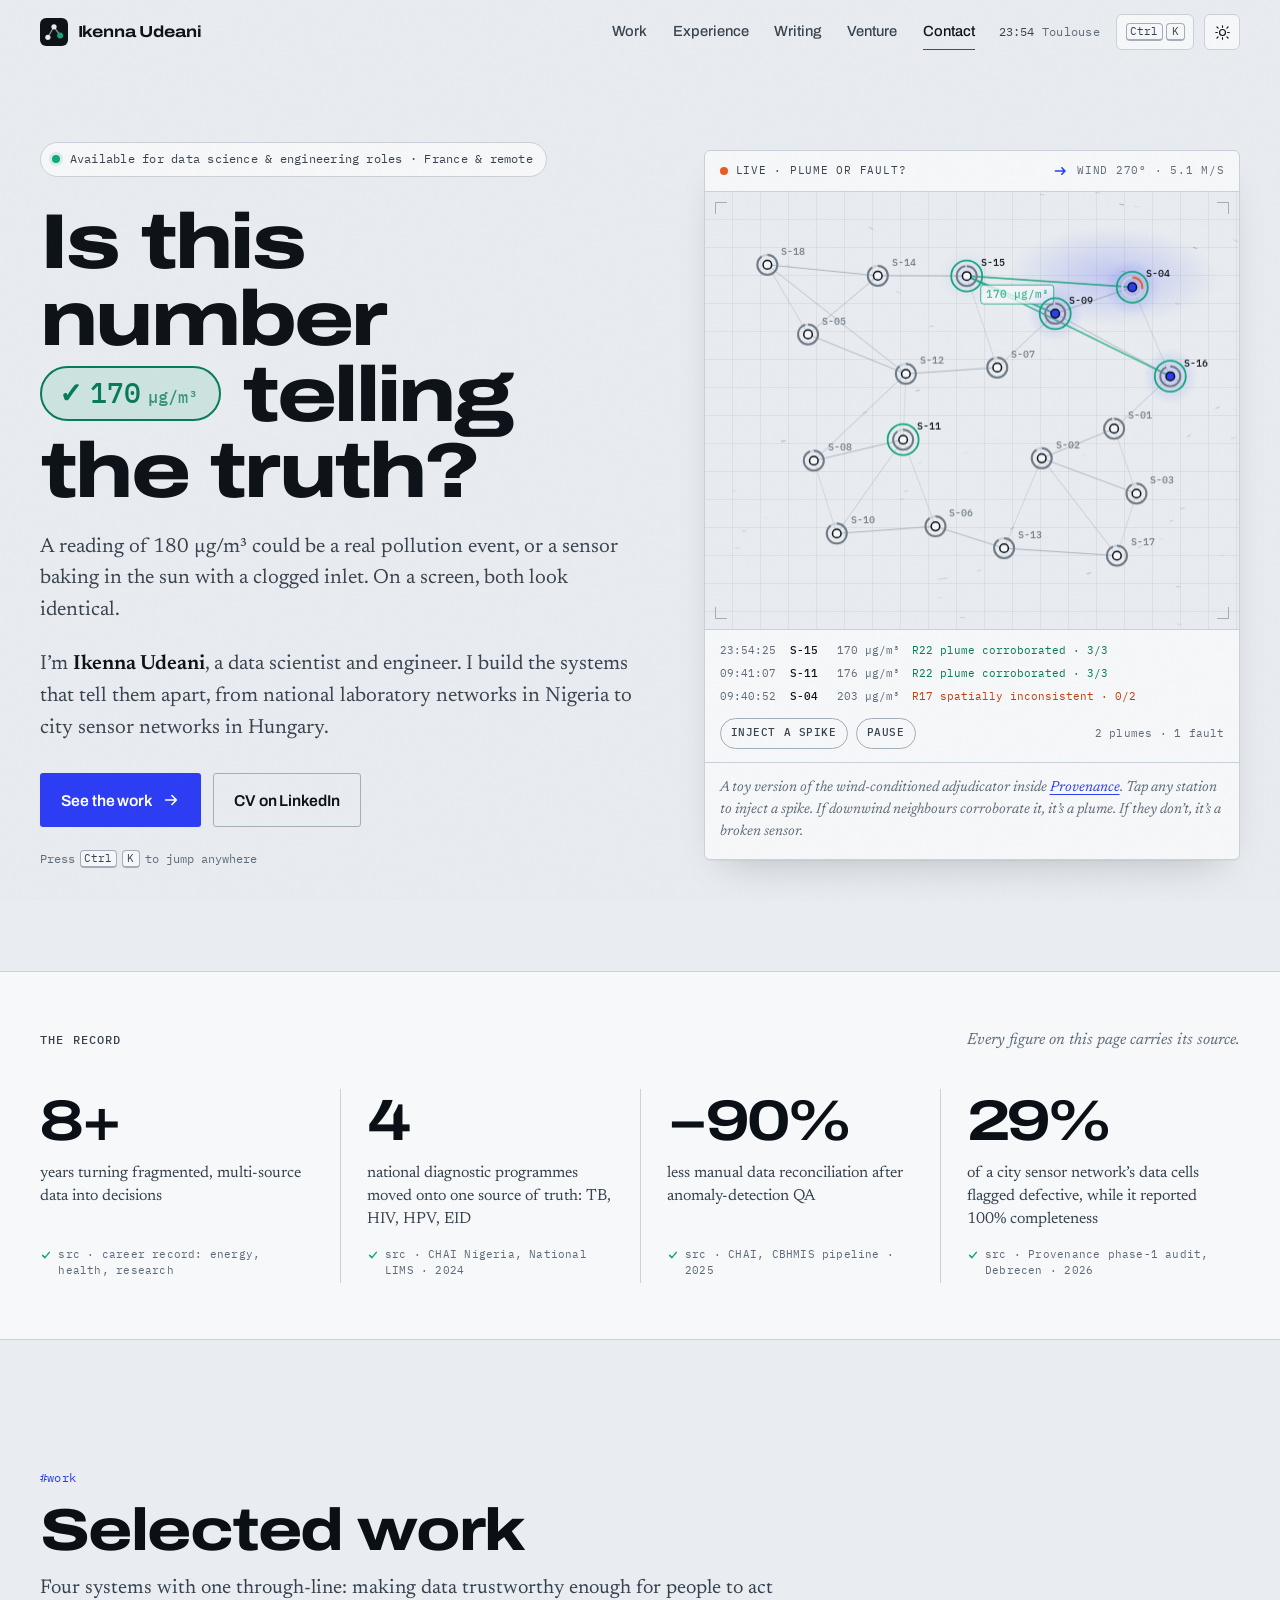
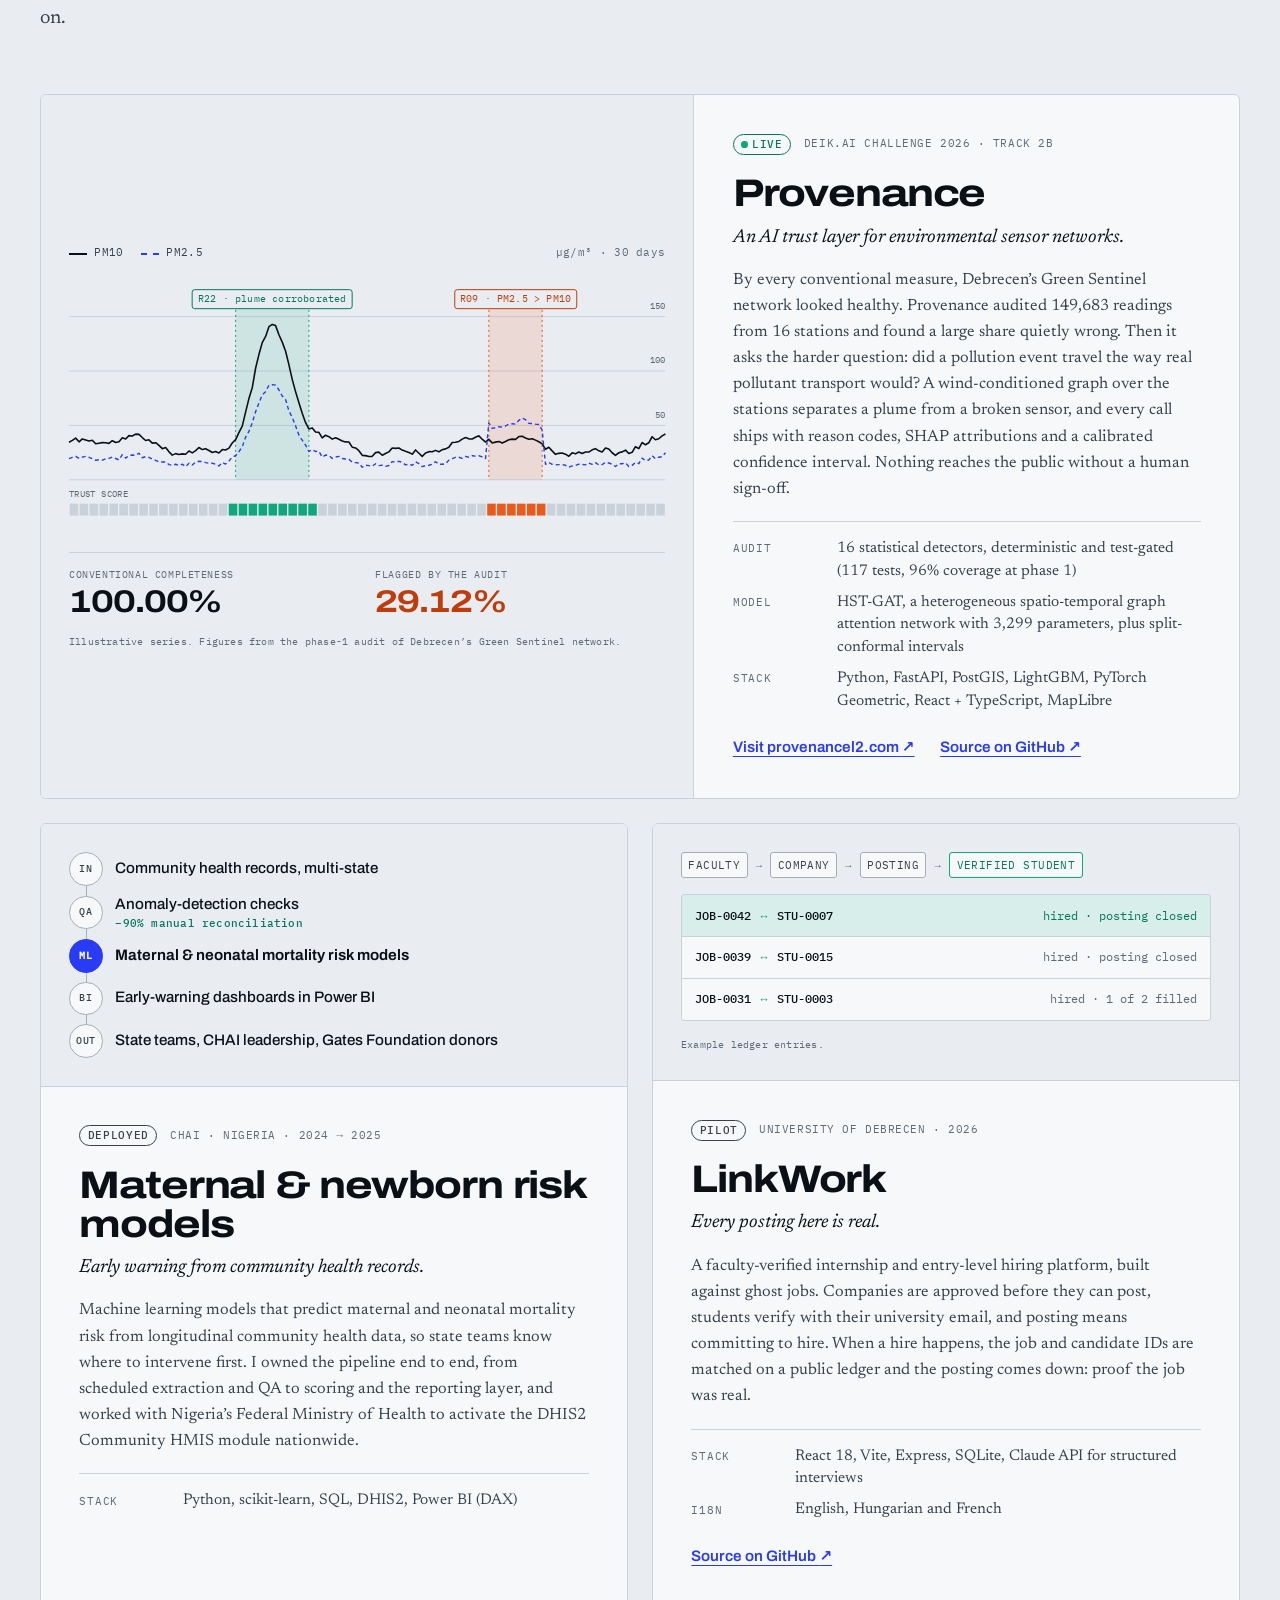
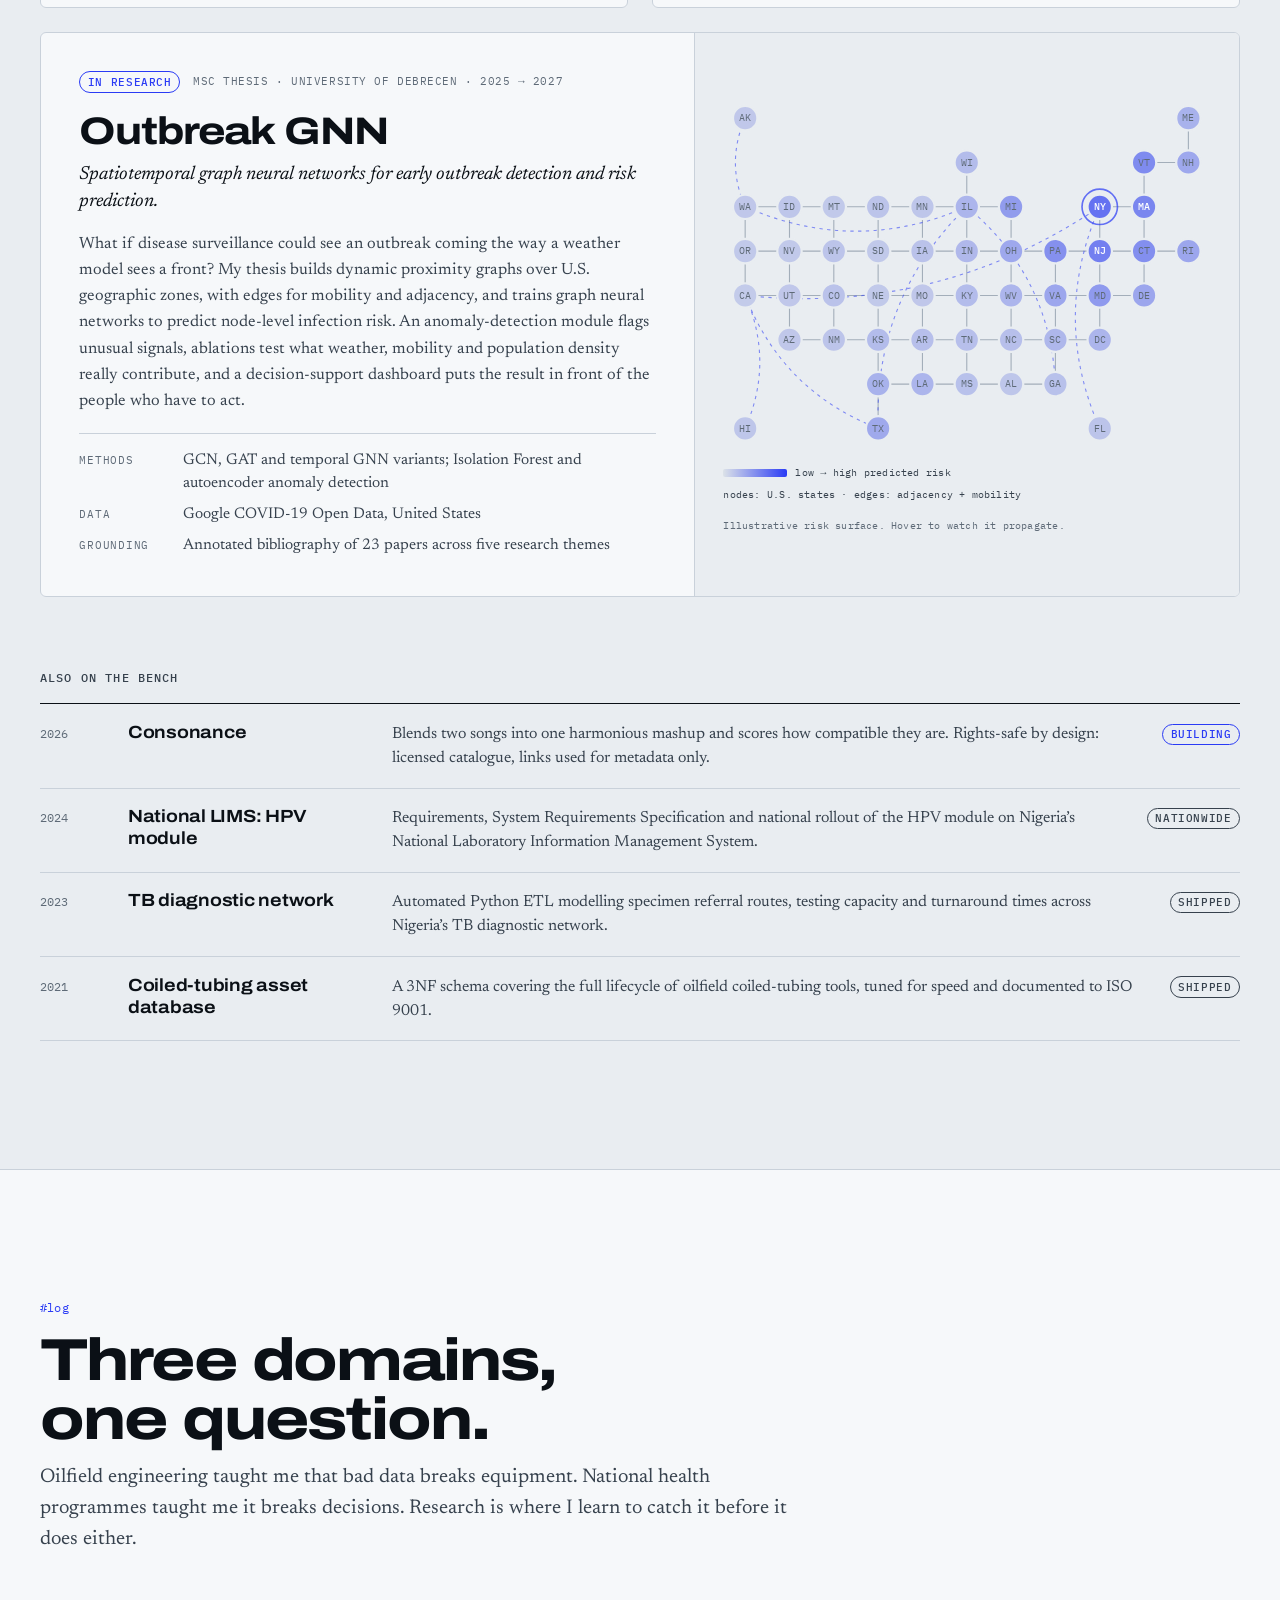
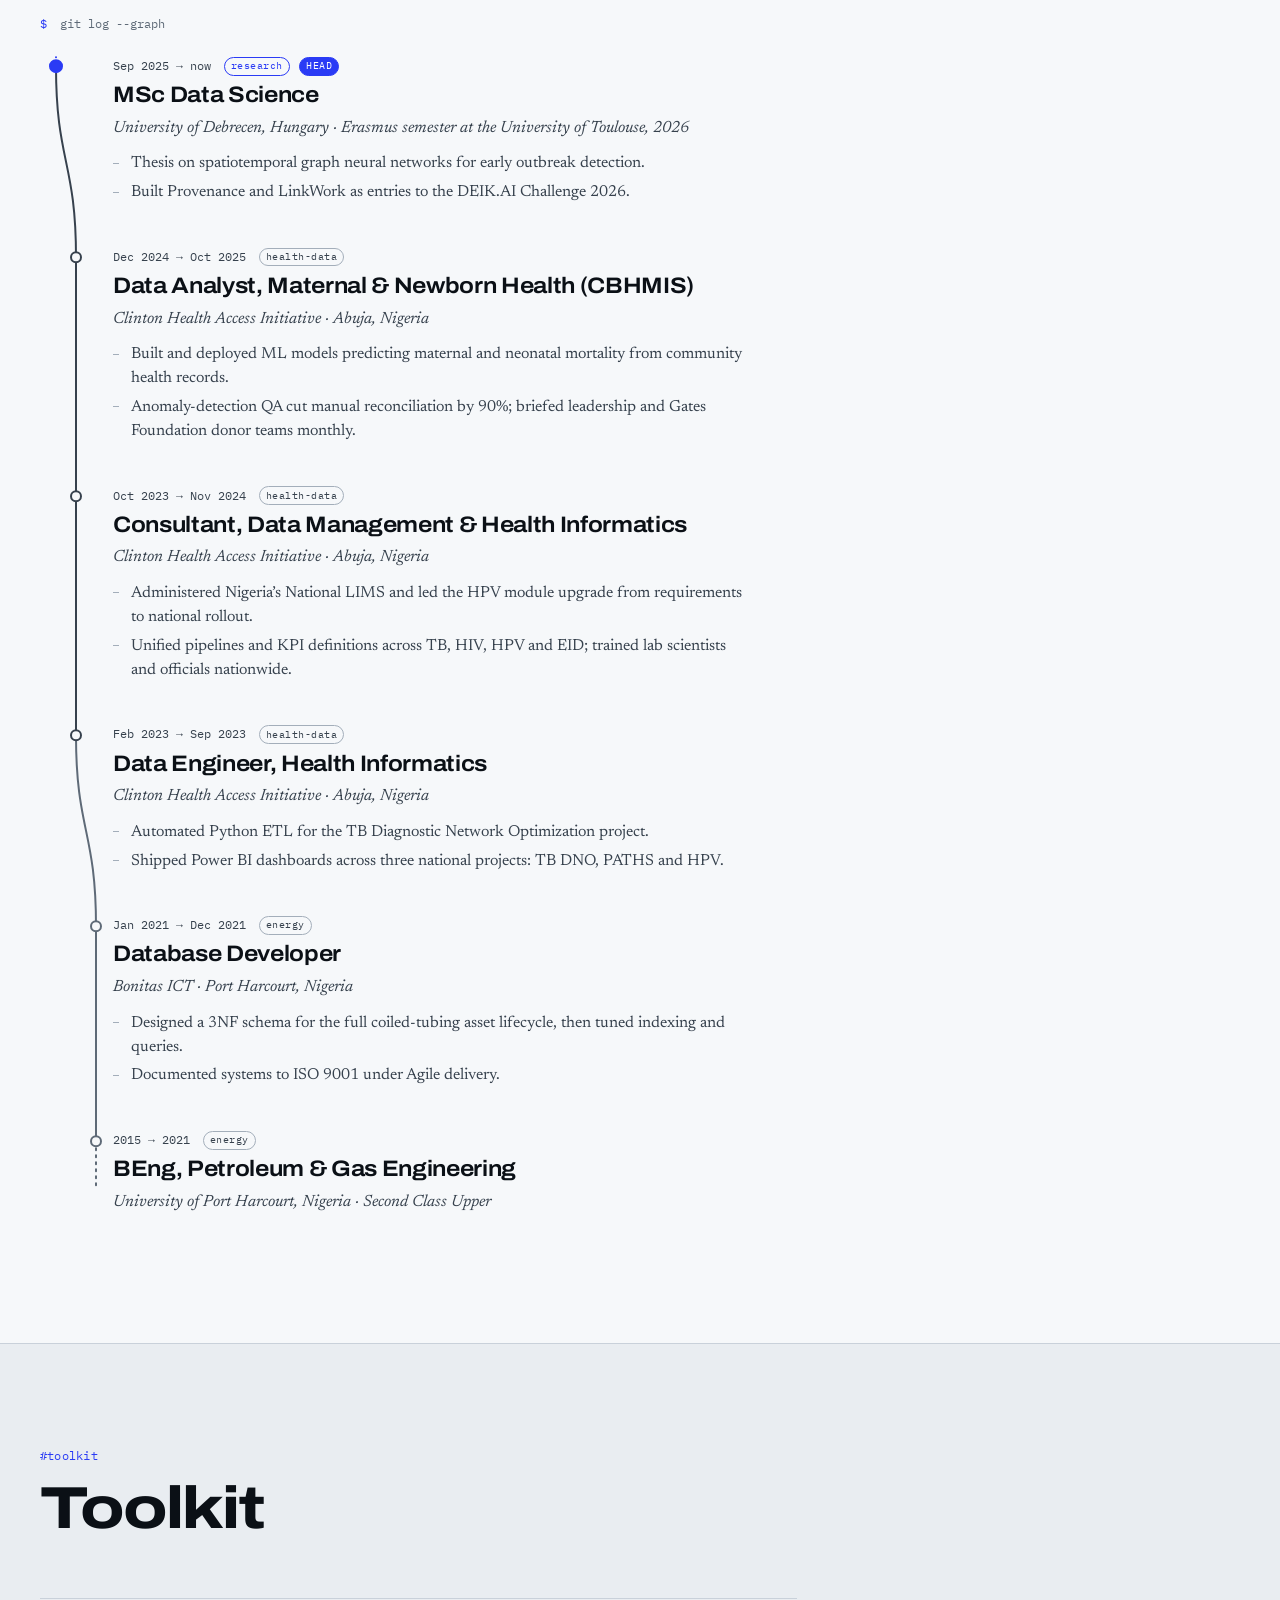
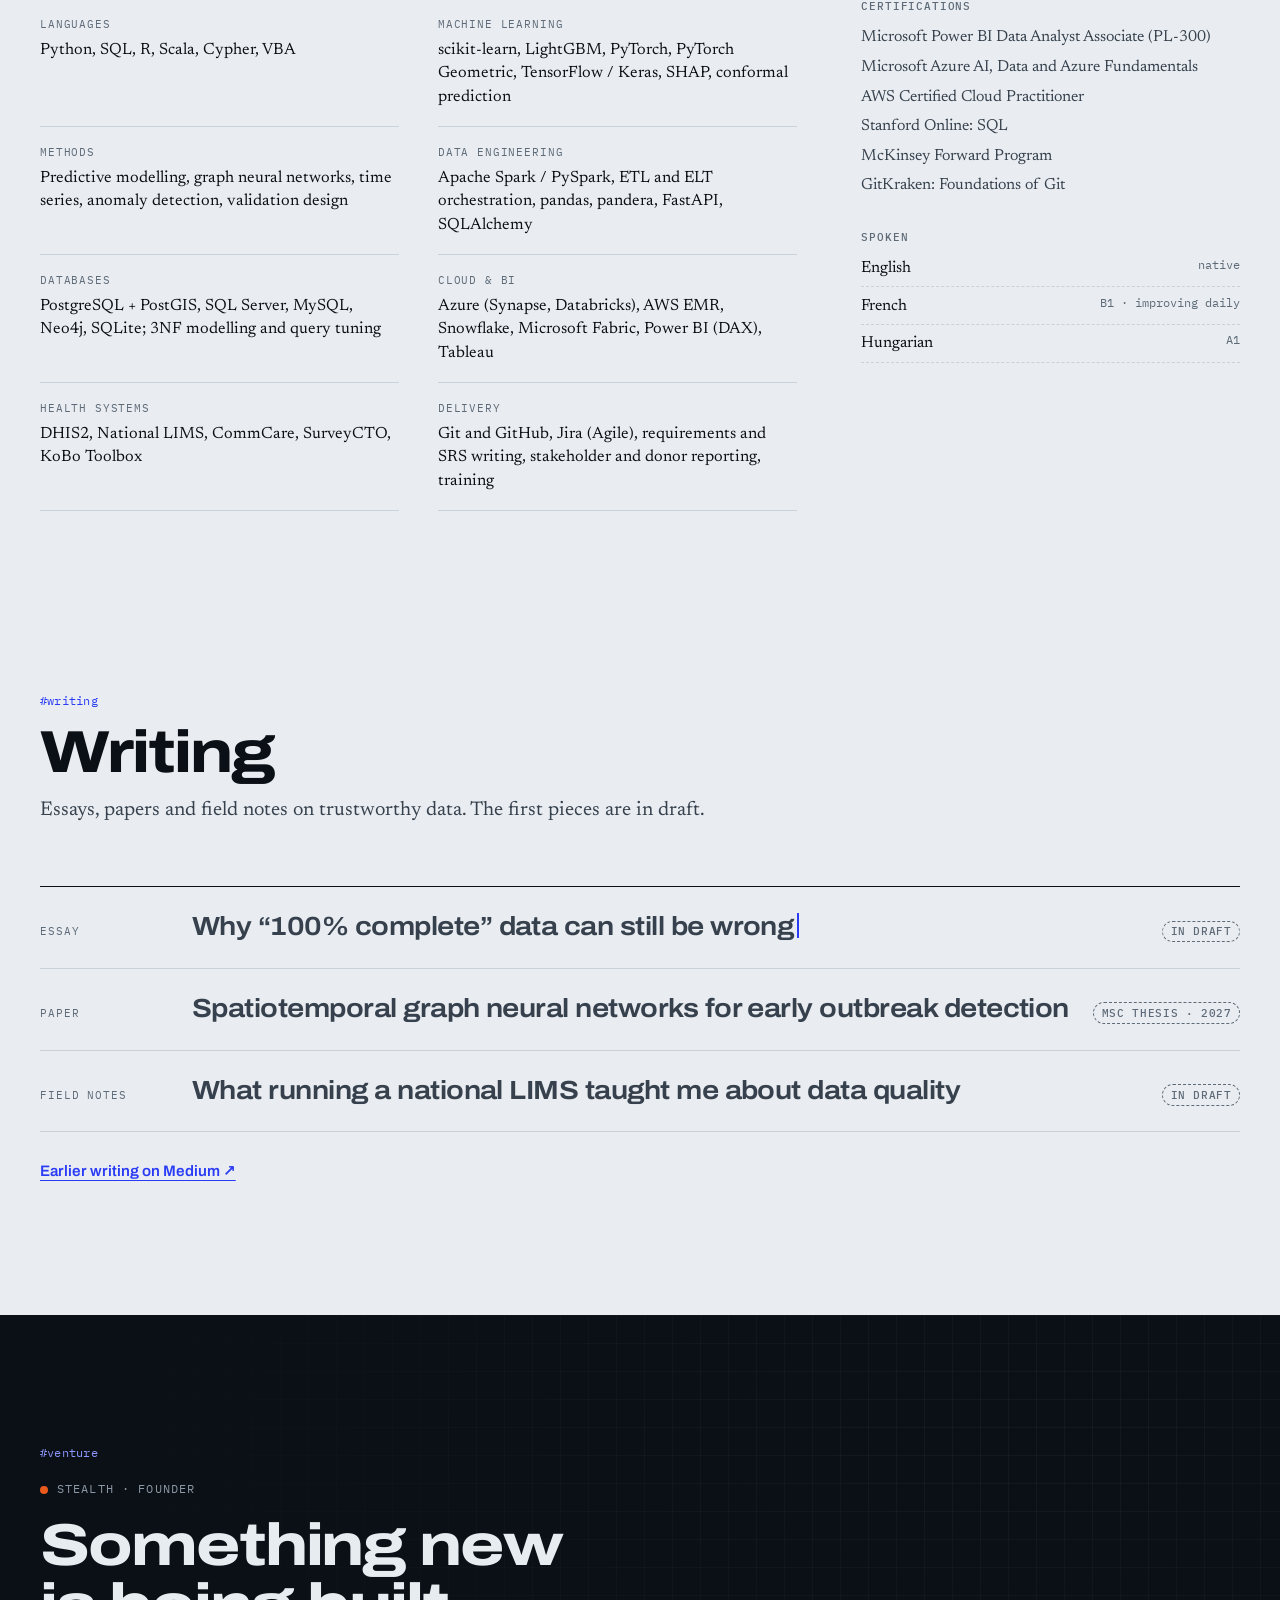
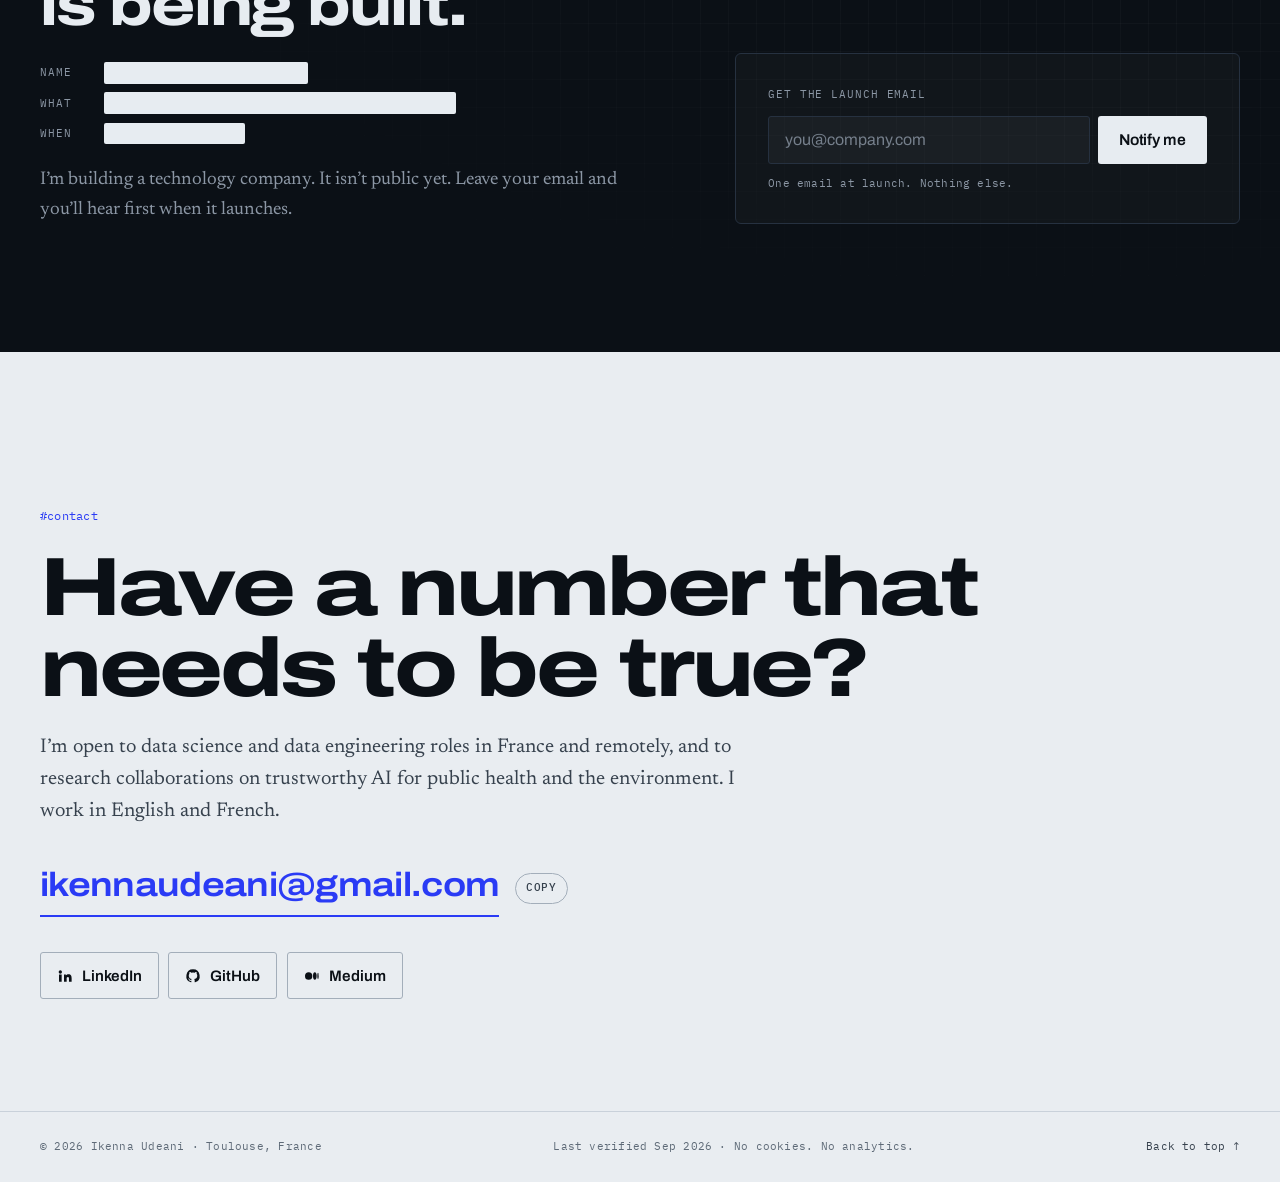
==== site/index.html @ 98692708 "Initial portfolio" ====
<!doctype html>
<html lang="en">
<head>
<meta charset="utf-8">
<meta name="viewport" content="width=device-width, initial-scale=1, viewport-fit=cover">
<title>Ikenna Udeani</title>
<meta name="description" content="Ikenna Udeani is a data scientist and engineer who builds systems that tell true data from broken data: national health information systems, machine learning, and graph neural networks for public health and the environment. Based in Toulouse, France.">
<meta name="author" content="Ikenna Udeani">
<!-- EDIT: replace https://ikennaudeani.netlify.app with your final domain (5 places in this head + sitemap.xml + robots.txt) -->
<link rel="canonical" href="https://ikennaudeani.netlify.app/">
<meta property="og:type" content="website">
<meta property="og:title" content="Ikenna Udeani · Data scientist & engineer">
<meta property="og:description" content="I build the systems that tell true data from broken data, from national laboratory networks to city sensor networks.">
<meta property="og:url" content="https://ikennaudeani.netlify.app/">
<meta property="og:image" content="https://ikennaudeani.netlify.app/og.png">
<meta property="og:image:width" content="1200">
<meta property="og:image:height" content="630">
<meta name="twitter:card" content="summary_large_image">
<meta name="twitter:image" content="https://ikennaudeani.netlify.app/og.png">
<meta name="theme-color" content="#E9EDF1" media="(prefers-color-scheme: light)">
<meta name="theme-color" content="#090D12" media="(prefers-color-scheme: dark)">
<link rel="icon" href="favicon.svg" type="image/svg+xml">
<link rel="preload" href="assets/fonts/archivo-var.woff2" as="font" type="font/woff2" crossorigin>
<link rel="preload" href="assets/fonts/newsreader-var.woff2" as="font" type="font/woff2" crossorigin>
<script src="assets/theme.js"></script>
<link rel="stylesheet" href="assets/site.css">
<script type="application/ld+json">
{
  "@context": "https://schema.org",
  "@type": "Person",
  "name": "Ikenna Udeani",
  "jobTitle": "Data Scientist and Data Engineer",
  "email": "mailto:ikennaudeani@gmail.com",
  "address": { "@type": "PostalAddress", "addressLocality": "Toulouse", "addressCountry": "FR" },
  "alumniOf": [
    { "@type": "CollegeOrUniversity", "name": "University of Debrecen" },
    { "@type": "CollegeOrUniversity", "name": "University of Port Harcourt" }
  ],
  "knowsAbout": ["Data science", "Data engineering", "Graph neural networks", "Health informatics", "DHIS2", "Laboratory information systems", "Anomaly detection"],
  "sameAs": ["https://www.linkedin.com/in/ikenna-udeani/", "https://github.com/Kenastark", "https://medium.com/@ikennaudeani"]
}
</script>
</head>
<body>
<a class="skip" href="#main">Skip to content</a>

<header class="nav" id="top">
  <div class="wrap nav__inner">
    <a class="brand" href="#top" aria-label="Ikenna Udeani, back to top">
      <svg class="brand__mark" viewBox="0 0 32 32" aria-hidden="true"><rect width="32" height="32" rx="7" class="brand__bg"/><path d="M9 22 L16 10 L23 20" class="brand__edge"/><circle cx="9" cy="22" r="3" class="brand__node"/><circle cx="16" cy="10" r="3" class="brand__node"/><circle cx="23" cy="20" r="3.4" class="brand__ok"/></svg>
      <span class="brand__name">Ikenna Udeani</span>
    </a>
    <nav class="nav__links" aria-label="Primary">
      <a href="#work">Work</a>
      <a href="#log">Experience</a>
      <a href="#writing">Writing</a>
      <a href="#venture">Venture</a>
      <a href="#contact">Contact</a>
    </nav>
    <div class="nav__tools">
      <span class="clock mono" title="Local time in Toulouse"><span id="clock">--:--</span> Toulouse</span>
      <button class="kbd-btn" id="openPalette" type="button" aria-haspopup="dialog" aria-label="Open command menu">
        <span class="kbd-btn__keys" aria-hidden="true"><kbd id="modKey">⌘</kbd><kbd>K</kbd></span>
        <span class="kbd-btn__label">Menu</span>
      </button>
      <button class="icon-btn" id="themeToggle" type="button" aria-label="Switch to dark theme">
        <svg class="i-sun" viewBox="0 0 24 24" aria-hidden="true"><circle cx="12" cy="12" r="4.2"/><path d="M12 2.5v2.2M12 19.3v2.2M4.2 4.2l1.6 1.6M18.2 18.2l1.6 1.6M2.5 12h2.2M19.3 12h2.2M4.2 19.8l1.6-1.6M18.2 5.8l1.6-1.6"/></svg>
        <svg class="i-moon" viewBox="0 0 24 24" aria-hidden="true"><path d="M20 14.6A8.2 8.2 0 0 1 9.4 4a8.2 8.2 0 1 0 10.6 10.6Z"/></svg>
      </button>
    </div>
  </div>
</header>

<main id="main">

  <!-- ============================================================ HERO -->
  <section class="hero wrap" aria-labelledby="hero-title">
    <div class="hero__copy">
      <p class="status mono"><span class="dot dot--ok" aria-hidden="true"></span>Available for data science &amp; engineering roles · France &amp; remote</p>
      <h1 id="hero-title" class="hero__title">Is this number <span class="reading" id="reading" data-state="pending" aria-hidden="true"><span class="reading__val">182</span><span class="reading__unit">µg/m³</span></span> telling the truth?</h1>
      <p class="hero__lede">A reading of 180&nbsp;µg/m³ could be a real pollution event, or a sensor baking in the sun with a clogged inlet. On a screen, both look identical.</p>
      <p class="hero__lede">I’m <strong>Ikenna Udeani</strong>, a data scientist and engineer. I build the systems that tell them apart, from national laboratory networks in Nigeria to city sensor networks in Hungary.</p>
      <div class="hero__cta">
        <a class="btn btn--primary" href="#work">See the work <svg viewBox="0 0 20 20" aria-hidden="true"><path d="M4 10h11M11 5l5 5-5 5"/></svg></a>
        <!-- EDIT: drop your current CV into site/cv/ with this exact file name. Until then the button links to LinkedIn. -->
        <a class="btn btn--ghost" id="cvLink" href="cv/Ikenna_Udeani_CV.pdf">Download CV</a>
      </div>
      <p class="hint mono">Press <kbd class="modkey">⌘</kbd><kbd>K</kbd> to jump anywhere</p>
    </div>

    <figure class="instrument" aria-labelledby="inst-cap">
      <div class="instrument__bar mono">
        <span class="live"><span class="dot dot--live" aria-hidden="true"></span>Live · plume or fault?</span>
        <span class="wind"><svg class="wind__arrow" id="windArrow" viewBox="0 0 20 20" aria-hidden="true"><path d="M3 10h12M11 6l4 4-4 4"/></svg><span id="windText">Wind 250° · 4.1 m/s</span></span>
      </div>
      <div class="instrument__stage" id="stage">
        <canvas id="net" role="img" aria-label="Simulated sensor network. When a station spikes, the network checks whether its downwind neighbours corroborate the reading."></canvas>
        <span class="corner corner--tl" aria-hidden="true"></span><span class="corner corner--tr" aria-hidden="true"></span><span class="corner corner--bl" aria-hidden="true"></span><span class="corner corner--br" aria-hidden="true"></span>
        <div class="net-tip mono" id="netTip" hidden></div>
      </div>
      <div class="instrument__foot">
        <p class="sr-only" id="simStatus" aria-live="polite"></p>
        <ol class="log mono" id="log" aria-label="Adjudication log">
          <li class="log__row" data-v="ok"><span>09:41:07</span><span>S-11</span><span>176 µg/m³</span><span class="log__verdict">R22 plume corroborated · 3/3</span></li>
          <li class="log__row" data-v="bad"><span>09:40:52</span><span>S-04</span><span>203 µg/m³</span><span class="log__verdict">R17 spatially inconsistent · 0/2</span></li>
        </ol>
        <div class="instrument__controls">
          <button class="chip-btn" id="inject" type="button">Inject a spike</button>
          <button class="chip-btn" id="pause" type="button" aria-pressed="false">Pause</button>
          <span class="tally mono" id="tally">1 plume · 1 fault</span>
        </div>
      </div>
      <figcaption id="inst-cap">A toy version of the wind-conditioned adjudicator inside <a href="#provenance">Provenance</a>. Tap any station to inject a spike. If downwind neighbours corroborate it, it’s a plume. If they don’t, it’s a broken sensor.</figcaption>
    </figure>
  </section>

  <!-- ============================================================ RECORD -->
  <section class="record" aria-labelledby="record-title">
    <div class="wrap">
      <div class="record__head">
        <h2 id="record-title" class="eyebrow mono">The record</h2>
        <p class="record__note">Every figure on this page carries its source.</p>
      </div>
      <dl class="record__grid">
        <div class="stat">
          <dt class="stat__label">years turning fragmented, multi-source data into decisions</dt>
          <dd class="stat__num">8+</dd>
          <dd class="prov mono"><svg viewBox="0 0 16 16" aria-hidden="true"><path d="M3.5 8.5l3 3 6-7"/></svg>src · career record: energy, health, research</dd>
        </div>
        <div class="stat">
          <dt class="stat__label">national diagnostic programmes moved onto one source of truth: TB, HIV, HPV, EID</dt>
          <dd class="stat__num">4</dd>
          <dd class="prov mono"><svg viewBox="0 0 16 16" aria-hidden="true"><path d="M3.5 8.5l3 3 6-7"/></svg>src · CHAI Nigeria, National LIMS · 2024</dd>
        </div>
        <div class="stat">
          <dt class="stat__label">less manual data reconciliation after anomaly-detection QA</dt>
          <dd class="stat__num">−90%</dd>
          <dd class="prov mono"><svg viewBox="0 0 16 16" aria-hidden="true"><path d="M3.5 8.5l3 3 6-7"/></svg>src · CHAI, CBHMIS pipeline · 2025</dd>
        </div>
        <div class="stat">
          <dt class="stat__label">of a city sensor network’s data cells flagged defective, while it reported 100% completeness</dt>
          <dd class="stat__num">29%</dd>
          <dd class="prov mono"><svg viewBox="0 0 16 16" aria-hidden="true"><path d="M3.5 8.5l3 3 6-7"/></svg>src · Provenance phase-1 audit, Debrecen · 2026</dd>
        </div>
      </dl>
    </div>
  </section>

  <!-- ============================================================ WORK -->
  <section class="section" id="work" aria-labelledby="work-title">
    <div class="wrap">
      <header class="section__head">
        <a class="anchor mono" href="#work">#work</a>
        <h2 id="work-title" class="section__title" tabindex="-1">Selected work</h2>
        <p class="section__lede">Four systems with one through-line: making data trustworthy enough for people to act on.</p>
      </header>

      <div class="work">

        <!-- Provenance -->
        <article class="case case--wide" id="provenance">
          <div class="case__visual pv">
            <div class="pv__legend mono" aria-hidden="true">
              <span><i class="sw sw--pm10"></i>PM10</span>
              <span><i class="sw sw--pm25"></i>PM2.5</span>
              <span class="pv__unit">µg/m³ · 30 days</span>
            </div>
            <div class="pv__chart" id="pvChart">
              <svg viewBox="0 0 600 260" preserveAspectRatio="none" role="img" aria-label="Illustrative 30-day series for two particulate sensors. A plume where both rise together is corroborated. A stretch where PM2.5 exceeds PM10, which is physically impossible, is flagged."></svg>
            </div>
            <div class="pv__foot">
              <div><span class="pv__k mono">Conventional completeness</span><span class="pv__v">100.00%</span></div>
              <div><span class="pv__k mono">Flagged by the audit</span><span class="pv__v pv__v--bad">29.12%</span></div>
            </div>
            <p class="visual-note mono">Illustrative series. Figures from the phase-1 audit of Debrecen’s Green Sentinel network.</p>
          </div>
          <div class="case__body">
            <div class="case__meta mono"><span class="pill pill--live"><span class="dot dot--ok" aria-hidden="true"></span>Live</span><span>DEIK.AI Challenge 2026 · Track 2B</span></div>
            <h3 class="case__title">Provenance</h3>
            <p class="case__kicker">An AI trust layer for environmental sensor networks.</p>
            <p>By every conventional measure, Debrecen’s Green Sentinel network looked healthy. Provenance audited 149,683 readings from 16 stations and found a large share quietly wrong. Then it asks the harder question: did a pollution event travel the way real pollutant transport would? A wind-conditioned graph over the stations separates a plume from a broken sensor, and every call ships with reason codes, SHAP attributions and a calibrated confidence interval. Nothing reaches the public without a human sign-off.</p>
            <ul class="facts">
              <li><span class="facts__k mono">Audit</span><span>16 statistical detectors, deterministic and test-gated (117 tests, 96% coverage at phase 1)</span></li>
              <li><span class="facts__k mono">Model</span><span>HST-GAT, a heterogeneous spatio-temporal graph attention network with 3,299 parameters, plus split-conformal intervals</span></li>
              <li><span class="facts__k mono">Stack</span><span>Python, FastAPI, PostGIS, LightGBM, PyTorch Geometric, React + TypeScript, MapLibre</span></li>
            </ul>
            <div class="case__links">
              <a class="link" href="https://www.provenancel2.com" target="_blank" rel="noopener">Visit provenancel2.com <span aria-hidden="true">↗</span></a>
              <a class="link" href="https://github.com/Kenastark/Provenance" target="_blank" rel="noopener">Source on GitHub <span aria-hidden="true">↗</span></a>
            </div>
          </div>
        </article>

        <!-- Maternal & newborn -->
        <article class="case" id="mnh">
          <div class="case__visual">
            <ol class="flow" aria-label="Pipeline from community records to decisions">
              <li class="flow__step"><span class="flow__k mono">in</span><span>Community health records, multi-state</span></li>
              <li class="flow__step"><span class="flow__k mono">qa</span><span>Anomaly-detection checks <em class="flow__em">−90% manual reconciliation</em></span></li>
              <li class="flow__step flow__step--key"><span class="flow__k mono">ml</span><span>Maternal &amp; neonatal mortality risk models</span></li>
              <li class="flow__step"><span class="flow__k mono">bi</span><span>Early-warning dashboards in Power BI</span></li>
              <li class="flow__step"><span class="flow__k mono">out</span><span>State teams, CHAI leadership, Gates Foundation donors</span></li>
            </ol>
          </div>
          <div class="case__body">
            <div class="case__meta mono"><span class="pill">Deployed</span><span>CHAI · Nigeria · 2024 → 2025</span></div>
            <h3 class="case__title">Maternal &amp; newborn risk models</h3>
            <p class="case__kicker">Early warning from community health records.</p>
            <p>Machine learning models that predict maternal and neonatal mortality risk from longitudinal community health data, so state teams know where to intervene first. I owned the pipeline end to end, from scheduled extraction and QA to scoring and the reporting layer, and worked with Nigeria’s Federal Ministry of Health to activate the DHIS2 Community HMIS module nationwide.</p>
            <ul class="facts">
              <li><span class="facts__k mono">Stack</span><span>Python, scikit-learn, SQL, DHIS2, Power BI (DAX)</span></li>
            </ul>
          </div>
        </article>

        <!-- LinkWork -->
        <article class="case" id="linkwork">
          <div class="case__visual ledger">
            <p class="chain mono" aria-label="Trust chain: faculty, company, posting, verified student"><span>Faculty</span><i aria-hidden="true">→</i><span>Company</span><i aria-hidden="true">→</i><span>Posting</span><i aria-hidden="true">→</i><span class="chain__end">Verified student</span></p>
            <ul class="ledger__rows mono" aria-label="Example match ledger">
              <li class="ledger__row ledger__row--new"><span class="id">JOB-0042</span><span class="x" aria-hidden="true">↔</span><span class="id">STU-0007</span><span class="st">hired · posting closed</span></li>
              <li class="ledger__row"><span class="id">JOB-0039</span><span class="x" aria-hidden="true">↔</span><span class="id">STU-0015</span><span class="st">hired · posting closed</span></li>
              <li class="ledger__row"><span class="id">JOB-0031</span><span class="x" aria-hidden="true">↔</span><span class="id">STU-0003</span><span class="st">hired · 1 of 2 filled</span></li>
            </ul>
            <p class="visual-note mono">Example ledger entries.</p>
          </div>
          <div class="case__body">
            <div class="case__meta mono"><span class="pill">Pilot</span><span>University of Debrecen · 2026</span></div>
            <h3 class="case__title">LinkWork</h3>
            <p class="case__kicker">Every posting here is real.</p>
            <p>A faculty-verified internship and entry-level hiring platform, built against ghost jobs. Companies are approved before they can post, students verify with their university email, and posting means committing to hire. When a hire happens, the job and candidate IDs are matched on a public ledger and the posting comes down: proof the job was real.</p>
            <ul class="facts">
              <li><span class="facts__k mono">Stack</span><span>React 18, Vite, Express, SQLite, Claude API for structured interviews</span></li>
              <li><span class="facts__k mono">i18n</span><span>English, Hungarian and French</span></li>
            </ul>
            <div class="case__links">
              <a class="link" href="https://github.com/Kenastark/LinkWork" target="_blank" rel="noopener">Source on GitHub <span aria-hidden="true">↗</span></a>
            </div>
          </div>
        </article>

        <!-- Thesis -->
        <article class="case case--wide case--flip" id="thesis">
          <div class="case__visual gnn-wrap">
            <div class="gnn" id="gnn" role="img" aria-label="Illustrative graph over U.S. states: nodes are states, edges are adjacency and mobility links, and colour shows predicted outbreak risk spreading from a hotspot."></div>
            <div class="gnn__legend mono" aria-hidden="true">
              <span class="ramp"><i></i>low → high predicted risk</span>
              <span>nodes: U.S. states · edges: adjacency + mobility</span>
            </div>
            <p class="visual-note mono">Illustrative risk surface. Hover to watch it propagate.</p>
          </div>
          <div class="case__body">
            <div class="case__meta mono"><span class="pill pill--research">In research</span><span>MSc thesis · University of Debrecen · 2025 → 2027</span></div>
            <h3 class="case__title">Outbreak GNN</h3>
            <p class="case__kicker">Spatiotemporal graph neural networks for early outbreak detection and risk prediction.</p>
            <p>What if disease surveillance could see an outbreak coming the way a weather model sees a front? My thesis builds dynamic proximity graphs over U.S. geographic zones, with edges for mobility and adjacency, and trains graph neural networks to predict node-level infection risk. An anomaly-detection module flags unusual signals, ablations test what weather, mobility and population density really contribute, and a decision-support dashboard puts the result in front of the people who have to act.</p>
            <ul class="facts">
              <li><span class="facts__k mono">Methods</span><span>GCN, GAT and temporal GNN variants; Isolation Forest and autoencoder anomaly detection</span></li>
              <li><span class="facts__k mono">Data</span><span>Google COVID-19 Open Data, United States</span></li>
              <li><span class="facts__k mono">Grounding</span><span>Annotated bibliography of 23 papers across five research themes</span></li>
            </ul>
          </div>
        </article>
      </div>

      <div class="bench-wrap">
        <h3 class="bench__title mono">Also on the bench</h3>
        <ul class="bench">
          <li class="bench__item">
            <span class="bench__year mono">2026</span>
            <span class="bench__name">Consonance</span>
            <span class="bench__desc">Blends two songs into one harmonious mashup and scores how compatible they are. Rights-safe by design: licensed catalogue, links used for metadata only.</span>
            <span class="pill pill--research">Building</span>
          </li>
          <li class="bench__item">
            <span class="bench__year mono">2024</span>
            <span class="bench__name">National LIMS: HPV module</span>
            <span class="bench__desc">Requirements, System Requirements Specification and national rollout of the HPV module on Nigeria’s National Laboratory Information Management System.</span>
            <span class="pill">Nationwide</span>
          </li>
          <li class="bench__item">
            <span class="bench__year mono">2023</span>
            <span class="bench__name">TB diagnostic network</span>
            <span class="bench__desc">Automated Python ETL modelling specimen referral routes, testing capacity and turnaround times across Nigeria’s TB diagnostic network.</span>
            <span class="pill">Shipped</span>
          </li>
          <li class="bench__item">
            <span class="bench__year mono">2021</span>
            <span class="bench__name">Coiled-tubing asset database</span>
            <span class="bench__desc">A 3NF schema covering the full lifecycle of oilfield coiled-tubing tools, tuned for speed and documented to ISO 9001.</span>
            <span class="pill">Shipped</span>
          </li>
        </ul>
      </div>
    </div>
  </section>

  <!-- ============================================================ EXPERIENCE -->
  <section class="section section--tint" id="log" aria-labelledby="log-title">
    <div class="wrap">
      <header class="section__head">
        <a class="anchor mono" href="#log">#log</a>
        <h2 id="log-title" class="section__title" tabindex="-1">Three domains, one question.</h2>
        <p class="section__lede">Oilfield engineering taught me that bad data breaks equipment. National health programmes taught me it breaks decisions. Research is where I learn to catch it before it does either.</p>
      </header>

      <div class="gitlog">
        <p class="gitlog__cmd mono" aria-hidden="true"><span>$</span> git log --graph</p>
        <div class="gitlog__body">
          <svg class="gitlog__graph" id="gitGraph" aria-hidden="true"></svg>
          <ol class="commits">
            <li class="commit" data-lane="0">
              <p class="commit__meta mono"><span class="commit__when">Sep 2025 → now</span><span class="tag tag--research">research</span><span class="tag tag--head">HEAD</span></p>
              <h3 class="commit__title">MSc Data Science</h3>
              <p class="commit__org">University of Debrecen, Hungary · Erasmus semester at the University of Toulouse, 2026</p>
              <ul class="commit__notes">
                <li>Thesis on spatiotemporal graph neural networks for early outbreak detection.</li>
                <li>Built Provenance and LinkWork as entries to the DEIK.AI Challenge 2026.</li>
              </ul>
            </li>
            <li class="commit" data-lane="1">
              <p class="commit__meta mono"><span class="commit__when">Dec 2024 → Oct 2025</span><span class="tag">health-data</span></p>
              <h3 class="commit__title">Data Analyst, Maternal &amp; Newborn Health (CBHMIS)</h3>
              <p class="commit__org">Clinton Health Access Initiative · Abuja, Nigeria</p>
              <ul class="commit__notes">
                <li>Built and deployed ML models predicting maternal and neonatal mortality from community health records.</li>
                <li>Anomaly-detection QA cut manual reconciliation by 90%; briefed leadership and Gates Foundation donor teams monthly.</li>
              </ul>
            </li>
            <li class="commit" data-lane="1">
              <p class="commit__meta mono"><span class="commit__when">Oct 2023 → Nov 2024</span><span class="tag">health-data</span></p>
              <h3 class="commit__title">Consultant, Data Management &amp; Health Informatics</h3>
              <p class="commit__org">Clinton Health Access Initiative · Abuja, Nigeria</p>
              <ul class="commit__notes">
                <li>Administered Nigeria’s National LIMS and led the HPV module upgrade from requirements to national rollout.</li>
                <li>Unified pipelines and KPI definitions across TB, HIV, HPV and EID; trained lab scientists and officials nationwide.</li>
              </ul>
            </li>
            <li class="commit" data-lane="1">
              <p class="commit__meta mono"><span class="commit__when">Feb 2023 → Sep 2023</span><span class="tag">health-data</span></p>
              <h3 class="commit__title">Data Engineer, Health Informatics</h3>
              <p class="commit__org">Clinton Health Access Initiative · Abuja, Nigeria</p>
              <ul class="commit__notes">
                <li>Automated Python ETL for the TB Diagnostic Network Optimization project.</li>
                <li>Shipped Power BI dashboards across three national projects: TB DNO, PATHS and HPV.</li>
              </ul>
            </li>
            <li class="commit" data-lane="2">
              <p class="commit__meta mono"><span class="commit__when">Jan 2021 → Dec 2021</span><span class="tag">energy</span></p>
              <h3 class="commit__title">Database Developer</h3>
              <p class="commit__org">Bonitas ICT · Port Harcourt, Nigeria</p>
              <ul class="commit__notes">
                <li>Designed a 3NF schema for the full coiled-tubing asset lifecycle, then tuned indexing and queries.</li>
                <li>Documented systems to ISO 9001 under Agile delivery.</li>
              </ul>
            </li>
            <li class="commit" data-lane="2">
              <p class="commit__meta mono"><span class="commit__when">2015 → 2021</span><span class="tag">energy</span></p>
              <h3 class="commit__title">BEng, Petroleum &amp; Gas Engineering</h3>
              <p class="commit__org">University of Port Harcourt, Nigeria · Second Class Upper</p>
            </li>
          </ol>
        </div>
      </div>
    </div>
  </section>

  <!-- ============================================================ TOOLKIT -->
  <section class="section section--tight" id="toolkit" aria-labelledby="kit-title">
    <div class="wrap">
      <header class="section__head">
        <a class="anchor mono" href="#toolkit">#toolkit</a>
        <h2 id="kit-title" class="section__title" tabindex="-1">Toolkit</h2>
      </header>
      <div class="kit">
        <dl class="kit__grid">
          <div class="kit__group"><dt class="mono">Languages</dt><dd>Python, SQL, R, Scala, Cypher, VBA</dd></div>
          <div class="kit__group"><dt class="mono">Machine learning</dt><dd>scikit-learn, LightGBM, PyTorch, PyTorch Geometric, TensorFlow / Keras, SHAP, conformal prediction</dd></div>
          <div class="kit__group"><dt class="mono">Methods</dt><dd>Predictive modelling, graph neural networks, time series, anomaly detection, validation design</dd></div>
          <div class="kit__group"><dt class="mono">Data engineering</dt><dd>Apache Spark / PySpark, ETL and ELT orchestration, pandas, pandera, FastAPI, SQLAlchemy</dd></div>
          <div class="kit__group"><dt class="mono">Databases</dt><dd>PostgreSQL + PostGIS, SQL Server, MySQL, Neo4j, SQLite; 3NF modelling and query tuning</dd></div>
          <div class="kit__group"><dt class="mono">Cloud &amp; BI</dt><dd>Azure (Synapse, Databricks), AWS EMR, Snowflake, Microsoft Fabric, Power BI (DAX), Tableau</dd></div>
          <div class="kit__group"><dt class="mono">Health systems</dt><dd>DHIS2, National LIMS, CommCare, SurveyCTO, KoBo Toolbox</dd></div>
          <div class="kit__group"><dt class="mono">Delivery</dt><dd>Git and GitHub, Jira (Agile), requirements and SRS writing, stakeholder and donor reporting, training</dd></div>
        </dl>
        <div class="kit__side">
          <div>
            <h3 class="kit__h mono">Certifications</h3>
            <ul class="kit__list">
              <li>Microsoft Power BI Data Analyst Associate (PL-300)</li>
              <li>Microsoft Azure AI, Data and Azure Fundamentals</li>
              <li>AWS Certified Cloud Practitioner</li>
              <li>Stanford Online: SQL</li>
              <li>McKinsey Forward Program</li>
              <li>GitKraken: Foundations of Git</li>
            </ul>
          </div>
          <div>
            <h3 class="kit__h mono">Spoken</h3>
            <ul class="kit__list kit__list--lang">
              <li><span>English</span><span class="mono">native</span></li>
              <li><span>French</span><span class="mono">B1 · improving daily</span></li>
              <li><span>Hungarian</span><span class="mono">A1</span></li>
            </ul>
          </div>
        </div>
      </div>
    </div>
  </section>

  <!-- ============================================================ WRITING (placeholders) -->
  <section class="section" id="writing" aria-labelledby="writing-title">
    <div class="wrap">
      <header class="section__head">
        <a class="anchor mono" href="#writing">#writing</a>
        <h2 id="writing-title" class="section__title" tabindex="-1">Writing</h2>
        <p class="section__lede">Essays, papers and field notes on trustworthy data. The first pieces are in draft.</p>
      </header>
      <!--
        EDIT: each <li> below is a placeholder. To publish one:
          1. change the title text,
          2. replace <span class="post__title"> with <a class="post__title" href="YOUR-URL">,
          3. set the venue and date in .post__meta,
          4. remove the "post--placeholder" class.
      -->
      <ol class="posts">
        <li class="post post--placeholder">
          <span class="post__kind mono">Essay</span>
          <span class="post__title">Why “100% complete” data can still be wrong</span>
          <span class="post__meta mono"><span class="pill pill--draft">In draft</span></span>
        </li>
        <li class="post post--placeholder">
          <span class="post__kind mono">Paper</span>
          <span class="post__title">Spatiotemporal graph neural networks for early outbreak detection</span>
          <span class="post__meta mono"><span class="pill pill--draft">MSc thesis · 2027</span></span>
        </li>
        <li class="post post--placeholder">
          <span class="post__kind mono">Field notes</span>
          <span class="post__title">What running a national LIMS taught me about data quality</span>
          <span class="post__meta mono"><span class="pill pill--draft">In draft</span></span>
        </li>
      </ol>
      <p class="posts__more"><a class="link" href="https://medium.com/@ikennaudeani" target="_blank" rel="noopener">Earlier writing on Medium <span aria-hidden="true">↗</span></a></p>
    </div>
  </section>

  <!-- ============================================================ VENTURE (placeholder) -->
  <section class="venture" id="venture" aria-labelledby="venture-title">
    <div class="wrap venture__inner">
      <div class="venture__copy">
        <a class="anchor mono" href="#venture">#venture</a>
        <p class="venture__label mono"><span class="dot dot--live" aria-hidden="true"></span>Stealth · founder</p>
        <h2 id="venture-title" class="section__title" tabindex="-1">Something new is being built.</h2>
        <!--
          EDIT at launch: replace the two redacted lines with the company name and one-liner,
          e.g. <p class="venture__name">Acme</p><p class="venture__tagline">What it does, in one line.</p>,
          then add a link to the company site and change the form copy below.
        -->
        <div class="redacted" id="redacted" tabindex="0" aria-label="Company name and description: not announced yet">
          <span class="redacted__row"><span class="redacted__k mono">name</span><span class="redacted__bar" data-len="9"></span></span>
          <span class="redacted__row"><span class="redacted__k mono">what</span><span class="redacted__bar redacted__bar--long" data-len="26"></span></span>
          <span class="redacted__row"><span class="redacted__k mono">when</span><span class="redacted__bar redacted__bar--mid" data-len="12"></span></span>
        </div>
        <p class="venture__text">I’m building a technology company. It isn’t public yet. Leave your email and you’ll hear first when it launches.</p>
      </div>
      <form class="waitlist" id="waitlist" name="venture-waitlist" method="POST" action="/" data-netlify="true" netlify-honeypot="bot-field">
        <input type="hidden" name="form-name" value="venture-waitlist">
        <p class="waitlist__hp" hidden><label for="wl-bot">Leave this empty</label><input id="wl-bot" name="bot-field" tabindex="-1" autocomplete="off"></p>
        <label class="waitlist__label mono" for="wl-email">Get the launch email</label>
        <div class="waitlist__row">
          <input class="waitlist__input" id="wl-email" type="email" name="email" required placeholder="you@company.com" autocomplete="email">
          <button class="btn btn--primary" id="wl-btn" type="submit">Notify me</button>
        </div>
        <p class="waitlist__fine mono" id="wl-status" role="status">One email at launch. Nothing else.</p>
      </form>
    </div>
  </section>

  <!-- ============================================================ CONTACT -->
  <section class="contact" id="contact" aria-labelledby="contact-title">
    <div class="wrap">
      <a class="anchor mono" href="#contact">#contact</a>
      <h2 id="contact-title" class="contact__title" tabindex="-1">Have a number that needs to be true?</h2>
      <p class="contact__text">I’m open to data science and data engineering roles in France and remotely, and to research collaborations on trustworthy AI for public health and the environment. I work in English and French.</p>
      <div class="contact__email">
        <a class="email" href="mailto:ikennaudeani@gmail.com">ikennaudeani@gmail.com</a>
        <button class="chip-btn" id="copyEmail" type="button">Copy</button>
      </div>
      <ul class="socials">
        <li><a href="https://www.linkedin.com/in/ikenna-udeani/" target="_blank" rel="noopener"><svg viewBox="0 0 24 24" aria-hidden="true"><path d="M4.98 3.5a2.5 2.5 0 1 1 0 5 2.5 2.5 0 0 1 0-5ZM3 9.75h4v11H3v-11Zm6.5 0h3.8v1.6h.06c.53-1 1.84-2.05 3.79-2.05 4.05 0 4.8 2.62 4.8 6.03v5.42h-4v-4.8c0-1.15-.02-2.62-1.6-2.62-1.6 0-1.85 1.25-1.85 2.54v4.88h-4v-11Z"/></svg>LinkedIn</a></li>
        <li><a href="https://github.com/Kenastark" target="_blank" rel="noopener"><svg viewBox="0 0 24 24" aria-hidden="true"><path d="M12 2a10 10 0 0 0-3.16 19.49c.5.09.68-.22.68-.48v-1.7c-2.78.6-3.37-1.34-3.37-1.34-.45-1.16-1.11-1.47-1.11-1.47-.91-.62.07-.61.07-.61 1 .07 1.53 1.03 1.53 1.03.9 1.52 2.34 1.08 2.91.83.09-.65.35-1.08.63-1.33-2.22-.25-4.55-1.11-4.55-4.94 0-1.09.39-1.98 1.03-2.68-.1-.25-.45-1.27.1-2.64 0 0 .84-.27 2.75 1.02a9.5 9.5 0 0 1 5 0c1.91-1.3 2.75-1.02 2.75-1.02.55 1.37.2 2.39.1 2.64.64.7 1.03 1.59 1.03 2.68 0 3.84-2.34 4.68-4.57 4.93.36.31.68.92.68 1.85v2.74c0 .27.18.58.69.48A10 10 0 0 0 12 2Z"/></svg>GitHub</a></li>
        <li><a href="https://medium.com/@ikennaudeani" target="_blank" rel="noopener"><svg viewBox="0 0 24 24" aria-hidden="true"><ellipse cx="7" cy="12" rx="5.5" ry="5.8"/><ellipse cx="16.2" cy="12" rx="2.7" ry="5.5"/><ellipse cx="21" cy="12" rx="1" ry="5"/></svg>Medium</a></li>
      </ul>
    </div>
  </section>
</main>

<footer class="footer">
  <div class="wrap footer__inner mono">
    <span>© 2026 Ikenna Udeani · Toulouse, France</span>
    <span>Last verified Sep 2026 · No cookies. No analytics.</span>
    <a href="#top">Back to top ↑</a>
  </div>
</footer>

<dialog class="palette" id="palette" aria-label="Command menu">
  <div class="palette__box">
    <div class="palette__field">
      <svg viewBox="0 0 20 20" aria-hidden="true"><circle cx="9" cy="9" r="5.5"/><path d="M13.2 13.2 17 17"/></svg>
      <input id="paletteInput" class="palette__input" type="text" placeholder="Jump to a section, copy email, open a project…" role="combobox" aria-expanded="true" aria-controls="paletteList" aria-autocomplete="list" autocomplete="off" spellcheck="false">
    </div>
    <ul id="paletteList" class="palette__list" role="listbox" aria-label="Commands"></ul>
    <p class="palette__foot mono"><span>↑↓ move</span><span>↵ select</span><span>esc close</span></p>
  </div>
</dialog>

<div class="toast mono" id="toast" role="status" hidden></div>

<script src="assets/site.js" defer></script>
</body>
</html>
---- site/assets/site.css ----
/* ==========================================================================
   Ikenna Udeani · portfolio
   Palette: cool "specimen paper" ground, deep ink, cobalt signal.
   Rule borrowed from Provenance: cobalt is the only interactive colour.
   Green and orange are STATE (verified / anomaly), never decoration.
   ========================================================================== */

/* ------------------------------------------------------------------ fonts (self-hosted, OFL) */
@font-face {
  font-family: "Archivo";
  font-style: normal;
  font-display: swap;
  font-weight: 100 900;
  font-stretch: 62% 125%;
  src: url("fonts/archivo-var.woff2") format("woff2-variations"), url("fonts/archivo-var.woff2") format("woff2");
  unicode-range: U+0000-00FF, U+0131, U+0152-0153, U+02BB-02BC, U+02C6, U+02DA, U+02DC, U+0304, U+0308, U+0329, U+2000-206F, U+20AC, U+2122, U+2191, U+2193, U+2212, U+2215, U+FEFF, U+FFFD;
}
@font-face {
  font-family: "Newsreader";
  font-style: normal;
  font-display: swap;
  font-weight: 200 800;
  src: url("fonts/newsreader-var.woff2") format("woff2-variations"), url("fonts/newsreader-var.woff2") format("woff2");
  unicode-range: U+0000-00FF, U+0131, U+0152-0153, U+02BB-02BC, U+02C6, U+02DA, U+02DC, U+0304, U+0308, U+0329, U+2000-206F, U+20AC, U+2122, U+2191, U+2193, U+2212, U+2215, U+FEFF, U+FFFD;
}
@font-face {
  font-family: "Newsreader";
  font-style: italic;
  font-display: swap;
  font-weight: 200 800;
  src: url("fonts/newsreader-var-italic.woff2") format("woff2-variations"), url("fonts/newsreader-var-italic.woff2") format("woff2");
  unicode-range: U+0000-00FF, U+0131, U+0152-0153, U+02BB-02BC, U+02C6, U+02DA, U+02DC, U+0304, U+0308, U+0329, U+2000-206F, U+20AC, U+2122, U+2191, U+2193, U+2212, U+2215, U+FEFF, U+FFFD;
}
@font-face {
  font-family: "IBM Plex Mono";
  font-style: normal;
  font-display: swap;
  font-weight: 400;
  src: url("fonts/plex-mono-400.woff2") format("woff2");
}
@font-face {
  font-family: "IBM Plex Mono";
  font-style: normal;
  font-display: swap;
  font-weight: 500;
  src: url("fonts/plex-mono-500.woff2") format("woff2");
}

:root {
  --paper: #E9EDF1;
  --paper-2: #F6F8FA;
  --paper-3: #DCE2E8;
  --ink: #0B1016;
  --ink-2: #36414D;
  --muted: #5E6A77;
  --line: #C9D1DA;
  --line-2: #A3AEBA;
  --accent: #2A3BF5;
  --accent-2: #1A27C4;
  --accent-ink: #FFFFFF;
  --accent-wash: rgba(42, 59, 245, .09);
  --ok: #06785A;
  --ok-vivid: #10A77C;
  --ok-wash: rgba(16, 167, 124, .13);
  --bad: #BF3D0A;
  --bad-vivid: #EA5A1C;
  --bad-wash: rgba(234, 90, 28, .13);
  --grid: rgba(11, 16, 22, .055);
  --venture-bg: #0B1016;
  --venture-ink: #E7ECF1;
  --venture-muted: #8C97A5;
  --venture-line: #263140;
  --venture-accent: #8C97FF;
  --shadow: 0 1px 0 rgba(11, 16, 22, .04), 0 18px 40px -22px rgba(11, 16, 22, .28);
  --shadow-lg: 0 30px 80px -20px rgba(11, 16, 22, .35);
  --grain: .05;

  --font-display: "Archivo", "Helvetica Neue", Arial, system-ui, sans-serif;
  --font-body: "Newsreader", "Iowan Old Style", Georgia, "Times New Roman", serif;
  --font-mono: "IBM Plex Mono", ui-monospace, SFMono-Regular, Menlo, Consolas, monospace;

  --wrap: 1240px;
  --gutter: clamp(16px, 4vw, 40px);
  --r-sm: 3px;
  --r-md: 6px;
  --ease: cubic-bezier(.2, .7, .2, 1);
  color-scheme: light;
}

@media (prefers-color-scheme: dark) {
  :root:not([data-theme="light"]) {
    --paper: #090D12;
    --paper-2: #10161D;
    --paper-3: #18202A;
    --ink: #E7ECF1;
    --ink-2: #B3BDC8;
    --muted: #8793A1;
    --line: #222C38;
    --line-2: #3B4858;
    --accent: #8C97FF;
    --accent-2: #AAB2FF;
    --accent-ink: #080B24;
    --accent-wash: rgba(140, 151, 255, .10);
    --ok: #3DDBA8;
    --ok-vivid: #3DDBA8;
    --ok-wash: rgba(61, 219, 168, .12);
    --bad: #FF8250;
    --bad-vivid: #FF7A45;
    --bad-wash: rgba(255, 122, 69, .13);
    --grid: rgba(231, 236, 241, .045);
    --venture-bg: #111735;
    --venture-ink: #E7ECF1;
    --venture-muted: #9AA3C4;
    --venture-line: #2A3363;
    --venture-accent: #AAB2FF;
    --shadow: 0 1px 0 rgba(0, 0, 0, .3), 0 18px 40px -22px rgba(0, 0, 0, .8);
    --shadow-lg: 0 30px 80px -20px rgba(0, 0, 0, .8);
    --grain: .07;
    color-scheme: dark;
  }
}

:root[data-theme="dark"] {
  --paper: #090D12;
  --paper-2: #10161D;
  --paper-3: #18202A;
  --ink: #E7ECF1;
  --ink-2: #B3BDC8;
  --muted: #8793A1;
  --line: #222C38;
  --line-2: #3B4858;
  --accent: #8C97FF;
  --accent-2: #AAB2FF;
  --accent-ink: #080B24;
  --accent-wash: rgba(140, 151, 255, .10);
  --ok: #3DDBA8;
  --ok-vivid: #3DDBA8;
  --ok-wash: rgba(61, 219, 168, .12);
  --bad: #FF8250;
  --bad-vivid: #FF7A45;
  --bad-wash: rgba(255, 122, 69, .13);
  --grid: rgba(231, 236, 241, .045);
  --venture-bg: #111735;
  --venture-ink: #E7ECF1;
  --venture-muted: #9AA3C4;
  --venture-line: #2A3363;
  --venture-accent: #AAB2FF;
  --shadow: 0 1px 0 rgba(0, 0, 0, .3), 0 18px 40px -22px rgba(0, 0, 0, .8);
  --shadow-lg: 0 30px 80px -20px rgba(0, 0, 0, .8);
  --grain: .07;
  color-scheme: dark;
}

/* ------------------------------------------------------------------ base */
*, *::before, *::after { box-sizing: border-box; }
html { -webkit-text-size-adjust: 100%; scroll-padding-top: 88px; }
@media (prefers-reduced-motion: no-preference) { html { scroll-behavior: smooth; } }

body {
  margin: 0;
  background: var(--paper);
  color: var(--ink);
  font-family: var(--font-body);
  font-size: 1.125rem;
  line-height: 1.6;
  font-optical-sizing: auto;
  text-rendering: optimizeLegibility;
  -webkit-font-smoothing: antialiased;
  overflow-x: hidden;
}
body::after {
  content: "";
  position: fixed;
  inset: 0;
  pointer-events: none;
  z-index: 90;
  opacity: var(--grain);
  background-image: url("data:image/svg+xml,%3Csvg xmlns='http://www.w3.org/2000/svg' width='180' height='180'%3E%3Cfilter id='n'%3E%3CfeTurbulence type='fractalNoise' baseFrequency='.85' numOctaves='3' stitchTiles='stitch'/%3E%3CfeColorMatrix values='0 0 0 0 .5 0 0 0 0 .5 0 0 0 0 .5 0 0 0 .9 0'/%3E%3C/filter%3E%3Crect width='100%25' height='100%25' filter='url(%23n)'/%3E%3C/svg%3E");
}

img, svg, canvas { display: block; max-width: 100%; }
a { color: inherit; }
button, input { font: inherit; color: inherit; }
button { cursor: pointer; }
p, h1, h2, h3, ul, ol, dl, dd, figure { margin: 0; }
ul, ol { padding: 0; list-style: none; }
::selection { background: var(--accent); color: var(--accent-ink); }
:focus-visible { outline: 2px solid var(--accent); outline-offset: 3px; border-radius: 2px; }
[tabindex="-1"]:focus { outline: none; }

.sr-only { position: absolute; width: 1px; height: 1px; padding: 0; margin: -1px; overflow: hidden; clip: rect(0 0 0 0); white-space: nowrap; border: 0; }
.wrap { width: 100%; max-width: calc(var(--wrap) + 2 * var(--gutter)); margin-inline: auto; padding-inline: var(--gutter); }
.mono { font-family: var(--font-mono); font-feature-settings: "zero" 0; }

kbd {
  font-family: var(--font-mono);
  font-size: .78em;
  line-height: 1;
  display: inline-grid;
  place-items: center;
  min-width: 1.7em;
  height: 1.7em;
  padding: 0 .35em;
  border: 1px solid var(--line-2);
  border-bottom-width: 2px;
  border-radius: 4px;
  background: var(--paper-2);
  color: var(--ink-2);
}

.skip {
  position: absolute;
  left: 12px;
  top: -60px;
  z-index: 200;
  background: var(--ink);
  color: var(--paper);
  padding: .6rem 1rem;
  font-family: var(--font-display);
  font-weight: 600;
  font-size: .9rem;
  border-radius: var(--r-sm);
  text-decoration: none;
}
.skip:focus { top: 12px; }

/* ------------------------------------------------------------------ dots */
.dot { display: inline-block; width: .5rem; height: .5rem; border-radius: 50%; flex: none; background: currentColor; }
.dot--ok { background: var(--ok-vivid); box-shadow: 0 0 0 3px var(--ok-wash); }
.dot--live { background: var(--bad-vivid); }
@media (prefers-reduced-motion: no-preference) {
  .dot--live { animation: blink 1.6s steps(1) infinite; }
  .dot--ok { animation: halo 2.4s var(--ease) infinite; }
}
@keyframes blink { 50% { opacity: .25; } }
@keyframes halo { 0%, 100% { box-shadow: 0 0 0 3px var(--ok-wash); } 50% { box-shadow: 0 0 0 6px transparent; } }

/* ------------------------------------------------------------------ nav */
.nav {
  position: sticky;
  top: env(safe-area-inset-top, 0px);
  z-index: 50;
  background: color-mix(in srgb, var(--paper) 82%, transparent);
  -webkit-backdrop-filter: blur(14px) saturate(1.3);
  backdrop-filter: blur(14px) saturate(1.3);
  border-bottom: 1px solid transparent;
  transition: border-color .3s var(--ease);
}
.nav.is-scrolled { border-bottom-color: var(--line); }
.nav__inner { display: flex; align-items: center; gap: 1.5rem; height: 64px; }

.brand { display: inline-flex; align-items: center; gap: .6rem; text-decoration: none; margin-right: auto; }
.brand__mark { width: 28px; height: 28px; }
.brand__bg { fill: var(--ink); }
.brand__edge { fill: none; stroke: var(--paper); stroke-width: 1.6; opacity: .55; }
.brand__node { fill: var(--paper); }
.brand__ok { fill: var(--ok-vivid); }
.brand__name {
  font-family: var(--font-display);
  font-stretch: 118%;
  font-weight: 700;
  font-size: 1rem;
  letter-spacing: -.01em;
}

.nav__links { display: flex; gap: 1.6rem; }
.nav__links a {
  font-family: var(--font-display);
  font-weight: 500;
  font-size: .92rem;
  color: var(--ink-2);
  text-decoration: none;
  position: relative;
  padding-block: .4rem;
}
.nav__links a::after {
  content: "";
  position: absolute;
  left: 0; right: 0; bottom: 0;
  height: 1.5px;
  background: var(--accent);
  transform: scaleX(0);
  transform-origin: left;
  transition: transform .35s var(--ease);
}
.nav__links a:hover, .nav__links a[aria-current="true"] { color: var(--ink); }
.nav__links a:hover::after, .nav__links a[aria-current="true"]::after { transform: scaleX(1); }

.nav__tools { display: flex; align-items: center; gap: .6rem; }
.clock { font-size: .72rem; color: var(--muted); letter-spacing: .02em; margin-right: .4rem; white-space: nowrap; }
.clock span { color: var(--ink-2); }

.kbd-btn {
  display: inline-flex; align-items: center; gap: .45rem;
  height: 36px; padding: 0 .55rem;
  border: 1px solid var(--line);
  background: var(--paper-2);
  border-radius: var(--r-md);
  transition: border-color .2s;
}
.kbd-btn:hover { border-color: var(--line-2); }
.kbd-btn__keys { display: inline-flex; gap: 3px; }
.kbd-btn__keys kbd { font-size: .68rem; }
.kbd-btn__label { display: none; font-family: var(--font-display); font-weight: 600; font-size: .85rem; }

.icon-btn {
  display: inline-grid; place-items: center;
  width: 36px; height: 36px;
  border: 1px solid var(--line);
  background: var(--paper-2);
  border-radius: var(--r-md);
  transition: border-color .2s;
}
.icon-btn:hover { border-color: var(--line-2); }
.icon-btn svg { width: 17px; height: 17px; fill: none; stroke: var(--ink); stroke-width: 1.6; stroke-linecap: round; }
.icon-btn .i-moon { display: none; }
:root[data-theme="dark"] .icon-btn .i-sun { display: none; }
:root[data-theme="dark"] .icon-btn .i-moon { display: block; }
@media (prefers-color-scheme: dark) {
  :root:not([data-theme="light"]) .icon-btn .i-sun { display: none; }
  :root:not([data-theme="light"]) .icon-btn .i-moon { display: block; }
}

@media (max-width: 880px) {
  .nav__links { display: none; }
  .kbd-btn__keys { display: none; }
  .kbd-btn__label { display: inline; }
  .kbd-btn { padding: 0 .8rem; }
}
@media (max-width: 520px) { .clock { display: none; } }

/* ------------------------------------------------------------------ buttons & links */
.btn {
  display: inline-flex; align-items: center; gap: .55rem;
  font-family: var(--font-display);
  font-weight: 600;
  font-size: .98rem;
  letter-spacing: -.005em;
  padding: .85rem 1.25rem;
  border-radius: var(--r-sm);
  text-decoration: none;
  border: 1px solid transparent;
  transition: background-color .2s, border-color .2s, color .2s, transform .2s var(--ease);
  white-space: nowrap;
}
.btn svg { width: 18px; height: 18px; fill: none; stroke: currentColor; stroke-width: 1.8; stroke-linecap: round; stroke-linejoin: round; transition: transform .3s var(--ease); }
.btn--primary { background: var(--accent); color: var(--accent-ink); }
.btn--primary:hover { background: var(--accent-2); }
.btn--primary:hover svg { transform: translateX(3px); }
.btn--primary:disabled { opacity: .6; cursor: progress; }
.btn--ghost { border-color: var(--line-2); color: var(--ink); background: transparent; }
.btn--ghost:hover { border-color: var(--ink); }
.btn:active { transform: translateY(1px); }

.link {
  font-family: var(--font-display);
  font-weight: 600;
  font-size: .95rem;
  color: var(--accent);
  text-decoration: underline;
  text-decoration-thickness: 1px;
  text-underline-offset: 4px;
  transition: text-decoration-thickness .2s;
}
.link:hover { text-decoration-thickness: 2px; }

.chip-btn {
  font-family: var(--font-mono);
  font-size: .7rem;
  font-weight: 500;
  letter-spacing: .05em;
  text-transform: uppercase;
  padding: .5em .9em;
  border: 1px solid var(--line-2);
  border-radius: 999px;
  background: transparent;
  color: var(--ink-2);
  transition: border-color .2s, color .2s, background-color .2s;
}
.chip-btn:hover { border-color: var(--accent); color: var(--accent); }
.chip-btn[aria-pressed="true"] { background: var(--ink); color: var(--paper); border-color: var(--ink); }

.pill {
  display: inline-flex; align-items: center; gap: .4em;
  font-family: var(--font-mono);
  font-size: .66rem;
  font-weight: 500;
  letter-spacing: .06em;
  text-transform: uppercase;
  line-height: 1;
  padding: .42em .7em;
  border: 1px solid currentColor;
  border-radius: 999px;
  color: var(--ink-2);
  white-space: nowrap;
}
.pill .dot { width: .42rem; height: .42rem; box-shadow: none; animation: none; }
.pill--live { color: var(--ok); }
.pill--research { color: var(--accent); }
.pill--draft { color: var(--muted); border-style: dashed; }

/* ------------------------------------------------------------------ hero */
.hero {
  display: grid;
  gap: clamp(36px, 5vw, 72px);
  padding-block: clamp(32px, 6vw, 88px) clamp(56px, 8vw, 104px);
  align-items: center;
}
@media (min-width: 1020px) {
  .hero { grid-template-columns: minmax(0, 1.12fr) minmax(0, 1fr); }
}

.hero > * { min-width: 0; }
.hero__copy { display: grid; gap: 1.4rem; align-content: start; }
.status {
  display: inline-flex; align-items: center; gap: .6rem;
  font-size: .74rem;
  letter-spacing: .02em;
  color: var(--ink-2);
  justify-self: start;
  padding: .45rem .8rem .45rem .7rem;
  border: 1px solid var(--line);
  border-radius: 999px;
  background: var(--paper-2);
}

.hero__title {
  font-family: var(--font-display);
  font-stretch: 125%;
  font-weight: 780;
  font-size: clamp(2.5rem, 1.1rem + 4.7vw, 5.2rem);
  line-height: .98;
  letter-spacing: -.035em;
  text-wrap: balance;
  margin-top: .3rem;
}

.reading {
  display: inline-flex;
  align-items: baseline;
  gap: .28em;
  font-family: var(--font-mono);
  font-stretch: 100%;
  font-weight: 500;
  font-size: .36em;
  letter-spacing: 0;
  line-height: 1;
  padding: .42em .72em .42em .6em;
  border: 2px solid currentColor;
  border-radius: 999px;
  color: var(--accent);
  vertical-align: .62em;
  white-space: nowrap;
  transition: color .35s var(--ease), background-color .35s var(--ease);
  font-variant-numeric: tabular-nums;
}
.reading::before {
  content: "";
  width: .55em; height: .55em;
  border-radius: 50%;
  background: currentColor;
  align-self: center;
}
.reading__unit { font-size: .62em; opacity: .75; }
.reading[data-state="ok"] { color: var(--ok); background: var(--ok-wash); }
.reading[data-state="bad"] { color: var(--bad); background: var(--bad-wash); }
.reading[data-state="ok"]::before { content: "\2713"; width: auto; height: auto; background: none; font-weight: 600; }
.reading[data-state="bad"]::before { content: "\2715"; width: auto; height: auto; background: none; font-weight: 600; }
@media (prefers-reduced-motion: no-preference) {
  .reading[data-state="pending"]::before { animation: blink 0.9s steps(1) infinite; }
}

.hero__lede {
  font-size: clamp(1.1rem, 1rem + .35vw, 1.3rem);
  line-height: 1.55;
  color: var(--ink-2);
  max-width: 34em;
}
.hero__lede strong { color: var(--ink); font-weight: 600; }
.hero__cta { display: flex; flex-wrap: wrap; gap: .75rem; margin-top: .4rem; }
.hint { font-size: .72rem; color: var(--muted); display: flex; align-items: center; gap: .3rem; }
.hint kbd { font-size: .66rem; }
@media (hover: none) { .hint { display: none; } }

/* instrument panel */
.instrument {
  background: var(--paper-2);
  border: 1px solid var(--line);
  border-radius: var(--r-md);
  box-shadow: var(--shadow);
  overflow: hidden;
  display: grid;
}
.instrument__bar {
  display: flex; flex-wrap: wrap; justify-content: space-between; align-items: center; gap: .4rem 1rem;
  font-size: .68rem;
  text-transform: uppercase;
  letter-spacing: .07em;
  color: var(--ink-2);
  padding: .7rem .9rem;
  border-bottom: 1px solid var(--line);
}
.live, .wind { display: inline-flex; align-items: center; gap: .5rem; white-space: nowrap; }
.wind { color: var(--muted); }
.wind__arrow { width: 16px; height: 16px; fill: none; stroke: var(--accent); stroke-width: 2; stroke-linecap: round; stroke-linejoin: round; transition: transform .6s var(--ease); }

.instrument__stage {
  position: relative;
  aspect-ratio: 1 / .82;
  max-width: 100%;
  background-color: var(--paper);
  background-image:
    linear-gradient(var(--grid) 1px, transparent 1px),
    linear-gradient(90deg, var(--grid) 1px, transparent 1px);
  background-size: 28px 28px;
  background-position: -1px -1px;
  touch-action: manipulation;
}
.instrument__stage canvas { position: absolute; inset: 0; width: 100%; height: 100%; cursor: crosshair; }
.instrument__stage.is-hot canvas { cursor: pointer; }
.corner { position: absolute; width: 12px; height: 12px; border: 0 solid var(--line-2); pointer-events: none; }
.corner--tl { top: 10px; left: 10px; border-top-width: 1.5px; border-left-width: 1.5px; }
.corner--tr { top: 10px; right: 10px; border-top-width: 1.5px; border-right-width: 1.5px; }
.corner--bl { bottom: 10px; left: 10px; border-bottom-width: 1.5px; border-left-width: 1.5px; }
.corner--br { bottom: 10px; right: 10px; border-bottom-width: 1.5px; border-right-width: 1.5px; }
.net-tip {
  position: absolute;
  z-index: 2;
  pointer-events: none;
  font-size: .68rem;
  line-height: 1.4;
  padding: .4rem .55rem;
  background: var(--ink);
  color: var(--paper);
  border-radius: var(--r-sm);
  white-space: nowrap;
  transform: translate(-50%, calc(-100% - 14px));
}

.instrument__foot { border-top: 1px solid var(--line); padding: .75rem .9rem .85rem; display: grid; gap: .75rem; }
.log { display: grid; gap: .3rem; font-size: .7rem; min-height: 3.2em; }
.log__row {
  display: grid;
  grid-template-columns: 5.4em 3.4em 5.8em minmax(0, 1fr);
  gap: .6rem;
  color: var(--muted);
  align-items: baseline;
}
.log__row span:nth-child(2) { color: var(--ink); font-weight: 500; }
.log__verdict { color: var(--ink-2); }
.log__row[data-v="ok"] .log__verdict { color: var(--ok); }
.log__row[data-v="bad"] .log__verdict { color: var(--bad); }
.log__row[data-v="pending"] .log__verdict { color: var(--accent); }
@media (prefers-reduced-motion: no-preference) {
  .log__row.is-new { animation: rowin .45s var(--ease); }
}
@keyframes rowin { from { transform: translateY(-4px); background: var(--accent-wash); } }
@media (max-width: 460px) {
  .log__row { grid-template-columns: 3.4em 6.4em minmax(0, 1fr); gap: .5rem; }
  .log__row span:first-child { display: none; }
}
.instrument__controls { display: flex; flex-wrap: wrap; align-items: center; gap: .5rem; }
.tally { margin-left: auto; font-size: .68rem; color: var(--muted); letter-spacing: .02em; }
.instrument figcaption {
  font-size: .92rem;
  font-style: italic;
  color: var(--muted);
  padding: .85rem .9rem 1rem;
  border-top: 1px solid var(--line);
  line-height: 1.5;
}
.instrument figcaption a { color: var(--accent); text-underline-offset: 3px; }

/* ------------------------------------------------------------------ record */
.record { border-top: 1px solid var(--line); border-bottom: 1px solid var(--line); background: var(--paper-2); }
.record .wrap { padding-block: clamp(32px, 5vw, 56px); display: grid; gap: clamp(24px, 3vw, 36px); }
.record__head { display: flex; flex-wrap: wrap; align-items: baseline; justify-content: space-between; gap: .5rem 2rem; }
.eyebrow { font-size: .72rem; font-weight: 500; letter-spacing: .1em; text-transform: uppercase; color: var(--ink-2); }
.record__note { font-style: italic; color: var(--muted); font-size: 1rem; }
.record__grid { display: grid; grid-template-columns: repeat(4, minmax(0, 1fr)); gap: 0; }
.stat {
  display: flex; flex-direction: column; gap: .7rem;
  padding: .25rem clamp(16px, 2vw, 28px);
  border-left: 1px solid var(--line);
}
.stat:first-child { border-left: 0; padding-left: 0; }
.stat__num {
  order: -1;
  font-family: var(--font-display);
  font-stretch: 125%;
  font-weight: 700;
  font-size: clamp(2.4rem, 1.5rem + 2.6vw, 3.7rem);
  line-height: 1;
  letter-spacing: -.04em;
  font-variant-numeric: tabular-nums;
}
.stat__label { font-size: 1rem; line-height: 1.45; color: var(--ink-2); max-width: 24em; }
.prov {
  margin-top: auto;
  display: flex; align-items: flex-start; gap: .4rem;
  font-size: .66rem;
  line-height: 1.5;
  letter-spacing: .02em;
  color: var(--muted);
  padding-top: .3rem;
}
.prov svg { width: 12px; height: 12px; flex: none; margin-top: .15em; fill: none; stroke: var(--ok-vivid); stroke-width: 2; stroke-linecap: round; stroke-linejoin: round; }
@media (max-width: 900px) {
  .record__grid { grid-template-columns: repeat(2, minmax(0, 1fr)); row-gap: 2rem; }
  .stat:nth-child(3) { border-left: 0; padding-left: 0; }
}
@media (max-width: 480px) {
  .record__grid { grid-template-columns: minmax(0, 1fr); row-gap: 1.6rem; }
  .stat { border-left: 0; padding-left: 0; padding-right: 0; padding-top: 1.6rem; border-top: 1px solid var(--line); }
  .stat:first-child { border-top: 0; padding-top: 0; }
}

/* ------------------------------------------------------------------ sections */
.section { padding-block: clamp(72px, 10vw, 136px); }
.section--tight { padding-block: clamp(56px, 8vw, 104px); }
.section--tight + .section { padding-top: clamp(40px, 6vw, 80px); }
.section--tint { background: var(--paper-2); border-top: 1px solid var(--line); border-bottom: 1px solid var(--line); }
.section__head { display: grid; gap: .8rem; margin-bottom: clamp(32px, 5vw, 60px); max-width: 60rem; }
.anchor {
  font-size: .78rem;
  color: var(--accent);
  text-decoration: none;
  justify-self: start;
  letter-spacing: .02em;
}
.anchor:hover { text-decoration: underline; text-underline-offset: 3px; }
.section__title {
  font-family: var(--font-display);
  font-stretch: 122%;
  font-weight: 760;
  font-size: clamp(2.1rem, 1.3rem + 3vw, 3.8rem);
  line-height: 1;
  letter-spacing: -.035em;
  text-wrap: balance;
}
.section__lede { font-size: clamp(1.1rem, 1rem + .3vw, 1.25rem); color: var(--ink-2); max-width: 38em; line-height: 1.55; }

/* ------------------------------------------------------------------ work */
.work { display: grid; grid-template-columns: repeat(12, minmax(0, 1fr)); gap: clamp(16px, 2vw, 24px); }
.case {
  grid-column: span 12;
  position: relative;
  display: grid;
  grid-template-rows: auto 1fr;
  background: var(--paper-2);
  border: 1px solid var(--line);
  border-radius: var(--r-md);
  overflow: hidden;
  isolation: isolate;
  transition: border-color .3s var(--ease), box-shadow .3s var(--ease);
}
.case::before {
  content: "";
  position: absolute;
  inset: 0;
  z-index: -1;
  background: radial-gradient(420px circle at var(--mx, 50%) var(--my, 50%), var(--accent-wash), transparent 60%);
  opacity: 0;
  transition: opacity .4s var(--ease);
  pointer-events: none;
}
.case:hover { border-color: var(--line-2); box-shadow: var(--shadow); }
.case:hover::before { opacity: 1; }
@media (min-width: 900px) {
  .case:not(.case--wide) { grid-column: span 6; }
  .case--wide { grid-template-columns: minmax(0, 1.2fr) minmax(0, 1fr); grid-template-rows: auto; }
  .case--wide .case__visual { border-bottom: 0; border-right: 1px solid var(--line); }
  .case--flip .case__visual { order: 2; border-right: 0; border-left: 1px solid var(--line); }
}

.case__visual {
  position: relative;
  background: var(--paper);
  border-bottom: 1px solid var(--line);
  padding: clamp(18px, 2.4vw, 28px);
  display: flex;
  flex-direction: column;
  gap: 1rem;
  justify-content: center;
  min-width: 0;
}
.case__body { padding: clamp(22px, 3vw, 40px); display: flex; flex-direction: column; gap: 1rem; min-width: 0; }
.case__meta { display: flex; flex-wrap: wrap; align-items: center; gap: .5rem .8rem; font-size: .7rem; letter-spacing: .05em; text-transform: uppercase; color: var(--muted); }
.case__title {
  font-family: var(--font-display);
  font-stretch: 118%;
  font-weight: 740;
  font-size: clamp(1.7rem, 1.2rem + 1.5vw, 2.5rem);
  line-height: 1.02;
  letter-spacing: -.03em;
  margin-top: .2rem;
}
.case__kicker { font-style: italic; font-size: 1.18rem; color: var(--ink); line-height: 1.4; margin-top: -.3rem; }
.case__body > p:not(.case__kicker) { font-size: 1.02rem; color: var(--ink-2); max-width: 40em; }
.facts { display: grid; gap: .55rem; border-top: 1px solid var(--line); padding-top: 1rem; margin-top: .2rem; }
.facts li { display: grid; grid-template-columns: 5.6rem minmax(0, 1fr); gap: .9rem; font-size: .97rem; line-height: 1.45; color: var(--ink-2); }
.facts__k { font-size: .66rem; letter-spacing: .07em; text-transform: uppercase; color: var(--muted); padding-top: .32em; }
.case__links { display: flex; flex-wrap: wrap; gap: .6rem 1.6rem; margin-top: auto; padding-top: .4rem; }
.visual-note { font-size: .64rem; letter-spacing: .02em; color: var(--muted); line-height: 1.5; }

/* Provenance chart */
.pv__legend { display: flex; flex-wrap: wrap; gap: .4rem 1.1rem; font-size: .66rem; color: var(--ink-2); letter-spacing: .03em; align-items: center; }
.pv__unit { margin-left: auto; color: var(--muted); }
.sw { display: inline-block; width: 18px; height: 0; border-top: 2px solid var(--ink); vertical-align: middle; margin-right: .45rem; }
.sw--pm25 { border-top: 2px dashed var(--accent); }
.pv__chart { position: relative; aspect-ratio: 600 / 260; max-width: 100%; }
.pv__chart svg { position: absolute; inset: 0; width: 100%; height: 100%; overflow: visible; }
.pv__grid { stroke: var(--line); stroke-width: 1; }
.pv__pm10 { fill: none; stroke: var(--ink); stroke-width: 1.6; stroke-linejoin: round; }
.pv__pm25 { fill: none; stroke: var(--accent); stroke-width: 1.4; stroke-dasharray: 4 3; stroke-linejoin: round; }
.pv__band--ok { fill: var(--ok-wash); }
.pv__band--bad { fill: var(--bad-wash); }
.pv__edge--ok { stroke: var(--ok-vivid); stroke-width: 1; stroke-dasharray: 2 3; }
.pv__edge--bad { stroke: var(--bad-vivid); stroke-width: 1; stroke-dasharray: 2 3; }
.pv__cell { fill: var(--line); }
.pv__cell--ok { fill: var(--ok-vivid); }
.pv__cell--bad { fill: var(--bad-vivid); }
.pv__tag {
  position: absolute;
  top: 0;
  transform: translate(-50%, -30%);
  font-size: .62rem;
  letter-spacing: .02em;
  line-height: 1.2;
  padding: .28em .5em;
  border-radius: var(--r-sm);
  border: 1px solid currentColor;
  background: var(--paper);
  white-space: nowrap;
}
.pv__tag--ok { color: var(--ok); }
.pv__tag--bad { color: var(--bad); }
.pv__y { position: absolute; right: 0; transform: translateY(-120%); font-size: .58rem; color: var(--muted); }
.pv__trust { position: absolute; left: 0; transform: translateY(-115%); font-size: .58rem; color: var(--muted); letter-spacing: .04em; text-transform: uppercase; }
.pv__foot { display: grid; grid-template-columns: repeat(2, minmax(0, 1fr)); gap: 1rem; border-top: 1px solid var(--line); padding-top: .9rem; }
.pv__foot > div { display: grid; gap: .2rem; }
.pv__k { font-size: .62rem; letter-spacing: .06em; text-transform: uppercase; color: var(--muted); }
.pv__v { font-family: var(--font-display); font-stretch: 120%; font-weight: 700; font-size: clamp(1.4rem, 1rem + 1.2vw, 2rem); letter-spacing: -.03em; line-height: 1; font-variant-numeric: tabular-nums; }
.pv__v--bad { color: var(--bad); }

/* MNH flow */
.flow { position: relative; display: grid; gap: .55rem; padding-left: 0; }
.flow::before {
  content: "";
  position: absolute;
  left: 1.05rem; top: 1rem; bottom: 1rem;
  width: 1px;
  background: var(--line-2);
}
.flow::after {
  content: "";
  position: absolute;
  left: calc(1.05rem - 3px); top: 1rem;
  width: 7px; height: 7px;
  border-radius: 50%;
  background: var(--accent);
  opacity: 0;
}
@media (prefers-reduced-motion: no-preference) {
  .case:hover .flow::after { animation: packet 2.2s var(--ease) infinite; }
}
@keyframes packet { 0% { top: 1rem; opacity: 0; } 10% { opacity: 1; } 90% { opacity: 1; } 100% { top: calc(100% - 1.4rem); opacity: 0; } }
.flow__step {
  position: relative;
  display: grid;
  grid-template-columns: 2.1rem minmax(0, 1fr);
  gap: .8rem;
  align-items: center;
  font-family: var(--font-display);
  font-weight: 500;
  font-size: .95rem;
  line-height: 1.3;
  color: var(--ink);
}
.flow__k {
  display: grid; place-items: center;
  width: 2.1rem; height: 2.1rem;
  border-radius: 50%;
  background: var(--paper-2);
  border: 1px solid var(--line-2);
  font-size: .6rem;
  letter-spacing: .04em;
  text-transform: uppercase;
  color: var(--ink-2);
  position: relative;
  z-index: 1;
}
.flow__step--key .flow__k { background: var(--accent); border-color: var(--accent); color: var(--accent-ink); }
.flow__step--key { font-weight: 650; }
.flow__em { display: block; font-family: var(--font-mono); font-style: normal; font-size: .66rem; color: var(--ok); letter-spacing: .02em; margin-top: .15rem; }

/* LinkWork ledger */
.chain { display: flex; flex-wrap: wrap; align-items: center; gap: .4rem .5rem; font-size: .66rem; letter-spacing: .04em; text-transform: uppercase; color: var(--ink-2); }
.chain span { padding: .35em .6em; border: 1px solid var(--line-2); border-radius: var(--r-sm); background: var(--paper-2); }
.chain i { font-style: normal; color: var(--muted); }
.chain__end { border-color: var(--ok-vivid) !important; color: var(--ok); }
.ledger__rows { display: grid; gap: 0; border: 1px solid var(--line); border-radius: var(--r-sm); overflow: hidden; background: var(--paper-2); }
.ledger__row {
  display: grid;
  grid-template-columns: auto auto auto minmax(0, 1fr);
  gap: .6rem;
  align-items: center;
  font-size: .72rem;
  padding: .7rem .8rem;
  border-top: 1px solid var(--line);
  color: var(--muted);
}
.ledger__row:first-child { border-top: 0; }
.ledger__row .id { color: var(--ink); font-weight: 500; }
.ledger__row .x { color: var(--ok-vivid); }
.ledger__row .st { text-align: right; }
.ledger__row--new { background: var(--ok-wash); }
.ledger__row--new .st { color: var(--ok); }
@media (prefers-reduced-motion: no-preference) {
  .case:hover .ledger__row--new { animation: ledger 1.4s var(--ease); }
}
@keyframes ledger { 0% { transform: translateY(-100%); opacity: 0; } 35% { transform: none; opacity: 1; background: var(--ok-wash); } }
@media (max-width: 420px) {
  .ledger__row { grid-template-columns: auto auto auto; justify-content: start; }
  .ledger__row .st { grid-column: 1 / -1; text-align: left; }
}

/* Thesis graph */
.gnn-wrap { gap: .9rem; }
.gnn { width: 100%; max-width: 560px; margin-inline: auto; }
.gnn svg { width: 100%; height: auto; overflow: visible; }
.gnn__edge { stroke: var(--line-2); stroke-width: 1; }
.gnn__arc { fill: none; stroke: var(--accent); stroke-width: 1; stroke-dasharray: 3 4; opacity: .55; }
.gnn__node { fill: var(--f0); stroke: var(--paper); stroke-width: 2; transition: fill .6s var(--ease) var(--d, 0ms); }
.gnn__label { font-family: var(--font-mono); font-size: 9px; fill: var(--muted); text-anchor: middle; pointer-events: none; }
.gnn__label--hot { fill: var(--accent-ink); font-weight: 500; }
.case:hover .gnn__node, .gnn.is-on .gnn__node { fill: var(--f1); }
.gnn__label { transition: fill .6s var(--ease); }
.case:hover .gnn__label--hot1, .gnn.is-on .gnn__label--hot1 { fill: var(--accent-ink); }
.gnn__pulse { fill: none; stroke: var(--accent); stroke-width: 1.5; transform-box: fill-box; transform-origin: center; opacity: .7; }
@media (prefers-reduced-motion: no-preference) {
  .gnn__pulse { animation: gpulse 2.4s var(--ease) infinite; }
}
@keyframes gpulse { 0% { transform: scale(.8); opacity: .9; } 100% { transform: scale(1.9); opacity: 0; } }
@media (prefers-reduced-motion: reduce) { .gnn__node { transition: none; } }
.gnn__legend { display: flex; flex-wrap: wrap; justify-content: space-between; gap: .4rem 1rem; font-size: .64rem; color: var(--ink-2); letter-spacing: .02em; }
.ramp { display: inline-flex; align-items: center; gap: .5rem; }
.ramp i { display: inline-block; width: 64px; height: 8px; border-radius: 2px; background: linear-gradient(90deg, var(--paper-3), var(--accent)); }

/* bench */
.bench-wrap { margin-top: clamp(40px, 6vw, 72px); display: grid; gap: 1rem; }
.bench__title { font-size: .72rem; font-weight: 500; letter-spacing: .1em; text-transform: uppercase; color: var(--ink-2); }
.bench { border-top: 1px solid var(--ink); }
.bench__item {
  display: grid;
  grid-template-columns: 4rem minmax(0, 15rem) minmax(0, 1fr) auto;
  gap: 1.5rem;
  align-items: baseline;
  padding-block: 1.1rem;
  border-bottom: 1px solid var(--line);
}
.bench__year { font-size: .74rem; color: var(--muted); }
.bench__name { font-family: var(--font-display); font-stretch: 112%; font-weight: 650; font-size: 1.1rem; letter-spacing: -.015em; line-height: 1.25; }
.bench__desc { font-size: 1rem; color: var(--ink-2); line-height: 1.5; }
@media (max-width: 760px) {
  .bench__item { grid-template-columns: 3.2rem minmax(0, 1fr) auto; gap: .35rem 1rem; }
  .bench__desc { grid-column: 2 / -1; }
  .bench__item .pill { grid-column: 3; grid-row: 1; }
}

/* ------------------------------------------------------------------ git log */
.gitlog { max-width: 56rem; }
.gitlog__cmd { font-size: .78rem; color: var(--muted); margin-bottom: 1.4rem; }
.gitlog__cmd span { color: var(--accent); margin-right: .4rem; }
.gitlog__body { position: relative; }
.gitlog__graph { position: absolute; left: 0; top: 0; width: 72px; height: 100%; overflow: visible; }
.commits { display: grid; gap: clamp(2rem, 3.4vw, 2.8rem); padding-left: 72px; border-left: 1px solid var(--line-2); }
.gitlog.is-drawn .commits { border-left-color: transparent; }
.commit { display: grid; gap: .35rem; }
.commit__meta { display: flex; flex-wrap: wrap; align-items: center; gap: .45rem .6rem; font-size: .72rem; color: var(--muted); }
.commit__when { color: var(--ink-2); margin-right: .2rem; font-variant-numeric: tabular-nums; }
.tag { font-size: .62rem; letter-spacing: .05em; padding: .25em .6em; border: 1px solid var(--line-2); border-radius: 999px; color: var(--ink-2); line-height: 1.2; }
.tag--research { color: var(--accent); border-color: currentColor; }
.tag--head { background: var(--accent); border-color: var(--accent); color: var(--accent-ink); }
.commit__title { font-family: var(--font-display); font-stretch: 110%; font-weight: 650; font-size: clamp(1.15rem, 1rem + .5vw, 1.4rem); line-height: 1.25; letter-spacing: -.015em; }
.commit__org { font-style: italic; color: var(--ink-2); font-size: 1.02rem; }
.commit__notes { display: grid; gap: .3rem; margin-top: .3rem; }
.commit__notes li { position: relative; padding-left: 1.1rem; font-size: 1rem; color: var(--ink-2); line-height: 1.5; max-width: 40em; }
.commit__notes li::before { content: ""; position: absolute; left: 0; top: .72em; width: 6px; height: 1px; background: var(--line-2); }
.g-line { fill: none; stroke-width: 2; stroke-linecap: round; }
.g-line--0 { stroke: var(--accent); }
.g-line--1 { stroke: var(--ink-2); }
.g-line--2 { stroke: var(--muted); }
.g-dash { stroke-dasharray: 2 5; }
.g-node { stroke-width: 2; fill: var(--paper-2); }
.g-node--0 { stroke: var(--accent); }
.g-node--1 { stroke: var(--ink-2); }
.g-node--2 { stroke: var(--muted); }
.g-node--head { fill: var(--accent); }
@media (max-width: 560px) {
  .gitlog__graph { width: 52px; }
  .commits { padding-left: 52px; }
}

/* ------------------------------------------------------------------ toolkit */
.kit { display: grid; gap: clamp(32px, 5vw, 64px); }
@media (min-width: 960px) { .kit { grid-template-columns: minmax(0, 2fr) minmax(0, 1fr); } }
.kit__grid { display: grid; grid-template-columns: repeat(2, minmax(0, 1fr)); gap: 0 clamp(20px, 3vw, 40px); border-top: 1px solid var(--line); }
.kit__group { display: grid; gap: .35rem; align-content: start; padding-block: 1.05rem; border-bottom: 1px solid var(--line); }
.kit__group dt { font-size: .66rem; letter-spacing: .08em; text-transform: uppercase; color: var(--muted); }
.kit__group dd { font-size: 1.02rem; line-height: 1.45; color: var(--ink); }
@media (max-width: 620px) { .kit__grid { grid-template-columns: minmax(0, 1fr); } }
.kit__side { display: grid; gap: 2rem; align-content: start; }
.kit__h { font-size: .66rem; font-weight: 500; letter-spacing: .08em; text-transform: uppercase; color: var(--muted); margin-bottom: .7rem; }
.kit__list { display: grid; gap: .45rem; font-size: 1rem; color: var(--ink-2); line-height: 1.4; }
.kit__list--lang li { display: flex; justify-content: space-between; gap: 1rem; border-bottom: 1px dashed var(--line); padding-bottom: .45rem; color: var(--ink); }
.kit__list--lang .mono { font-size: .72rem; color: var(--muted); }

/* ------------------------------------------------------------------ writing */
.posts { border-top: 1px solid var(--ink); }
.post {
  display: grid;
  grid-template-columns: 8rem minmax(0, 1fr) auto;
  gap: 1.5rem;
  align-items: baseline;
  padding-block: 1.5rem;
  border-bottom: 1px solid var(--line);
}
.post__kind { font-size: .7rem; letter-spacing: .08em; text-transform: uppercase; color: var(--muted); }
.post__title {
  font-family: var(--font-display);
  font-stretch: 112%;
  font-weight: 650;
  font-size: clamp(1.2rem, 1rem + .8vw, 1.7rem);
  line-height: 1.2;
  letter-spacing: -.02em;
  text-decoration: none;
  text-wrap: balance;
}
a.post__title:hover { color: var(--accent); }
.post--placeholder .post__title { color: var(--ink-2); }
.post--placeholder .post__title::after {
  content: "";
  display: inline-block;
  width: .08em; height: .95em;
  margin-left: .12em;
  vertical-align: -.1em;
  background: var(--accent);
}
@media (prefers-reduced-motion: no-preference) {
  .post--placeholder:first-child .post__title::after { animation: blink 1.1s steps(1) infinite; }
}
.post--placeholder:not(:first-child) .post__title::after { display: none; }
.posts__more { margin-top: 1.6rem; }
@media (max-width: 700px) {
  .post { grid-template-columns: minmax(0, 1fr) auto; gap: .5rem 1rem; }
  .post__title { grid-column: 1 / -1; grid-row: 2; }
}

/* ------------------------------------------------------------------ venture */
.venture {
  background: var(--venture-bg);
  color: var(--venture-ink);
  position: relative;
  overflow: hidden;
}
.venture::before {
  content: "";
  position: absolute;
  inset: 0;
  background-image:
    linear-gradient(rgba(255, 255, 255, .035) 1px, transparent 1px),
    linear-gradient(90deg, rgba(255, 255, 255, .035) 1px, transparent 1px);
  background-size: 28px 28px;
  -webkit-mask-image: radial-gradient(ellipse at 80% 20%, #000 10%, transparent 70%);
  mask-image: radial-gradient(ellipse at 80% 20%, #000 10%, transparent 70%);
  pointer-events: none;
}
.venture__inner {
  position: relative;
  display: grid;
  gap: clamp(32px, 5vw, 72px);
  padding-block: clamp(72px, 10vw, 136px);
  align-items: end;
}
@media (min-width: 960px) { .venture__inner { grid-template-columns: minmax(0, 1.25fr) minmax(0, 1fr); } }
.venture__copy { display: grid; gap: 1.1rem; }
.venture .anchor { color: var(--venture-accent); }
.venture__label { display: inline-flex; align-items: center; gap: .55rem; font-size: .72rem; letter-spacing: .1em; text-transform: uppercase; color: var(--venture-muted); }
.venture .section__title { color: var(--venture-ink); }
.venture__text { font-size: 1.15rem; color: var(--venture-muted); max-width: 32em; }

.redacted { display: grid; gap: .55rem; margin-block: .6rem .2rem; justify-self: start; min-width: min(100%, 26rem); border-radius: var(--r-sm); }
.redacted:focus-visible { outline-color: var(--venture-accent); outline-offset: 8px; }
.redacted__row { display: grid; grid-template-columns: 3.2rem minmax(0, 1fr); align-items: center; gap: .8rem; }
.redacted__k { font-size: .66rem; letter-spacing: .08em; text-transform: uppercase; color: var(--venture-muted); }
.redacted__bar {
  display: block;
  height: 1.35rem;
  width: 58%;
  background: var(--venture-ink);
  border-radius: 2px;
  font-family: var(--font-mono);
  font-size: .82rem;
  line-height: 1.35rem;
  letter-spacing: .12em;
  color: var(--venture-bg);
  overflow: hidden;
  white-space: nowrap;
  padding-inline: .4rem;
}
.redacted__bar--long { width: 100%; }
.redacted__bar--mid { width: 40%; }
.redacted__bar.is-scrambling { background: transparent; color: var(--venture-accent); box-shadow: inset 0 0 0 1px var(--venture-line); }

.waitlist { display: grid; gap: .7rem; padding: clamp(20px, 3vw, 32px); border: 1px solid var(--venture-line); border-radius: var(--r-md); background: rgba(255, 255, 255, .025); }
.waitlist__label { font-size: .7rem; letter-spacing: .08em; text-transform: uppercase; color: var(--venture-muted); }
.waitlist__row { display: flex; gap: .5rem; flex-wrap: wrap; }
.waitlist__input {
  flex: 1 1 14rem;
  min-width: 0;
  height: 3rem;
  padding: 0 1rem;
  border-radius: var(--r-sm);
  border: 1px solid var(--venture-line);
  background: rgba(255, 255, 255, .04);
  color: var(--venture-ink);
  font-family: var(--font-display);
  font-size: 1rem;
}
.waitlist__input::placeholder { color: var(--venture-muted); opacity: .8; }
.waitlist__input:focus-visible { outline: 2px solid var(--venture-accent); outline-offset: 2px; }
.venture .btn--primary { background: var(--venture-ink); color: var(--venture-bg); height: 3rem; }
.venture .btn--primary:hover { background: var(--venture-accent); }
.venture .btn:focus-visible { outline-color: var(--venture-accent); }
.waitlist__fine { font-size: .68rem; color: var(--venture-muted); letter-spacing: .02em; line-height: 1.5; }
.waitlist__fine a { color: var(--venture-ink); }
.waitlist.is-done .waitlist__fine { color: #6FE3BD; }

/* ------------------------------------------------------------------ contact */
.contact .wrap { display: grid; gap: 1.4rem; padding-block: clamp(80px, 12vw, 160px) clamp(64px, 9vw, 112px); }
.contact__title {
  font-family: var(--font-display);
  font-stretch: 125%;
  font-weight: 780;
  font-size: clamp(2.4rem, 1rem + 5.2vw, 5.6rem);
  line-height: .98;
  letter-spacing: -.04em;
  text-wrap: balance;
  max-width: 14em;
}
.contact__text { font-size: clamp(1.1rem, 1rem + .3vw, 1.28rem); color: var(--ink-2); max-width: 36em; }
.contact__email { display: flex; flex-wrap: wrap; align-items: center; gap: .8rem 1rem; margin-top: .6rem; }
.email {
  font-family: var(--font-display);
  font-stretch: 115%;
  font-weight: 650;
  font-size: clamp(1.2rem, .9rem + 1.6vw, 2.1rem);
  letter-spacing: -.02em;
  color: var(--accent);
  text-decoration: none;
  background-image: linear-gradient(currentColor, currentColor);
  background-size: 100% 2px;
  background-position: 0 100%;
  background-repeat: no-repeat;
  padding-bottom: .12em;
  overflow-wrap: anywhere;
  transition: background-size .35s var(--ease);
}
.email:hover { background-size: 0 2px; background-position: 100% 100%; }
.socials { display: flex; flex-wrap: wrap; gap: .6rem; margin-top: .8rem; }
.socials a {
  display: inline-flex; align-items: center; gap: .55rem;
  font-family: var(--font-display);
  font-weight: 600;
  font-size: .95rem;
  text-decoration: none;
  padding: .65rem 1rem;
  border: 1px solid var(--line-2);
  border-radius: var(--r-sm);
  transition: border-color .2s, color .2s;
}
.socials a:hover { border-color: var(--accent); color: var(--accent); }
.socials svg { width: 16px; height: 16px; fill: currentColor; }

/* ------------------------------------------------------------------ footer */
.footer { border-top: 1px solid var(--line); }
.footer__inner { display: flex; flex-wrap: wrap; justify-content: space-between; gap: .6rem 2rem; padding-block: 1.6rem calc(1.6rem + env(safe-area-inset-bottom, 0px)); font-size: .7rem; color: var(--muted); letter-spacing: .02em; }
.footer a { color: var(--ink-2); text-decoration: none; }
.footer a:hover { color: var(--accent); }

/* ------------------------------------------------------------------ palette */
.palette {
  padding: 0;
  border: 0;
  background: transparent;
  width: min(580px, calc(100vw - 32px));
  max-width: none;
  margin: 12vh auto auto;
  color: var(--ink);
}
.palette::backdrop { background: rgba(6, 9, 14, .45); -webkit-backdrop-filter: blur(3px); backdrop-filter: blur(3px); }
.palette__box { background: var(--paper-2); border: 1px solid var(--line-2); border-radius: 10px; box-shadow: var(--shadow-lg); overflow: hidden; }
.palette__field { display: flex; align-items: center; gap: .7rem; padding: 0 1.1rem; border-bottom: 1px solid var(--line); }
.palette__field svg { width: 18px; height: 18px; flex: none; fill: none; stroke: var(--muted); stroke-width: 1.7; stroke-linecap: round; }
.palette__input { flex: 1; min-width: 0; height: 3.4rem; border: 0; background: transparent; font-family: var(--font-display); font-size: 1.05rem; outline: none; }
.palette__input::placeholder { color: var(--muted); }
.palette__list { max-height: min(56vh, 420px); overflow-y: auto; padding: .4rem; }
.palette__item {
  display: flex; justify-content: space-between; align-items: center; gap: 1rem;
  padding: .7rem .8rem;
  border-radius: var(--r-md);
  font-family: var(--font-display);
  font-size: .98rem;
  cursor: pointer;
}
.palette__item[aria-selected="true"] { background: var(--accent-wash); color: var(--accent); }
.palette__hint { font-family: var(--font-mono); font-size: .68rem; color: var(--muted); white-space: nowrap; overflow: hidden; text-overflow: ellipsis; max-width: 50%; }
.palette__empty { padding: 1rem .8rem; color: var(--muted); font-style: italic; font-size: 1rem; }
.palette__foot { display: flex; gap: 1.2rem; padding: .65rem 1.1rem; border-top: 1px solid var(--line); font-size: .64rem; color: var(--muted); letter-spacing: .03em; }

/* ------------------------------------------------------------------ toast */
.toast {
  position: fixed;
  left: 50%;
  bottom: calc(24px + env(safe-area-inset-bottom, 0px));
  z-index: 120;
  transform: translate(-50%, 12px);
  opacity: 0;
  background: var(--ink);
  color: var(--paper);
  font-size: .76rem;
  letter-spacing: .02em;
  padding: .7rem 1rem;
  border-radius: var(--r-md);
  box-shadow: var(--shadow-lg);
  transition: opacity .25s var(--ease), transform .25s var(--ease);
  max-width: calc(100vw - 32px);
}
.toast.is-on { opacity: 1; transform: translate(-50%, 0); }

/* ------------------------------------------------------------------ load sequence */
@media (prefers-reduced-motion: no-preference) {
  .hero__copy > * { animation: rise .7s var(--ease) both; }
  .hero__copy > :nth-child(2) { animation-delay: .06s; }
  .hero__copy > :nth-child(3) { animation-delay: .12s; }
  .hero__copy > :nth-child(4) { animation-delay: .16s; }
  .hero__copy > :nth-child(5) { animation-delay: .2s; }
  .hero__copy > :nth-child(6) { animation-delay: .24s; }
  .instrument { animation: rise .8s var(--ease) .1s both; }
}
@keyframes rise { from { opacity: .001; transform: translateY(14px); } }

@media (prefers-reduced-motion: reduce) {
  *, *::before, *::after { animation-duration: .001ms !important; animation-iteration-count: 1 !important; transition-duration: .001ms !important; }
}

@media print {
  .nav, .instrument, .venture form, .palette, .toast, body::after { display: none !important; }
  body { background: #fff; color: #000; }
}
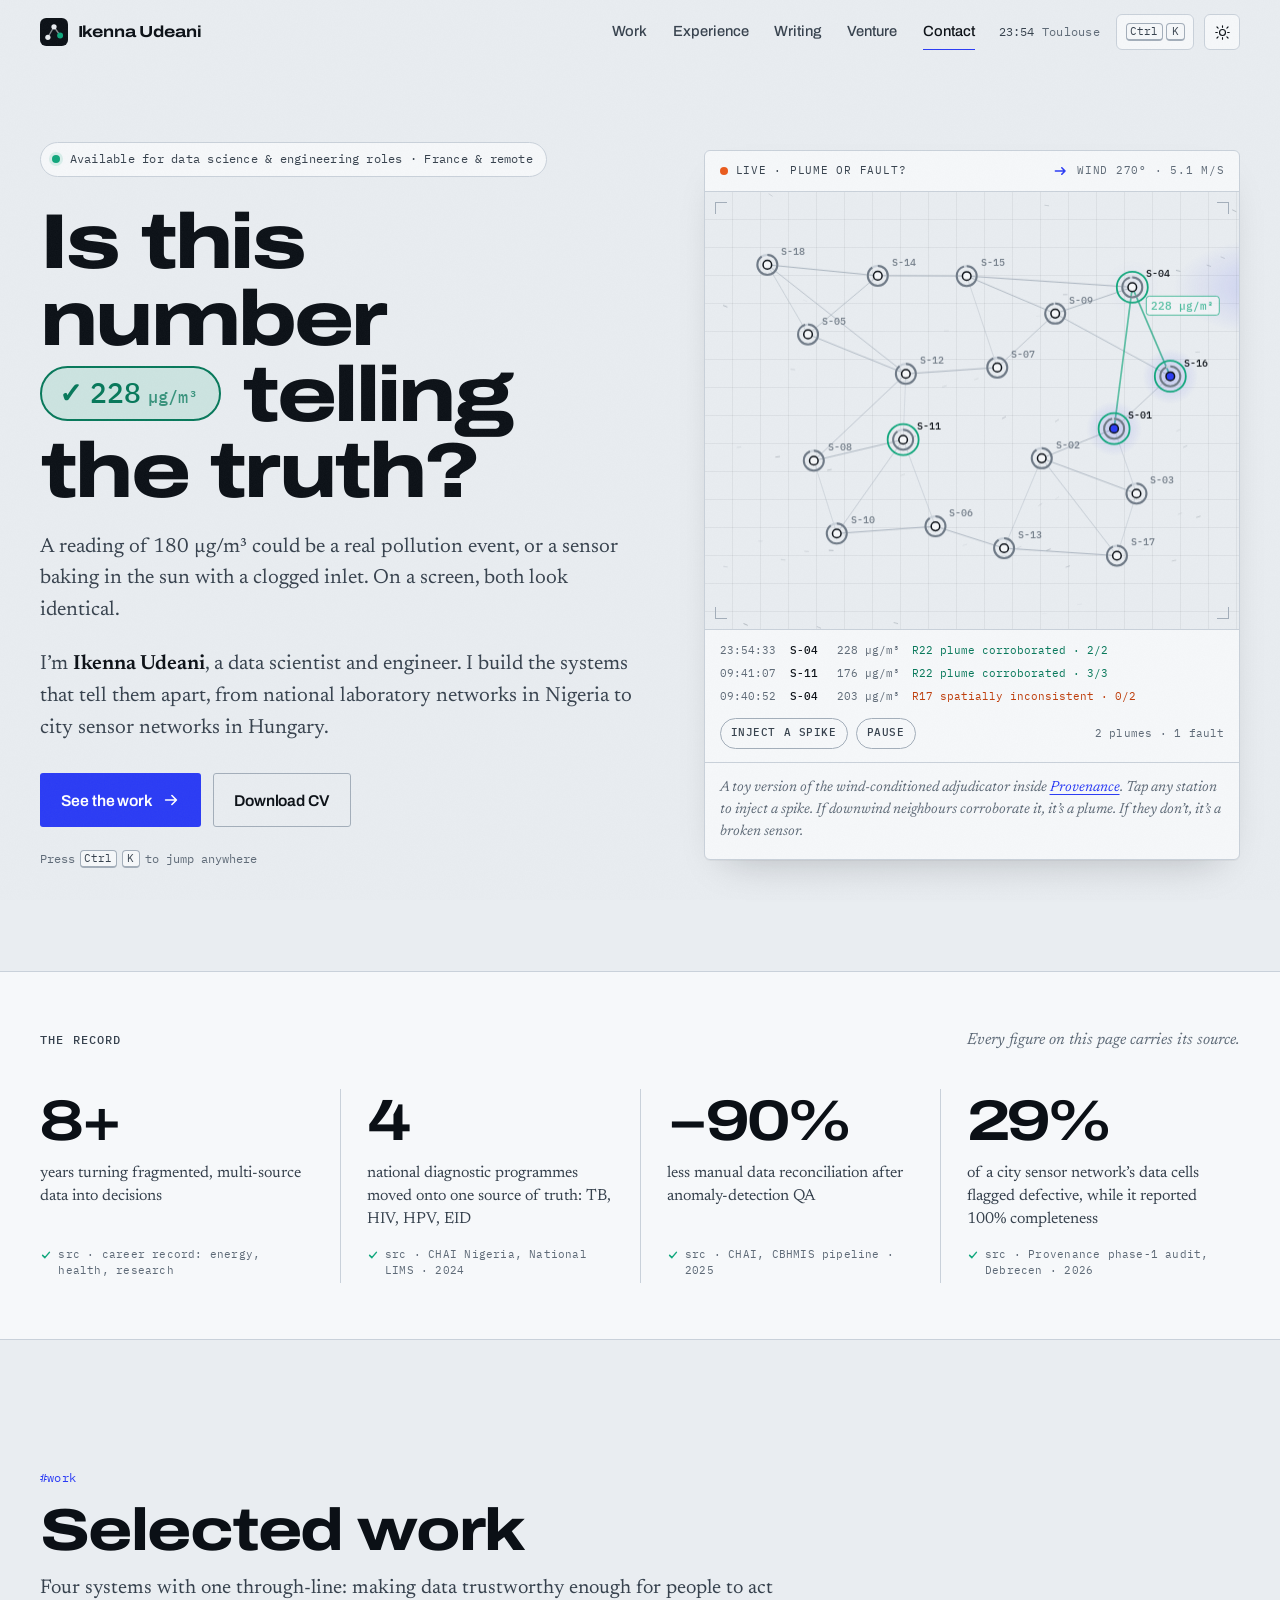
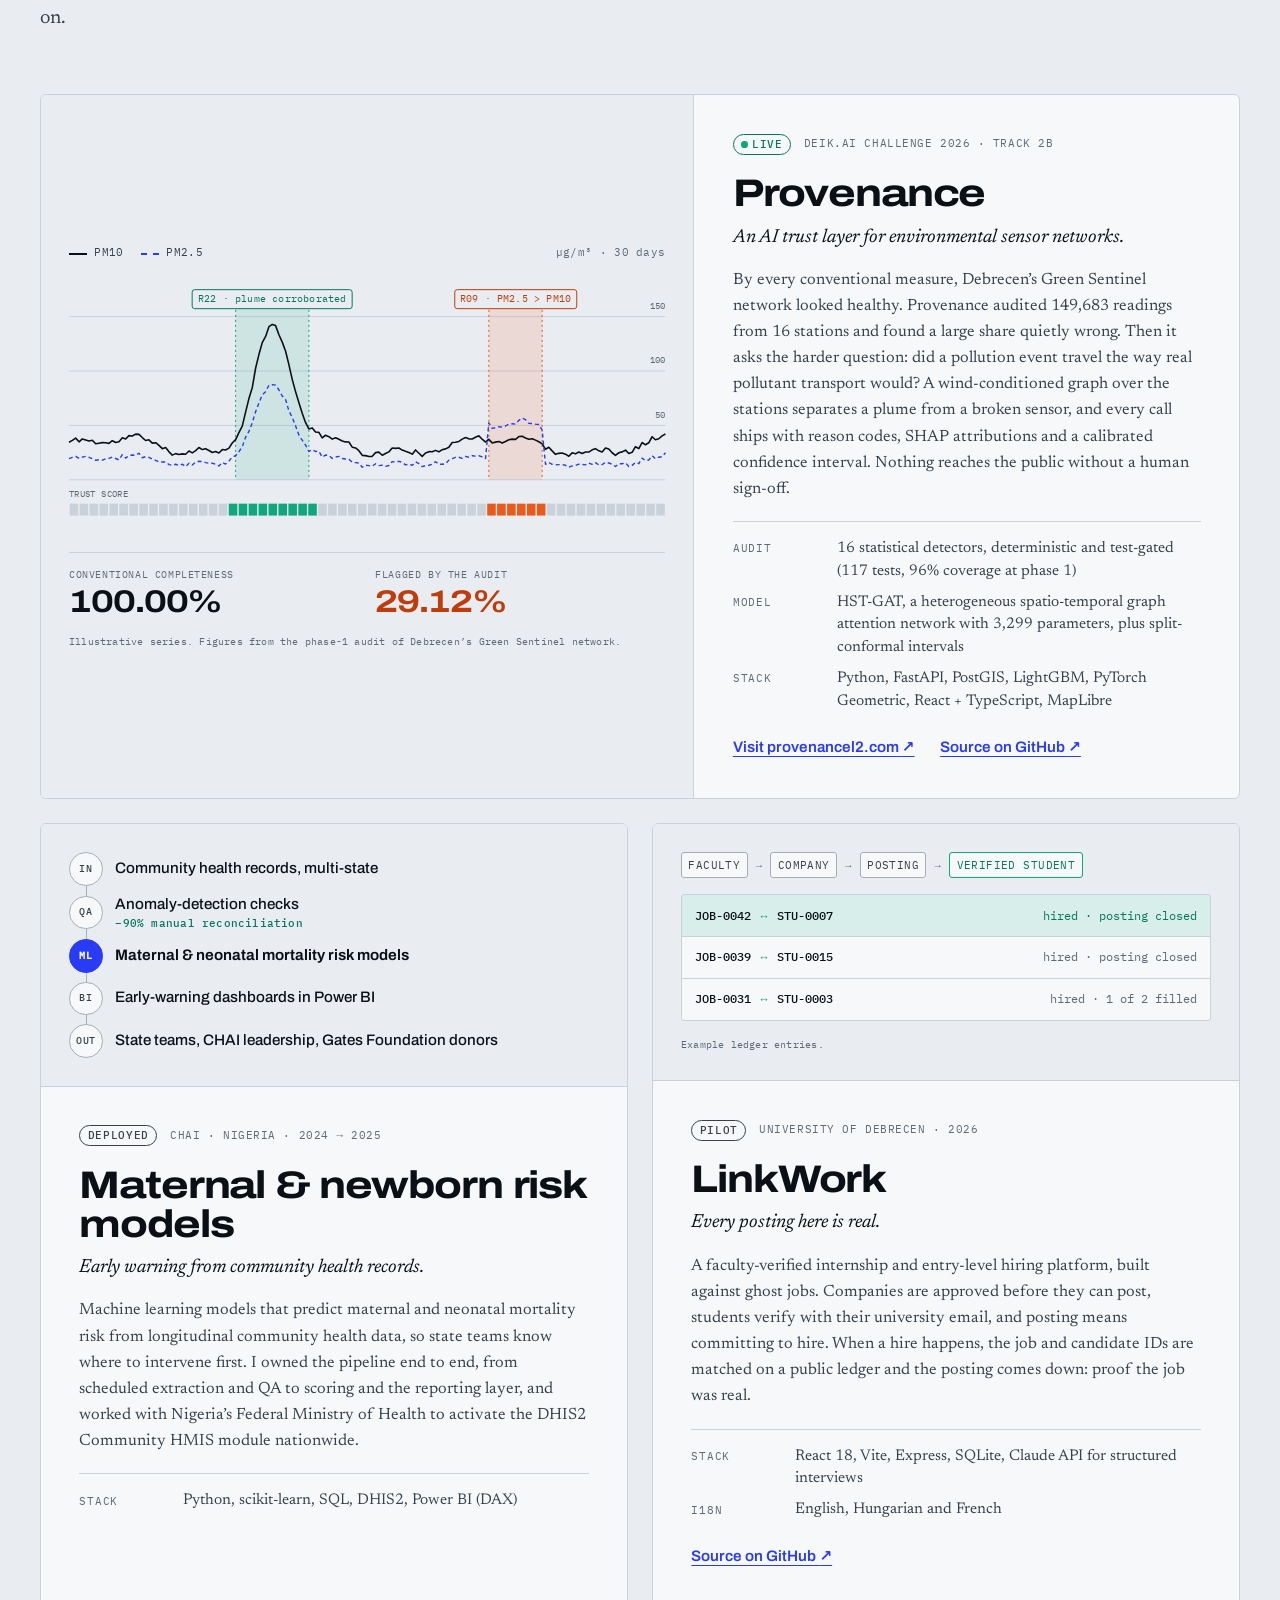
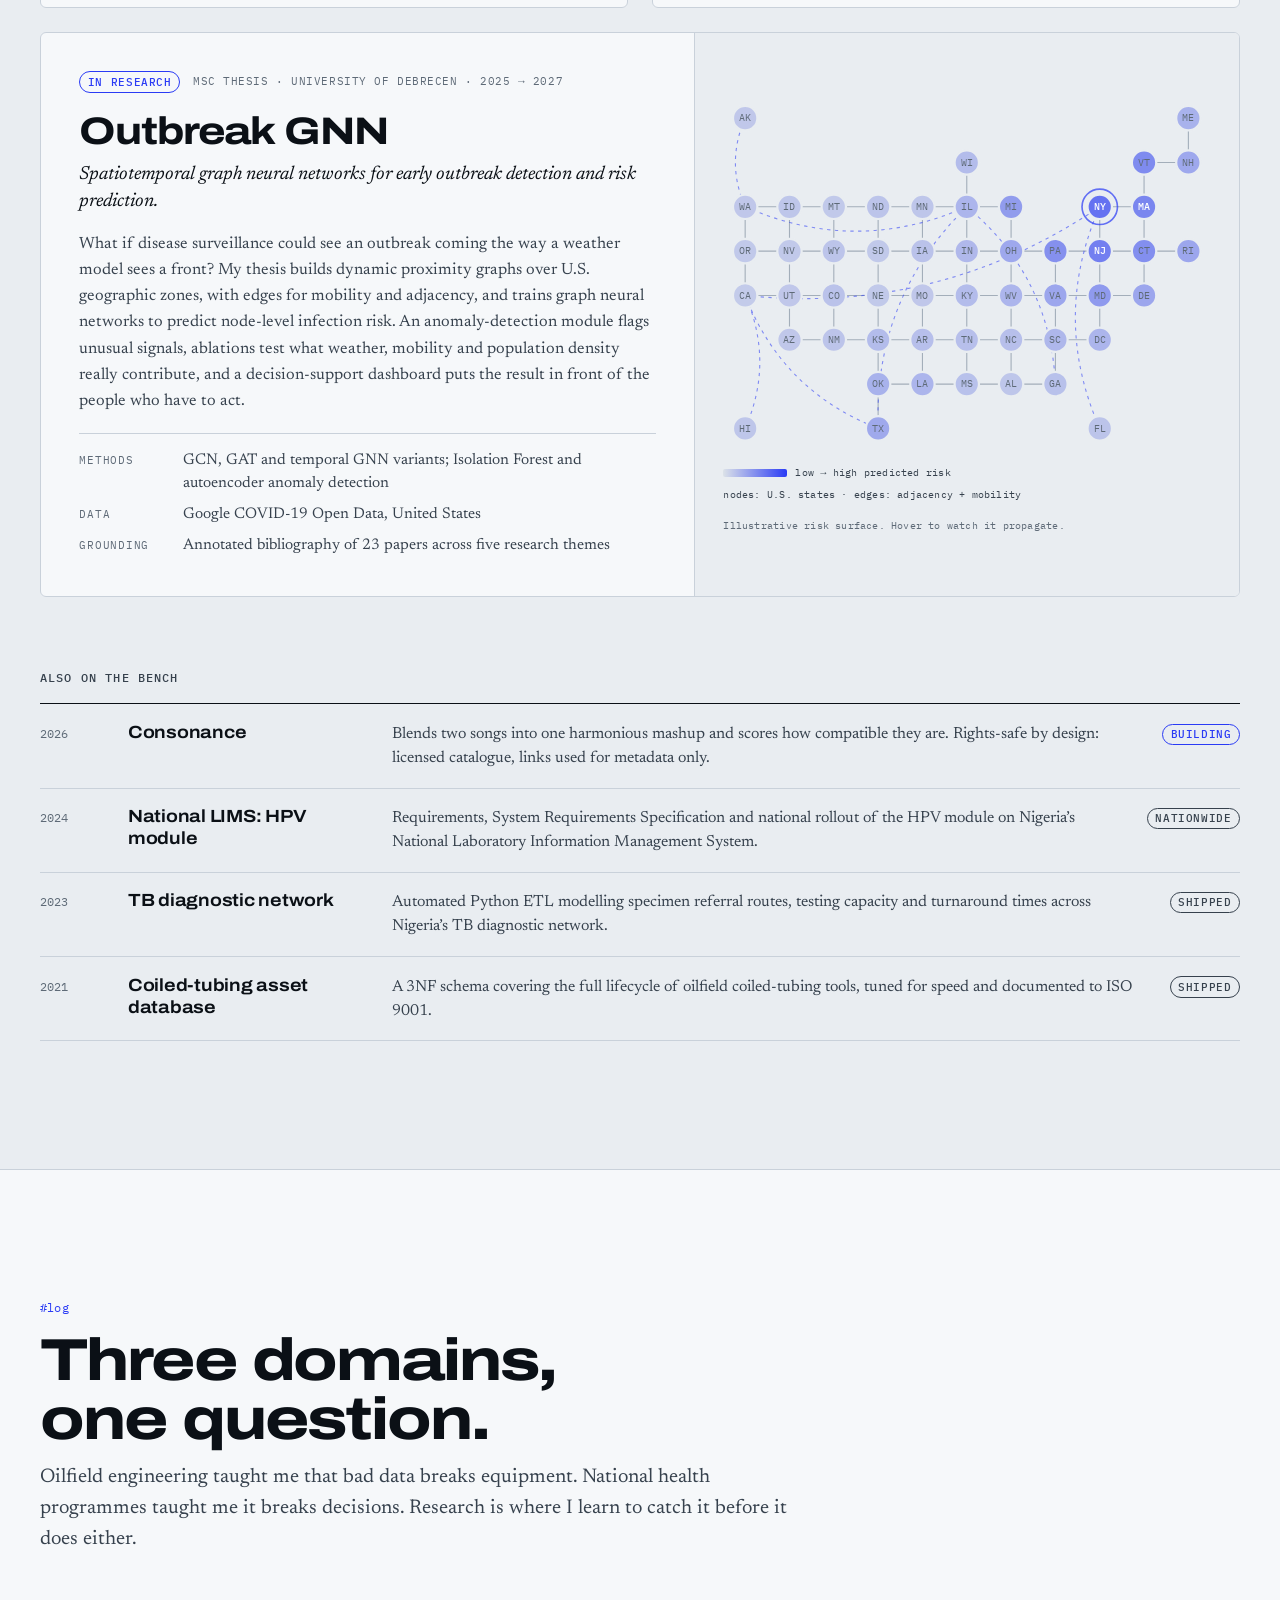
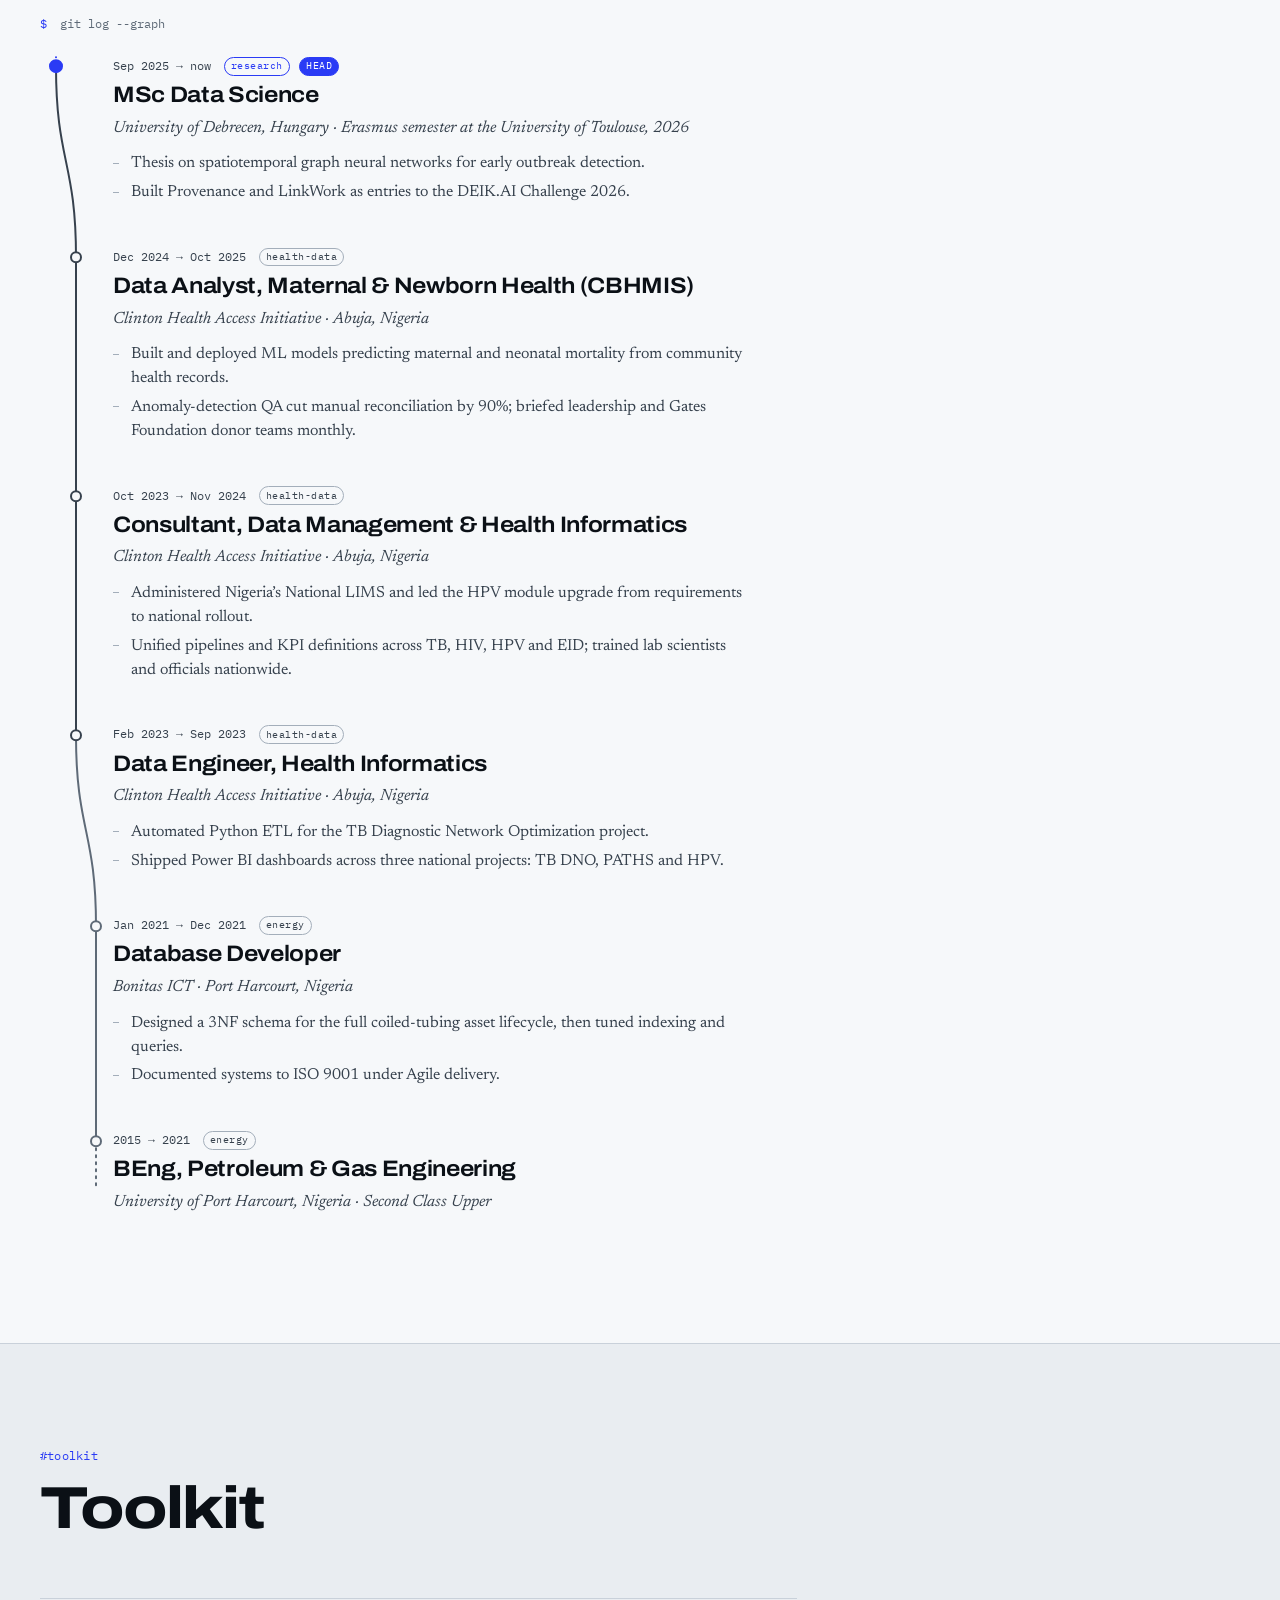
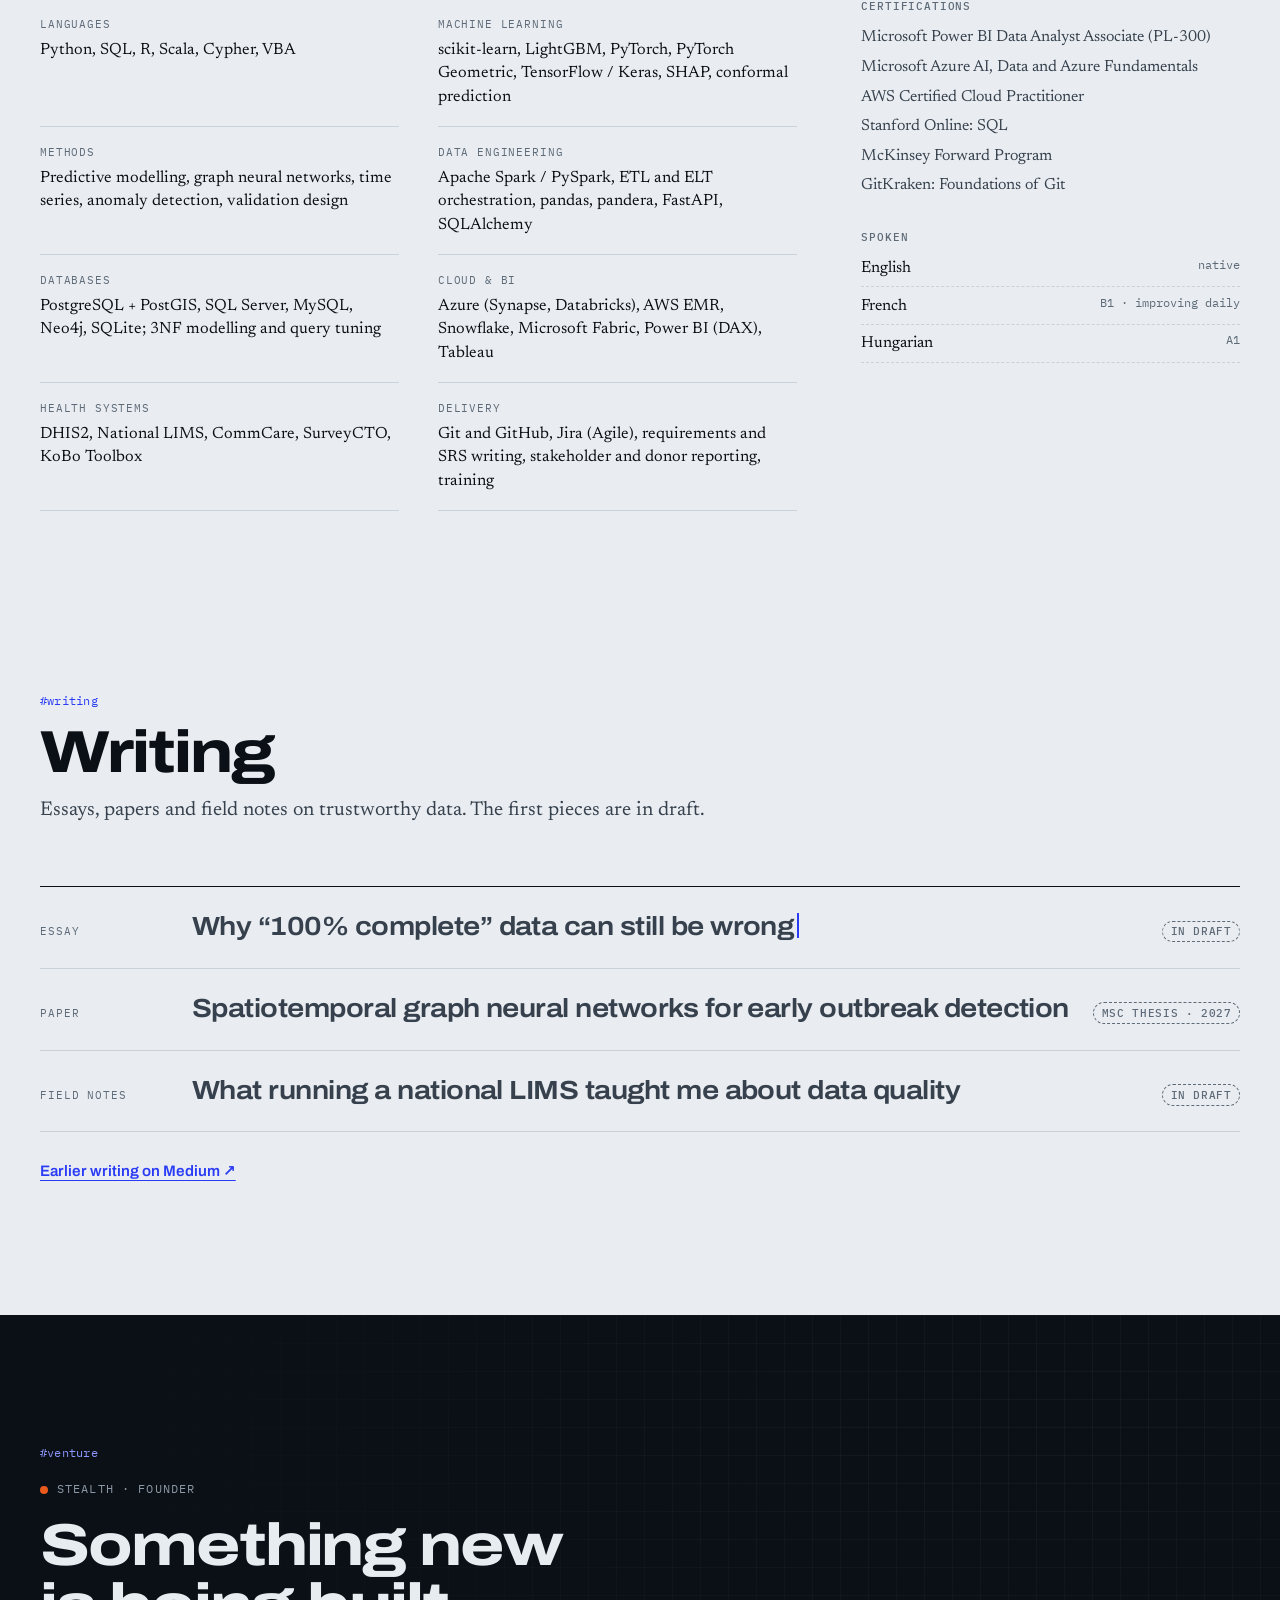
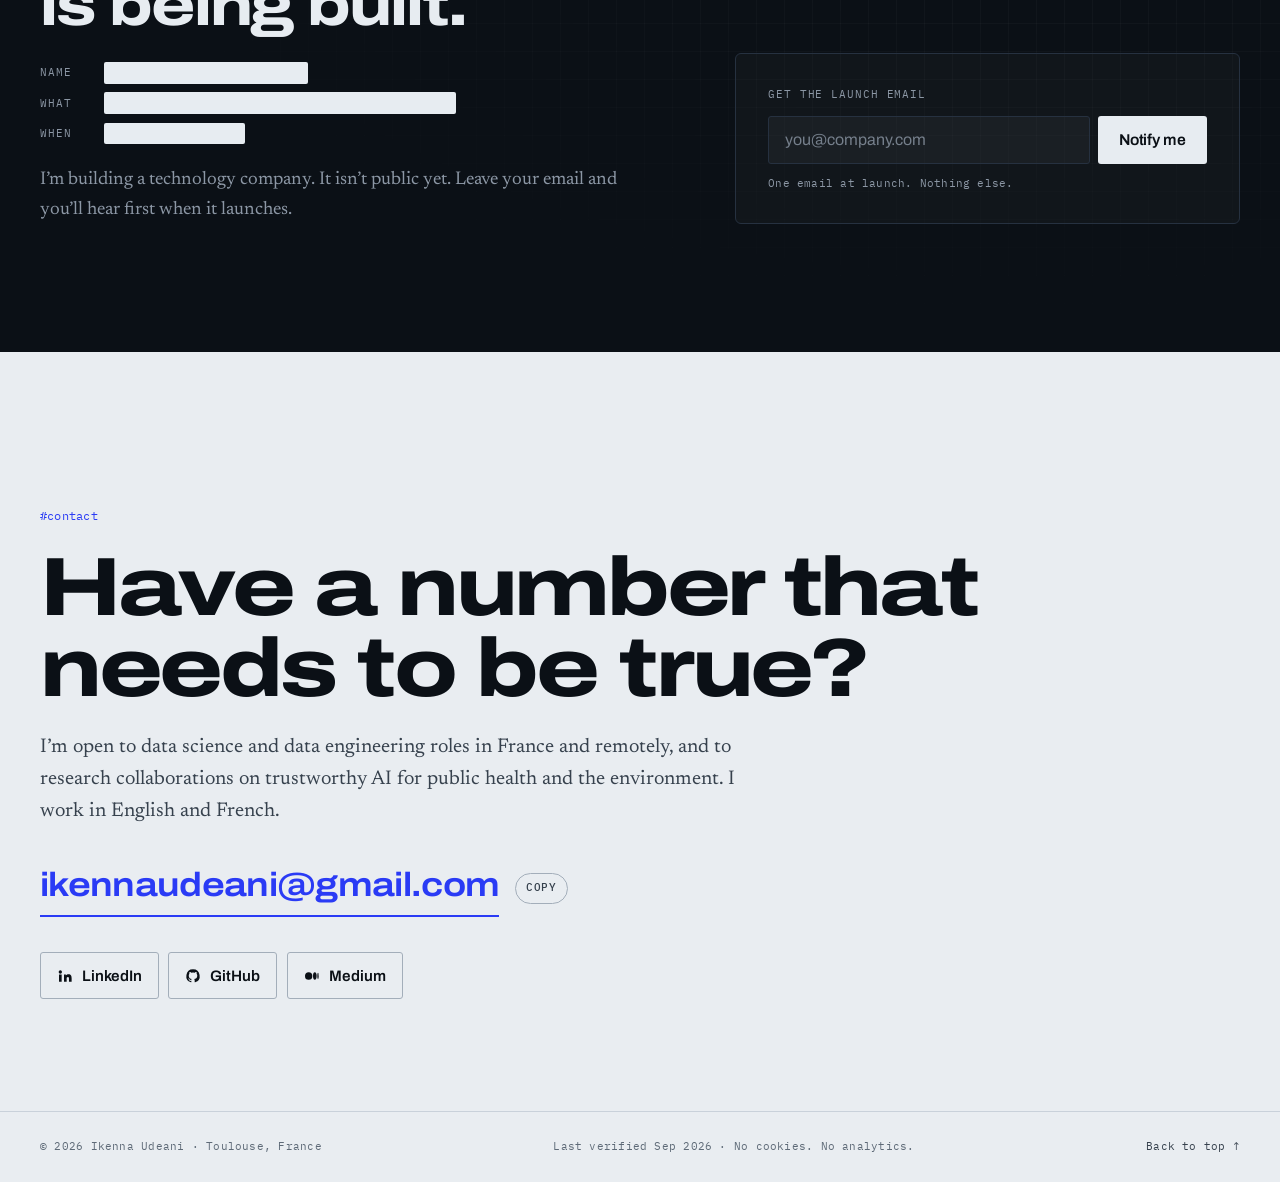
==== commit f4197dfe: "Add public CV Co-Authored-By: Claude Opus 5 <noreply@anthropic.com>" ====
--- a/site/index.html
+++ b/site/index.html
@@ -82,8 +82,7 @@
       <p class="hero__lede">I’m <strong>Ikenna Udeani</strong>, a data scientist and engineer. I build the systems that tell them apart, from national laboratory networks in Nigeria to city sensor networks in Hungary.</p>
       <div class="hero__cta">
         <a class="btn btn--primary" href="#work">See the work <svg viewBox="0 0 20 20" aria-hidden="true"><path d="M4 10h11M11 5l5 5-5 5"/></svg></a>
-        <!-- EDIT: drop your current CV into site/cv/ with this exact file name. Until then the button links to LinkedIn. -->
-        <a class="btn btn--ghost" id="cvLink" href="cv/Ikenna_Udeani_CV.pdf">Download CV</a>
+        <a class="btn btn--ghost" id="cvLink" href="cv/Ikenna_Udeani_CV.pdf" target="_blank" rel="noopener">Download CV</a>
       </div>
       <p class="hint mono">Press <kbd class="modkey">⌘</kbd><kbd>K</kbd> to jump anywhere</p>
     </div>
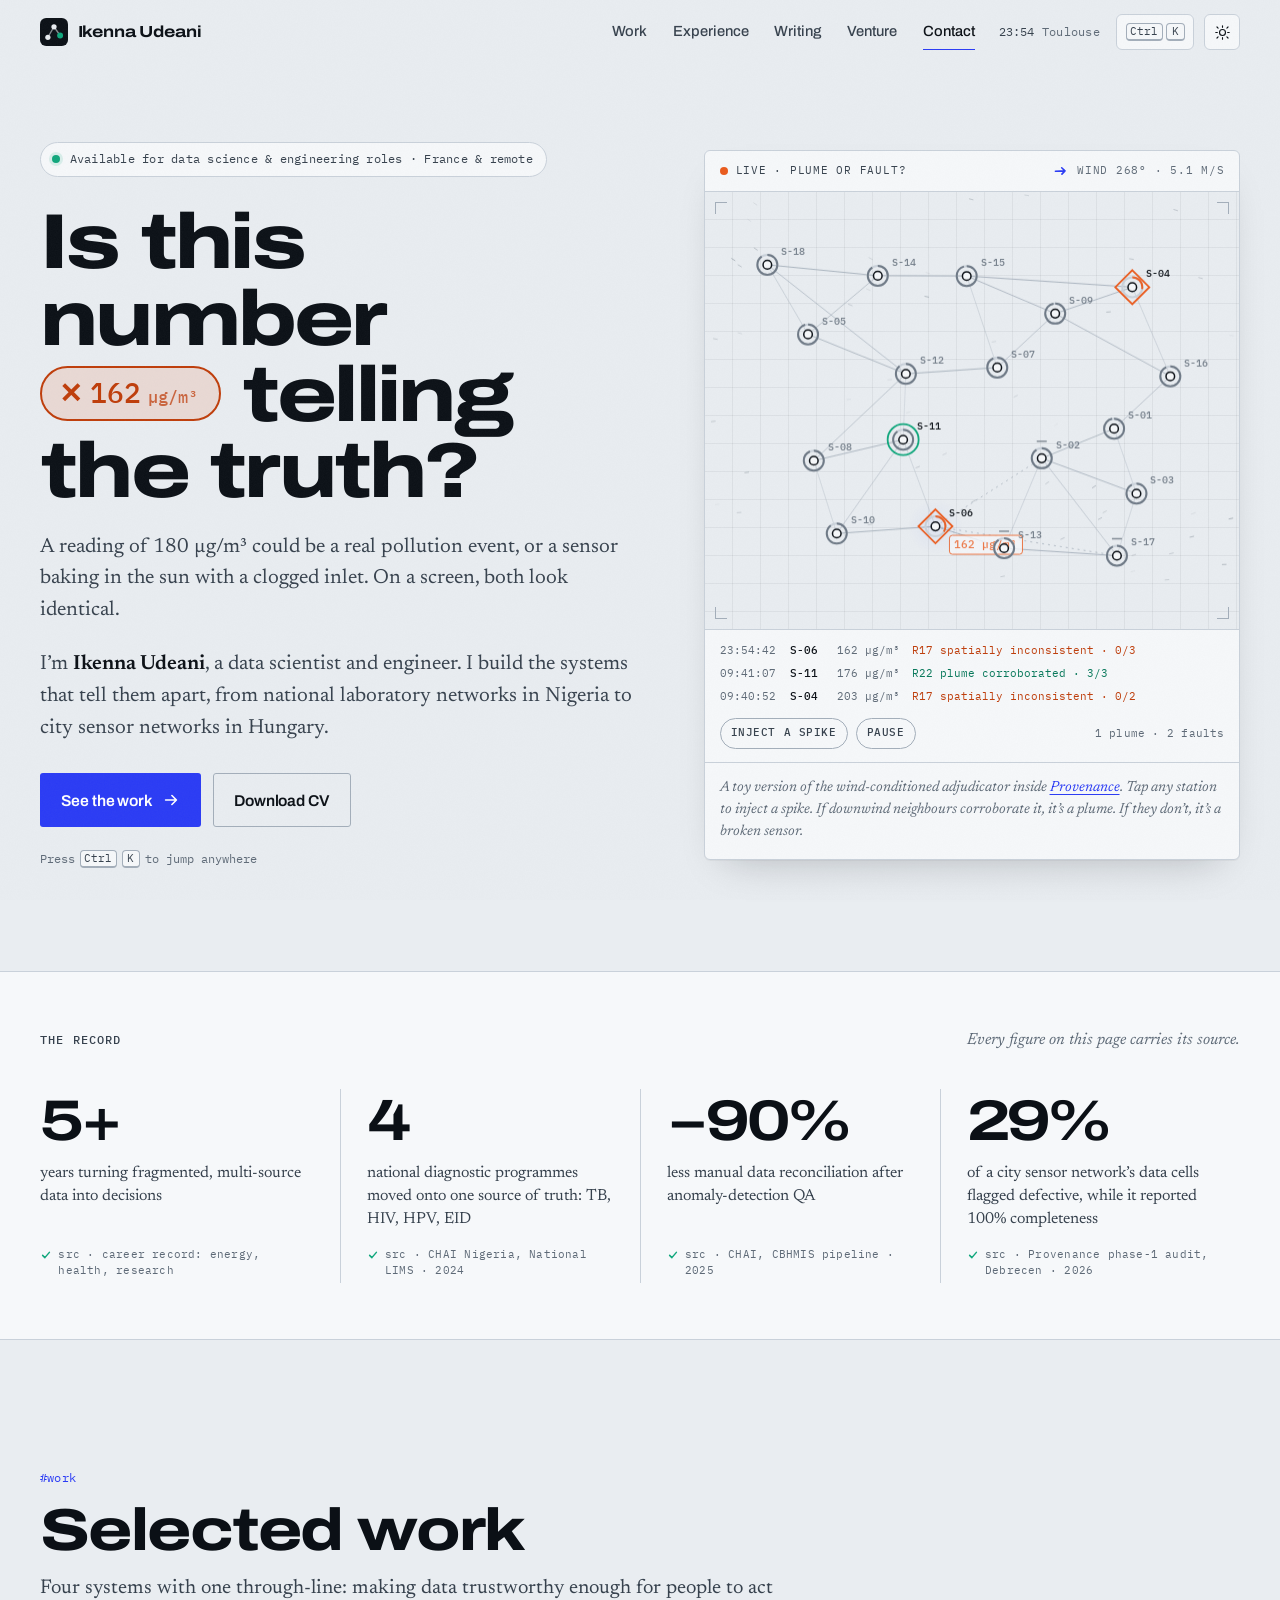
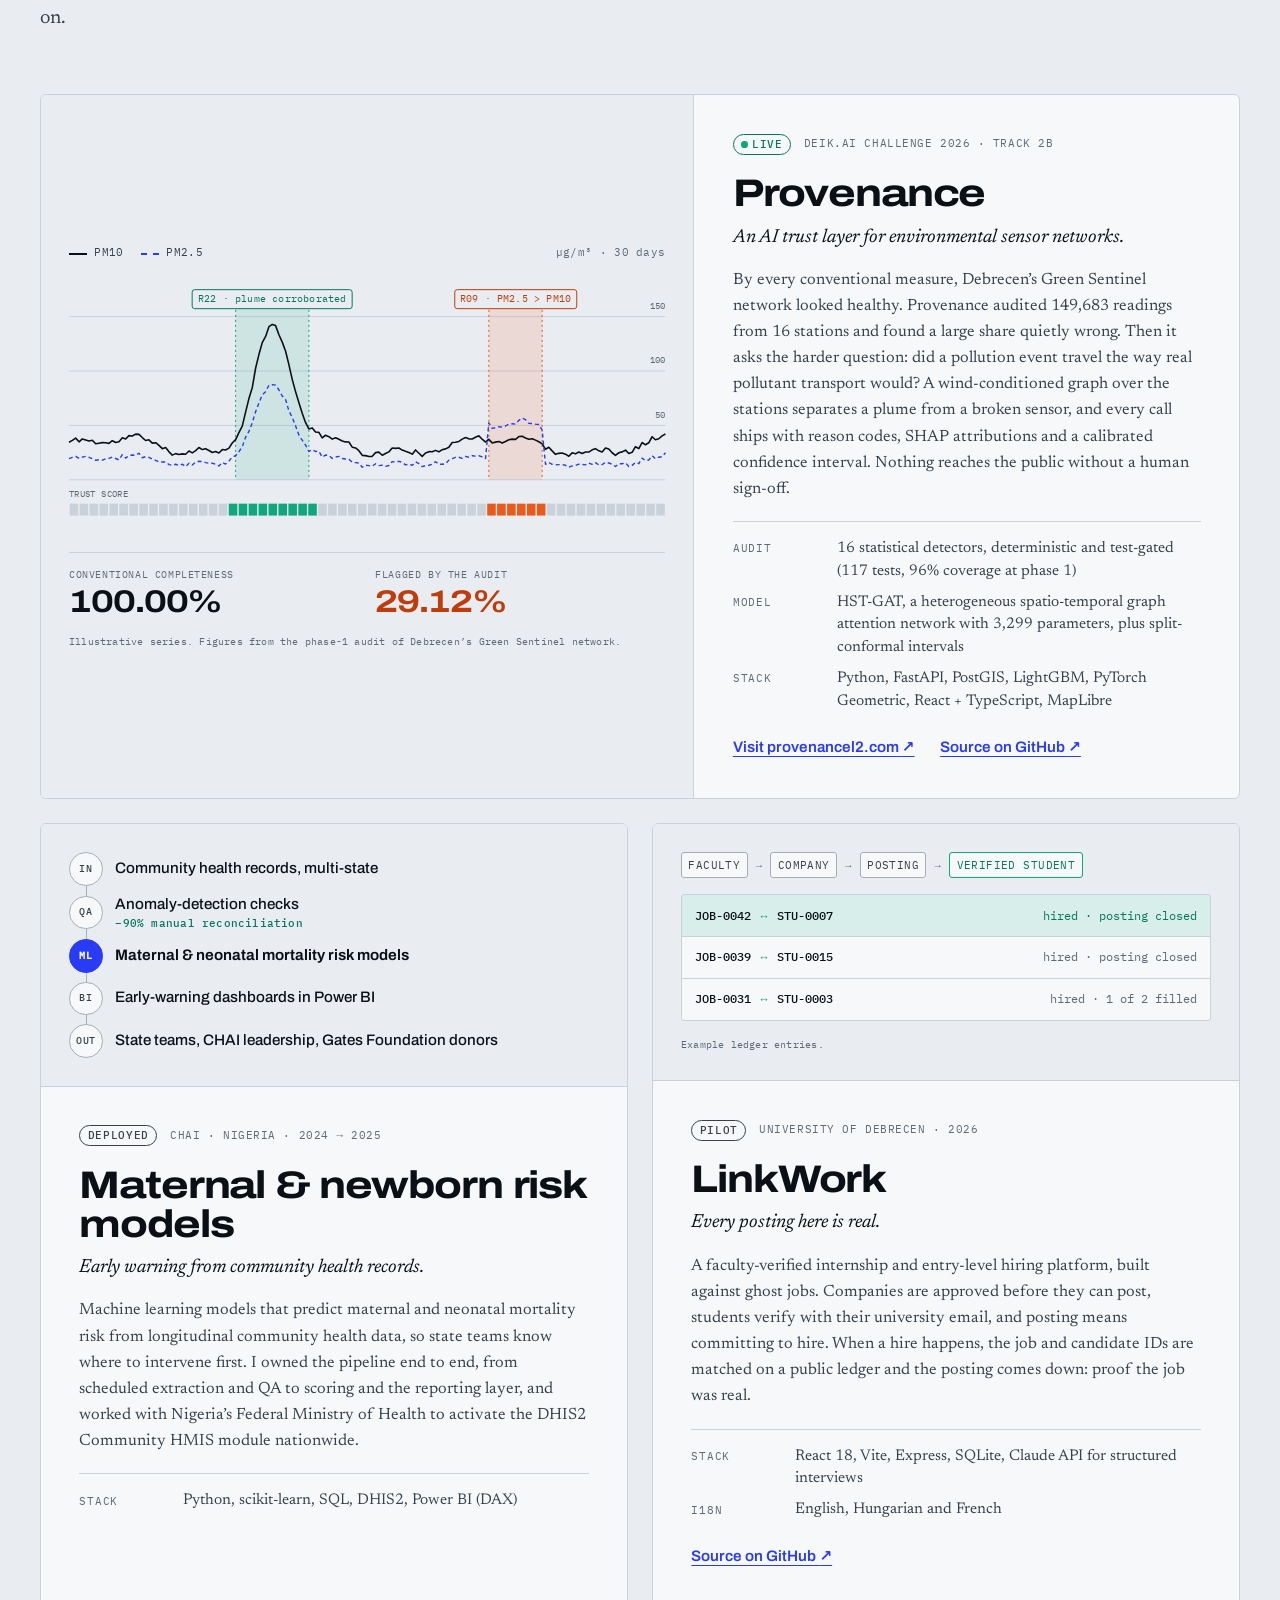
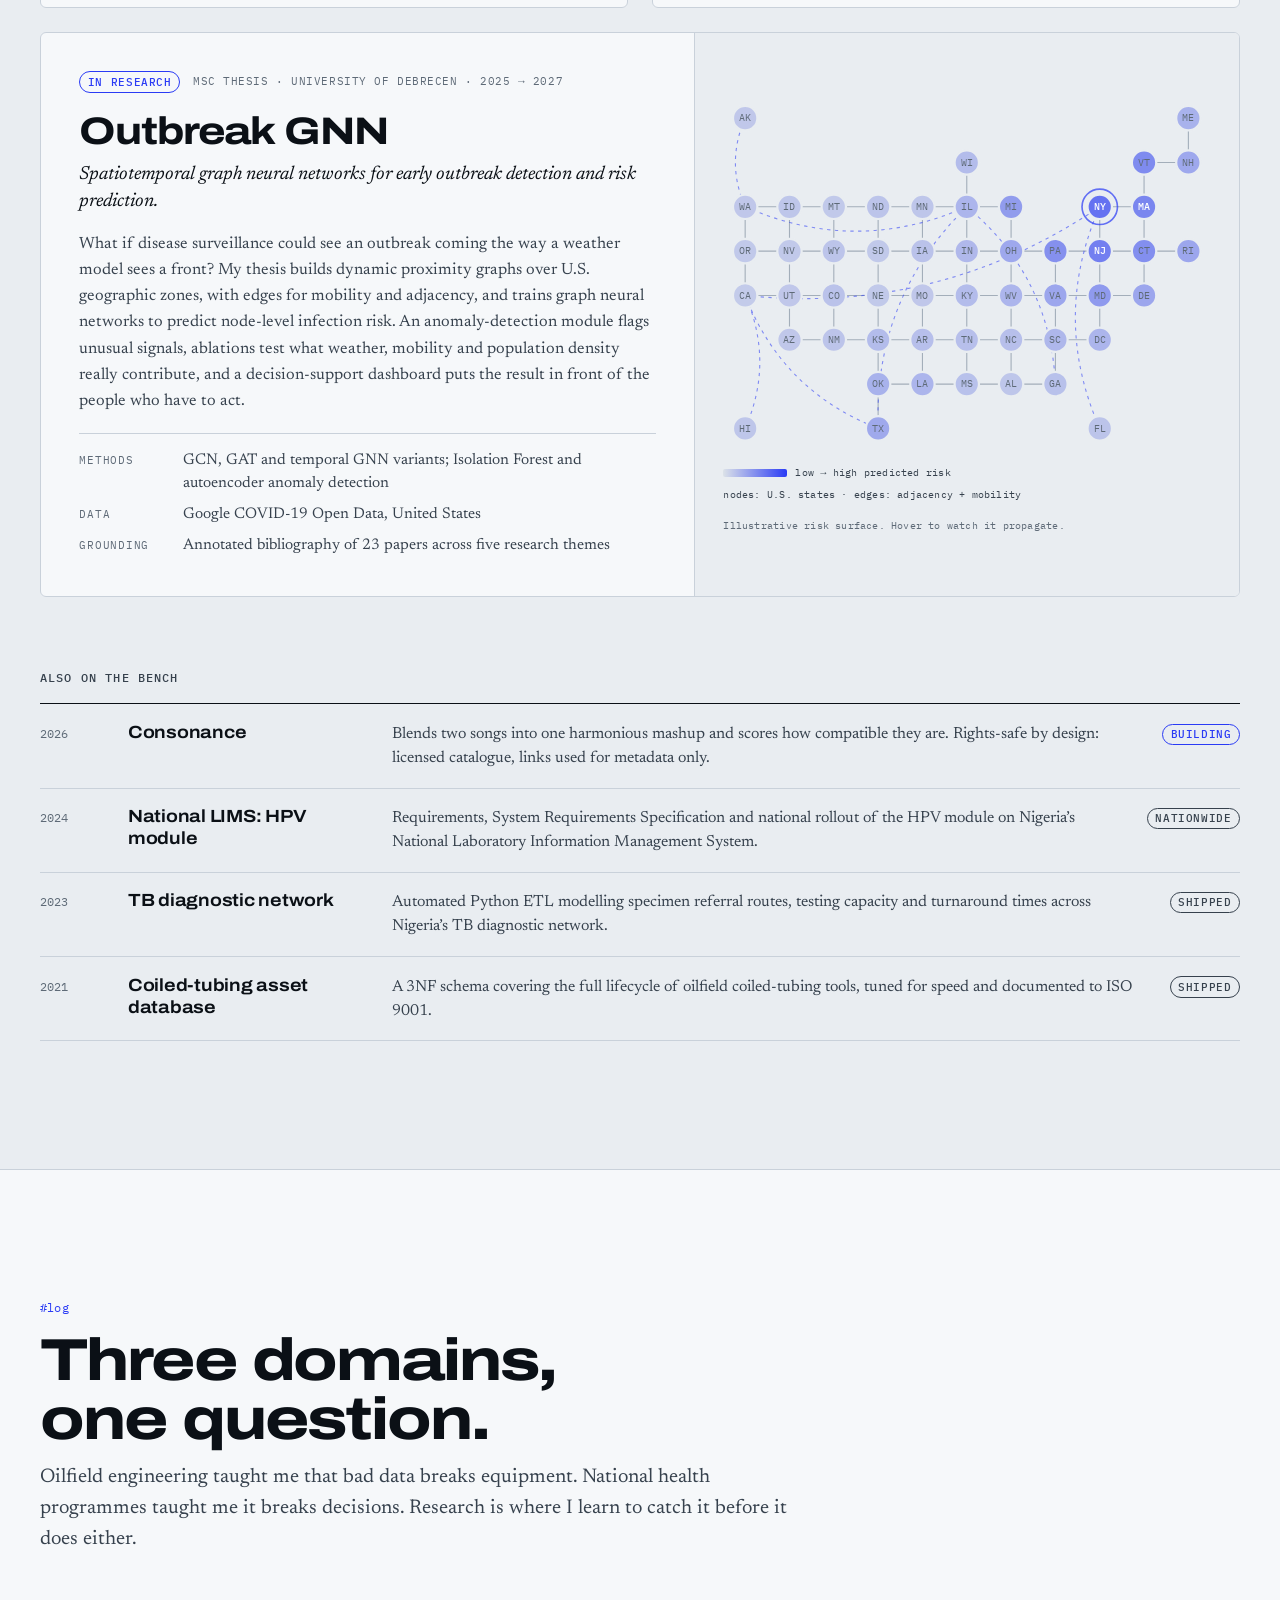
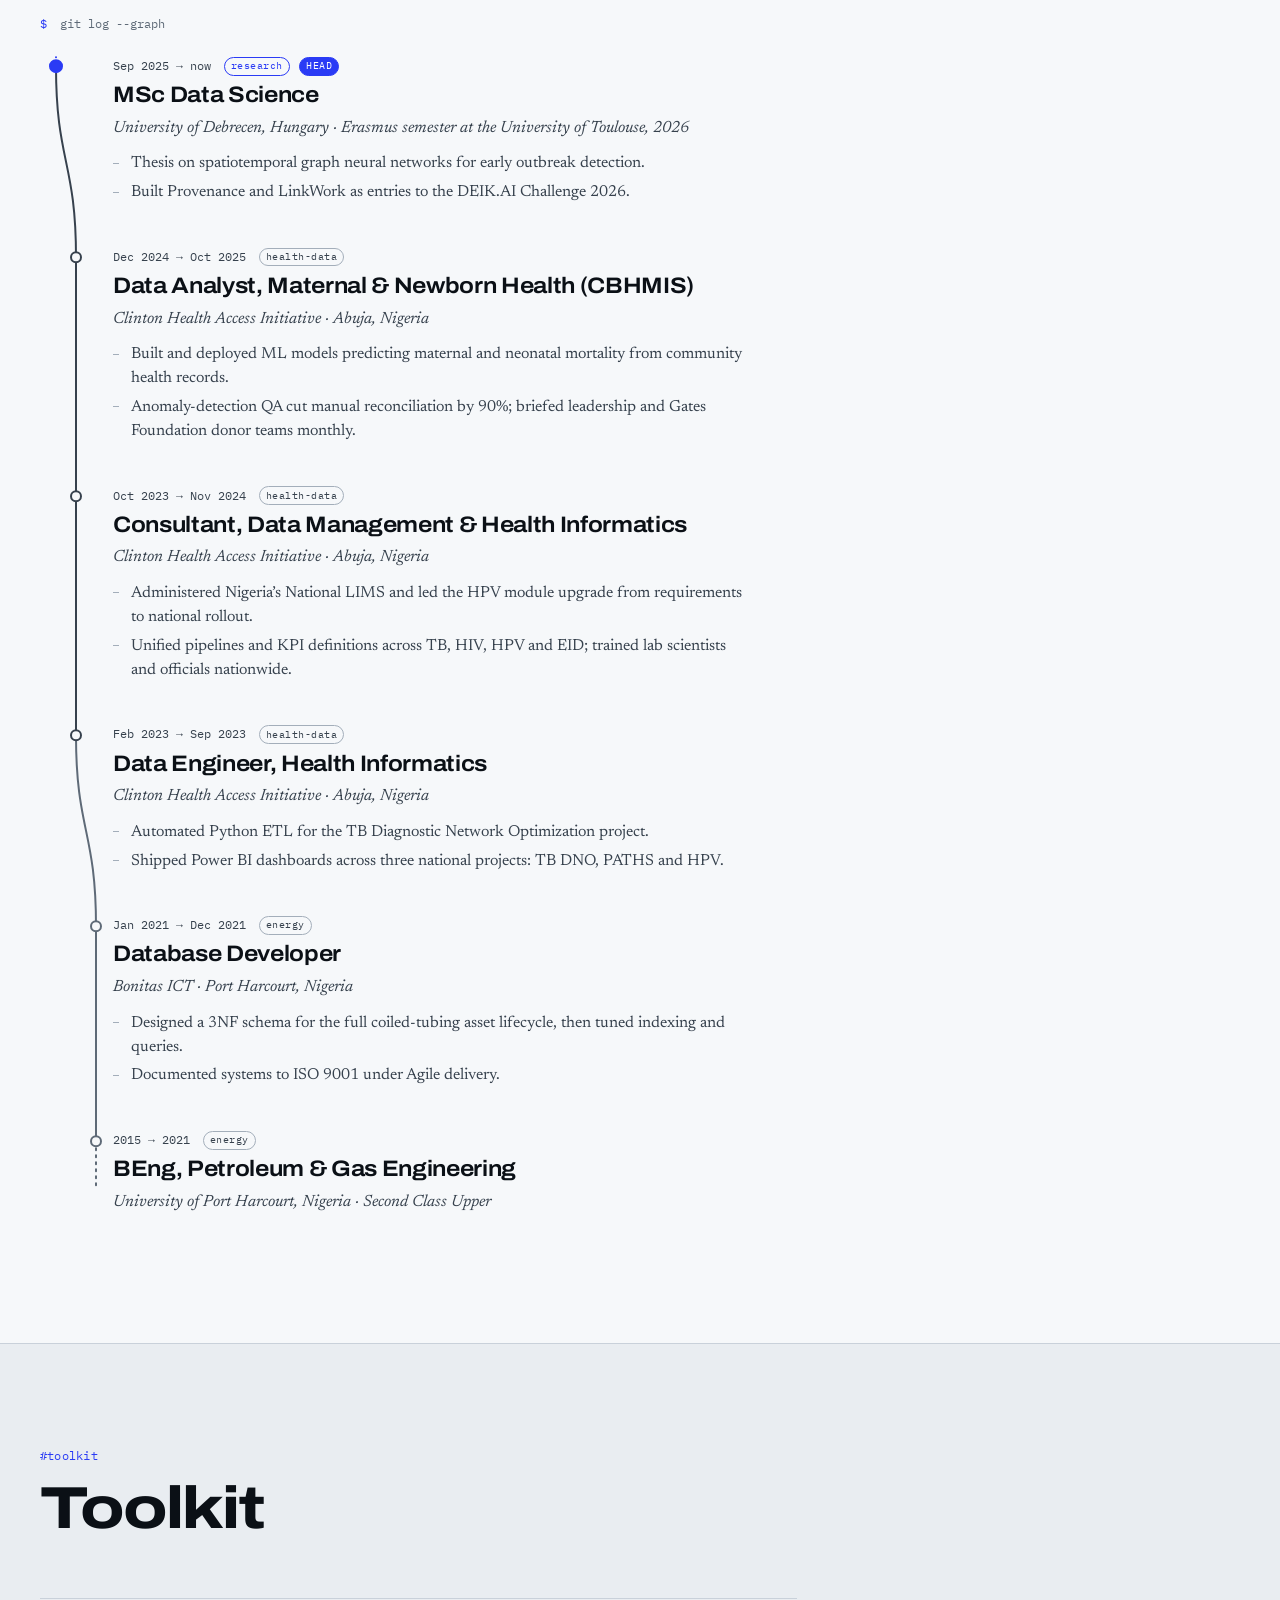
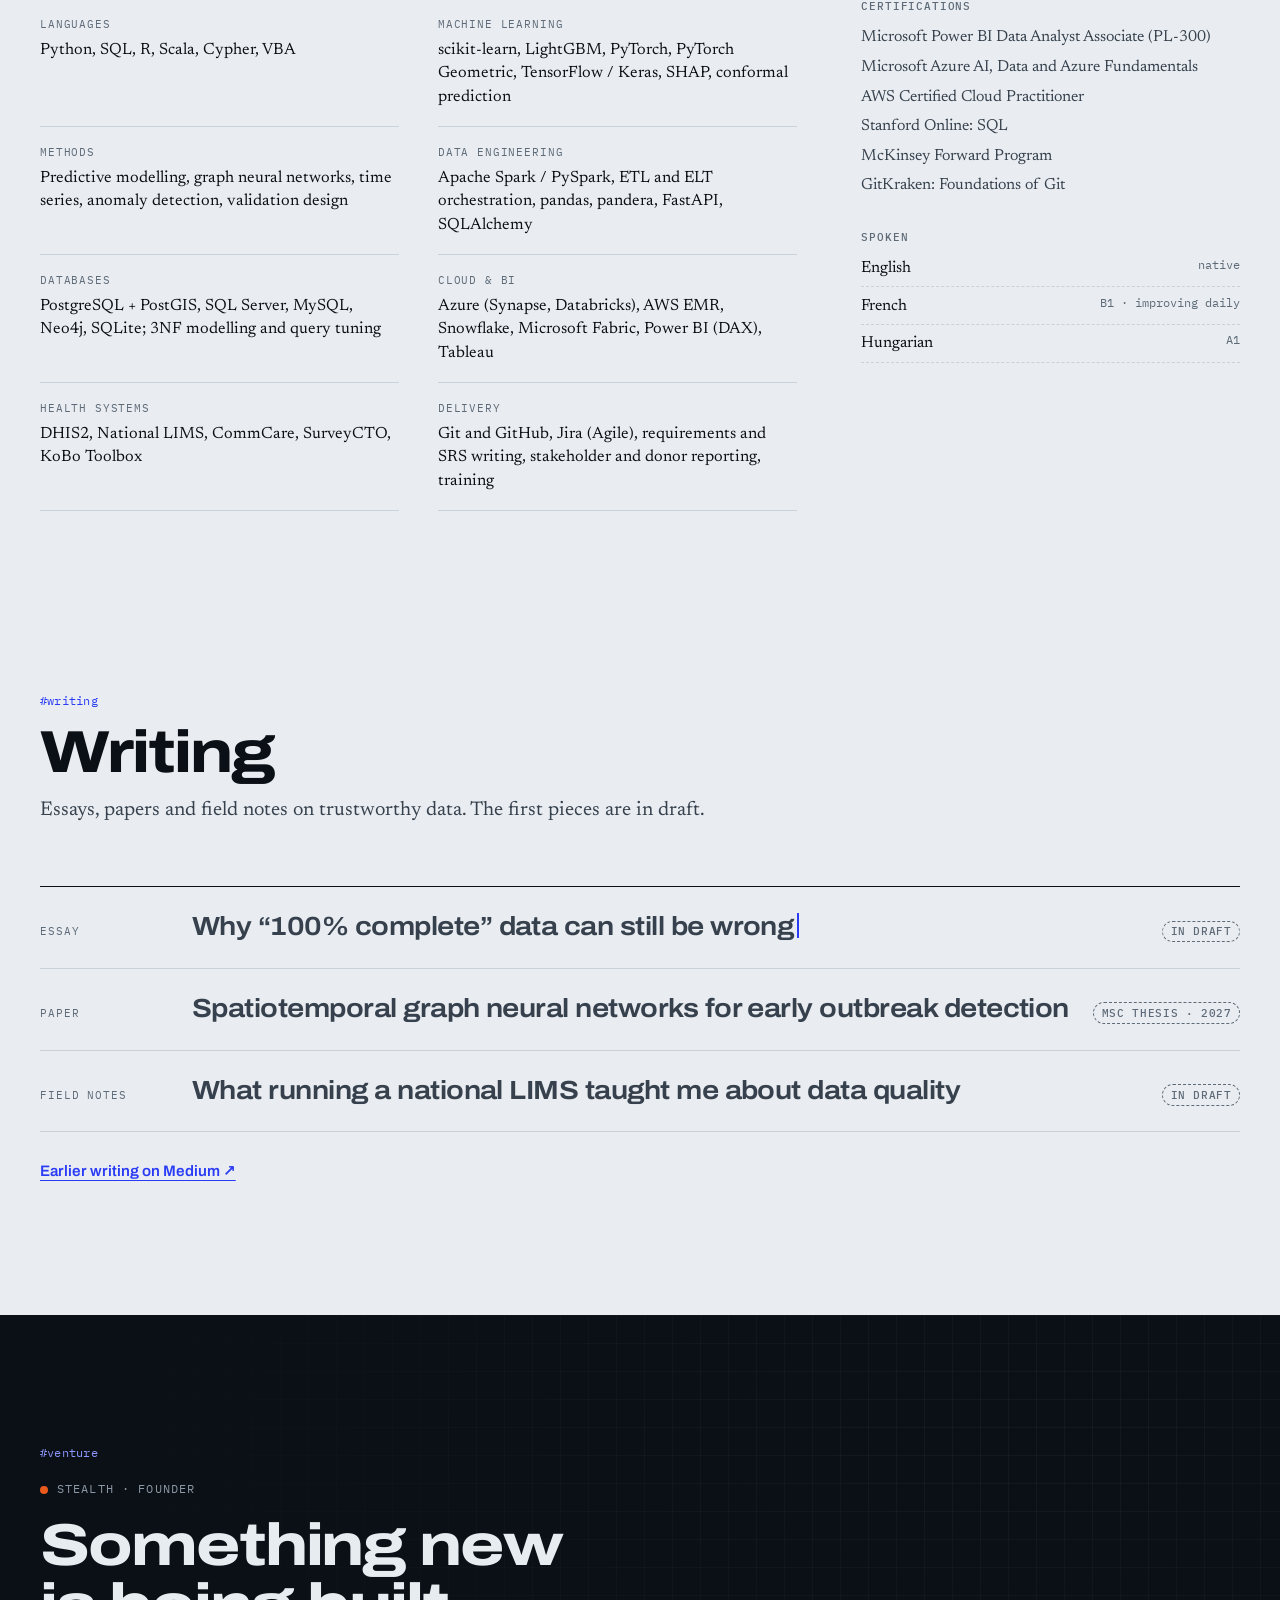
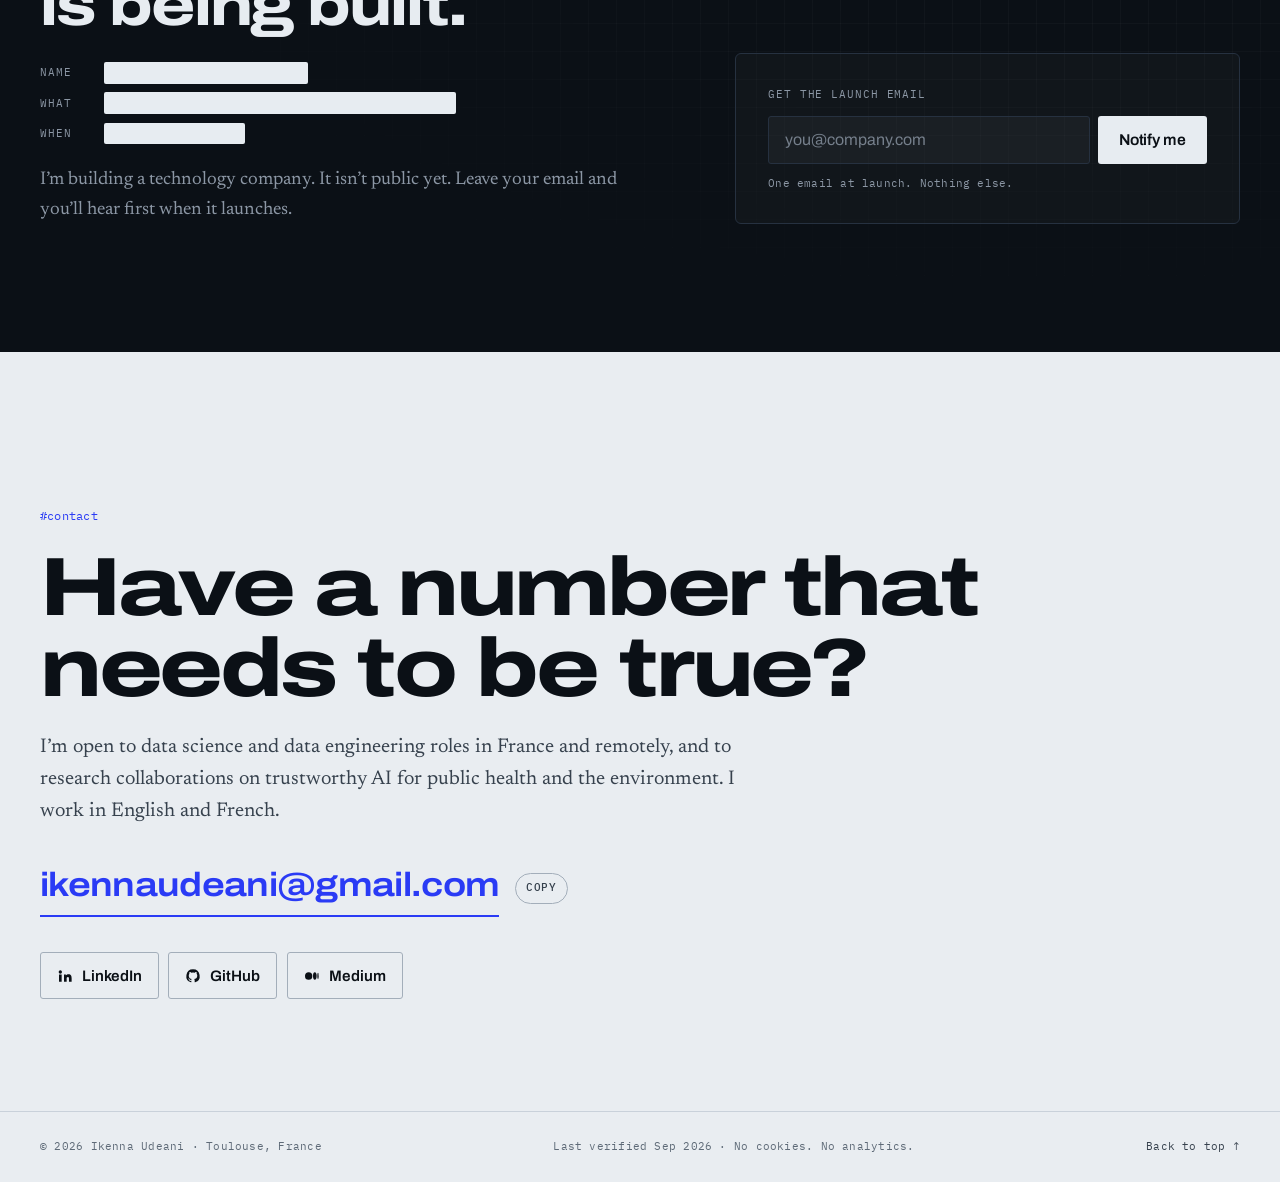
==== commit 62c3d358: "Change years of experience to 5+ to match CV Co-Authored-By: Claude Opus 5 <noreply@anthropic.com>" ====
--- a/site/index.html
+++ b/site/index.html
@@ -123,7 +123,7 @@
       <dl class="record__grid">
         <div class="stat">
           <dt class="stat__label">years turning fragmented, multi-source data into decisions</dt>
-          <dd class="stat__num">8+</dd>
+          <dd class="stat__num">5+</dd>
           <dd class="prov mono"><svg viewBox="0 0 16 16" aria-hidden="true"><path d="M3.5 8.5l3 3 6-7"/></svg>src · career record: energy, health, research</dd>
         </div>
         <div class="stat">
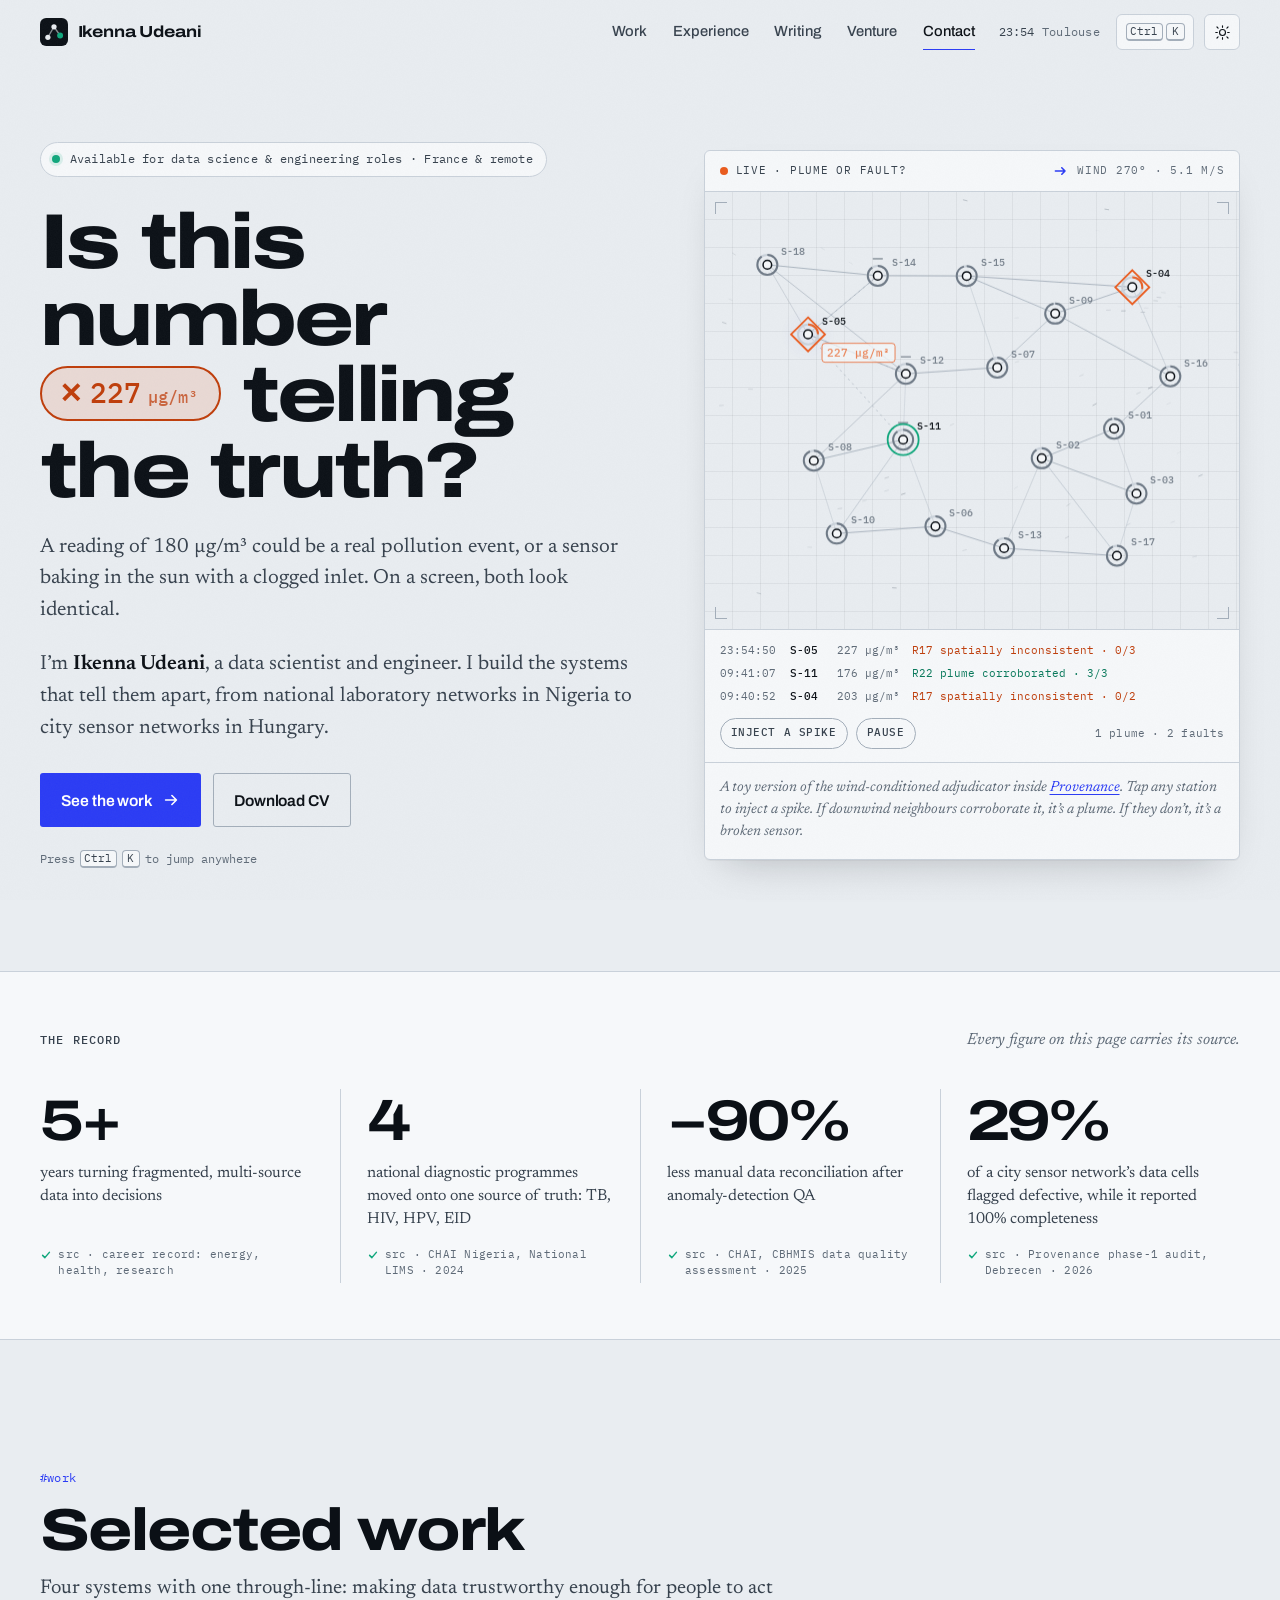
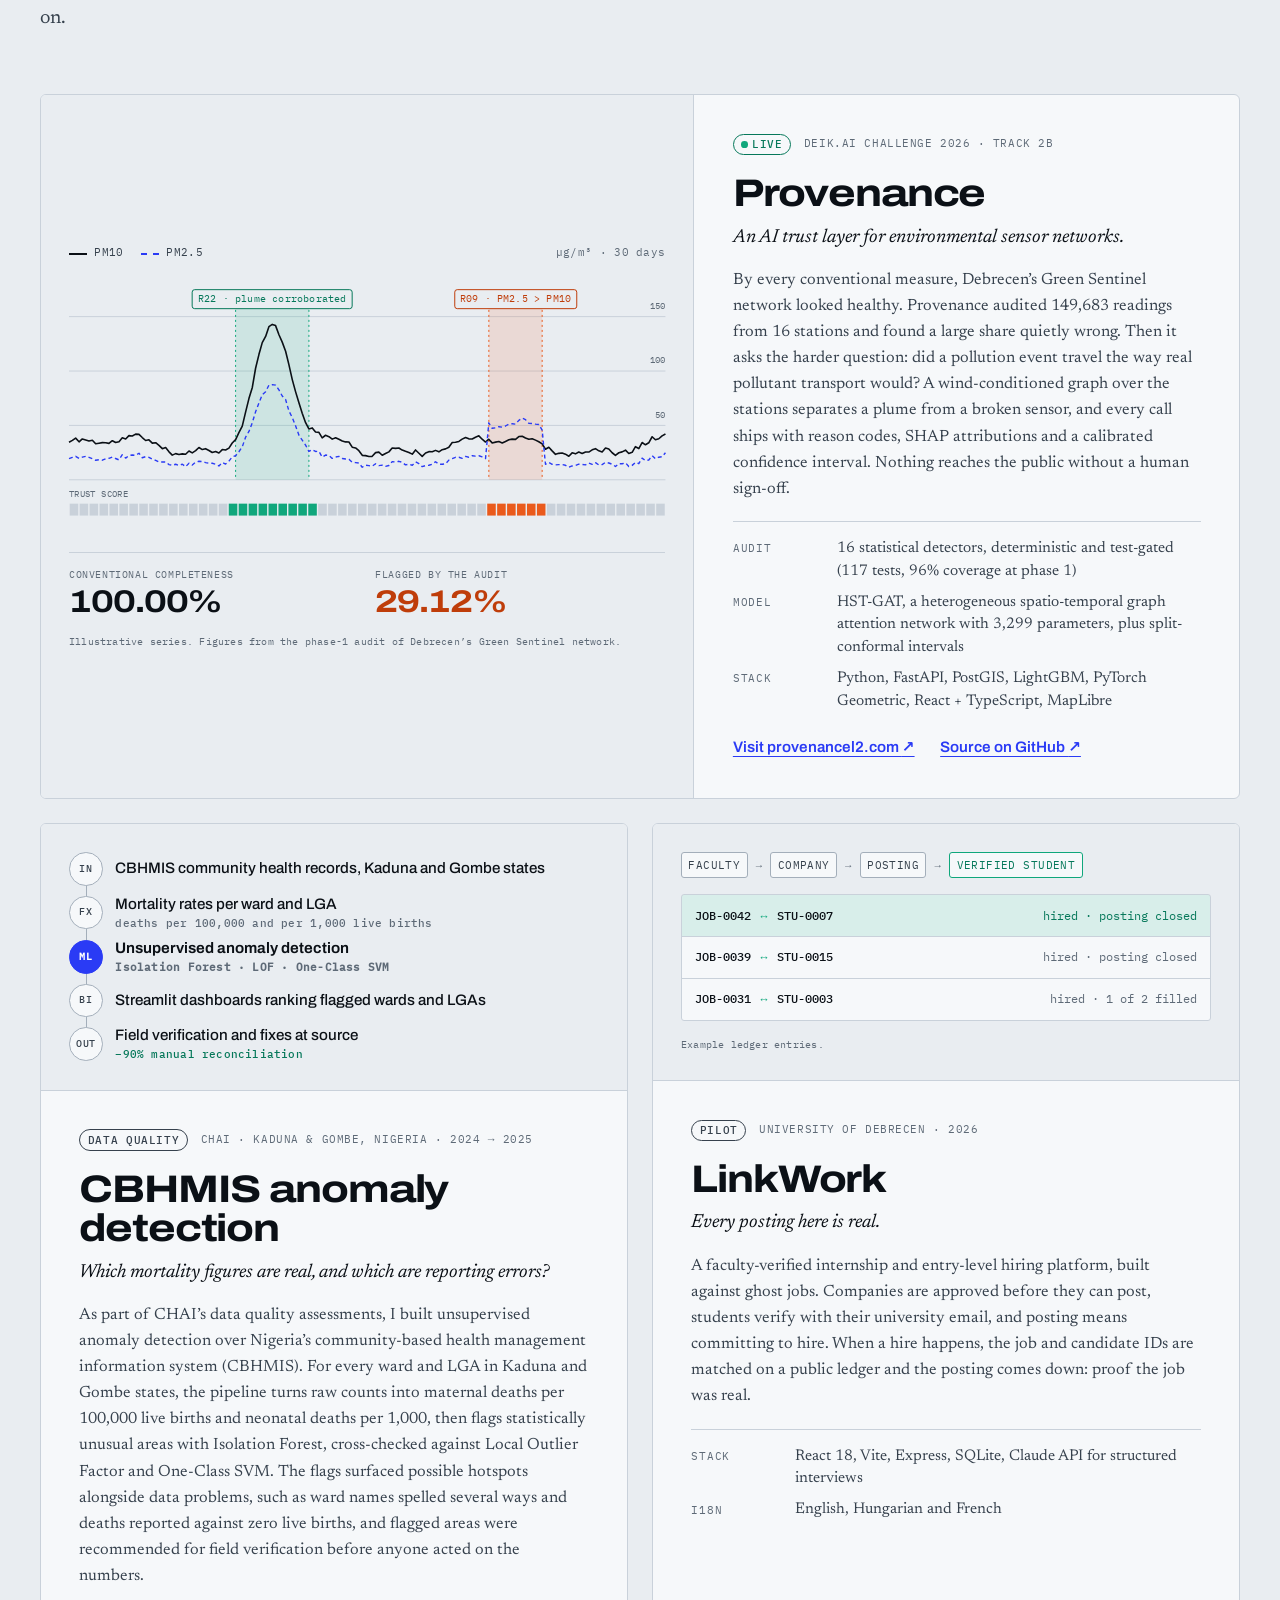
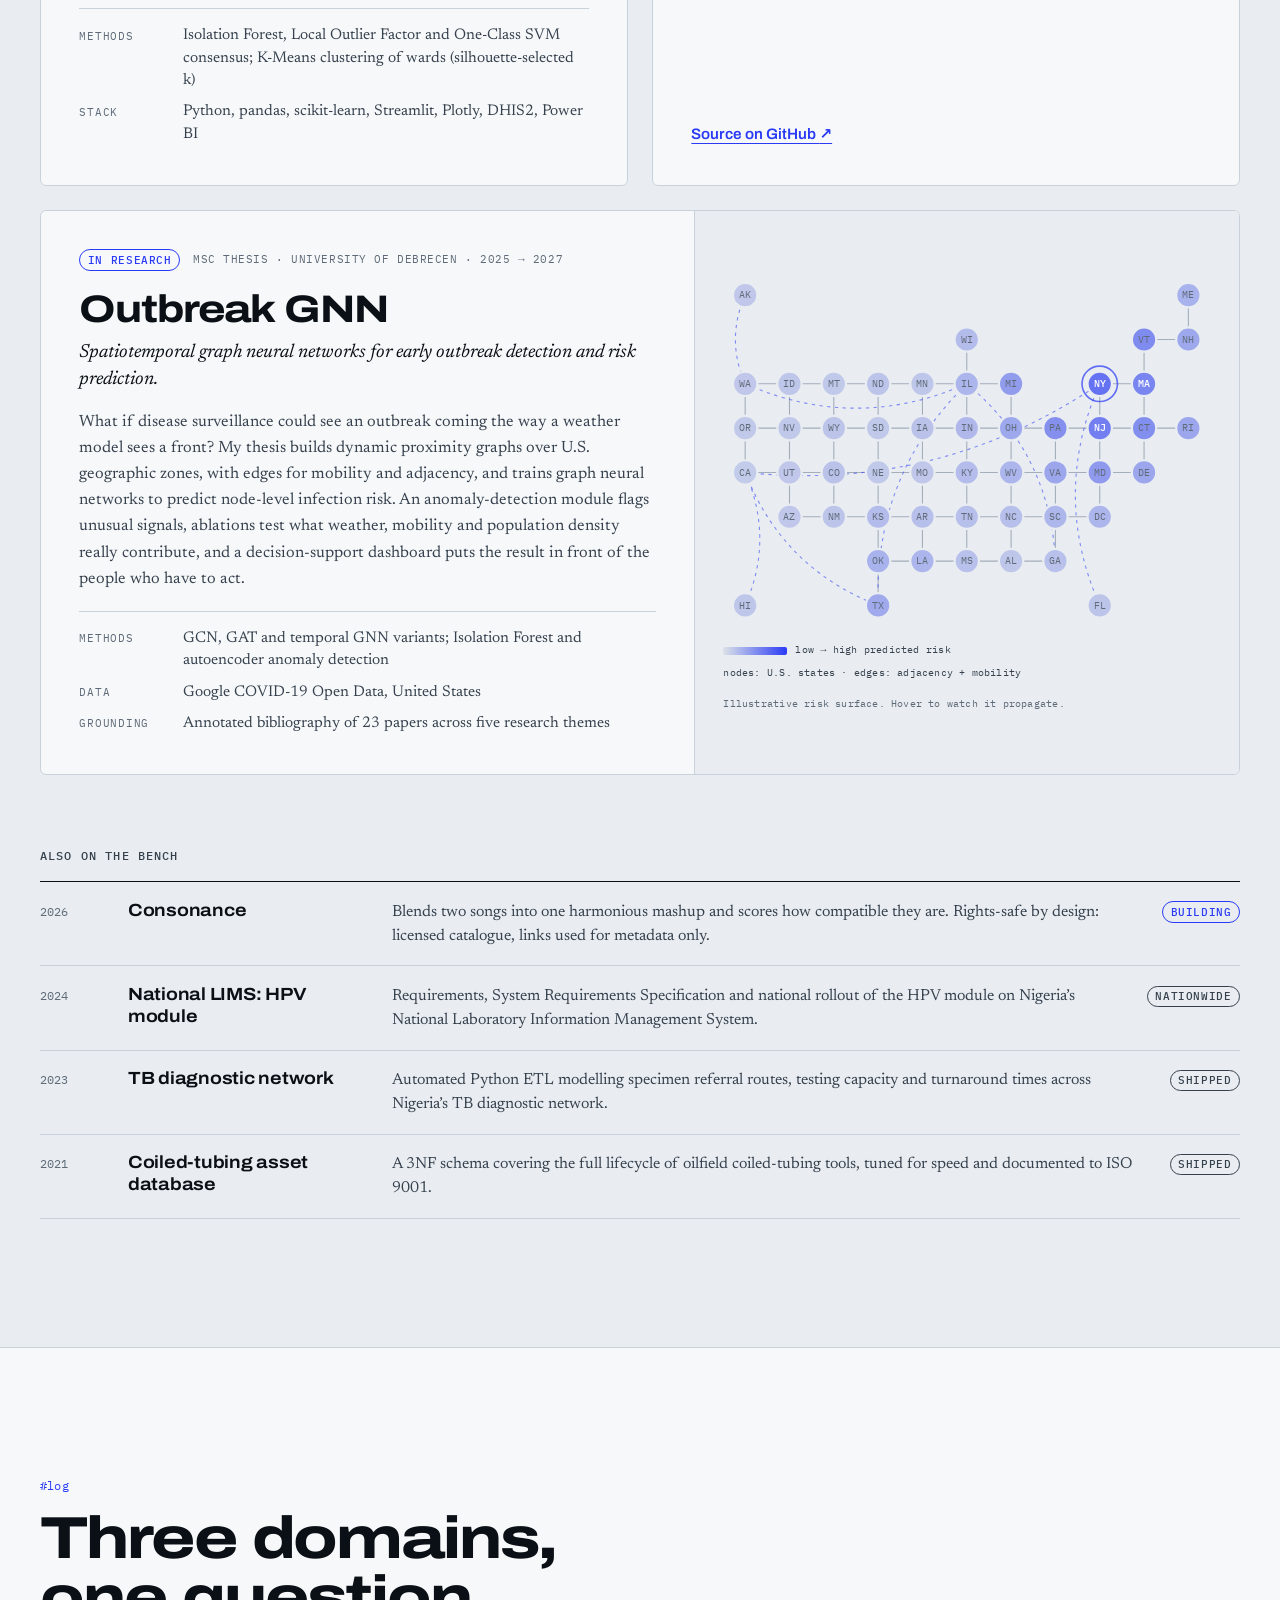
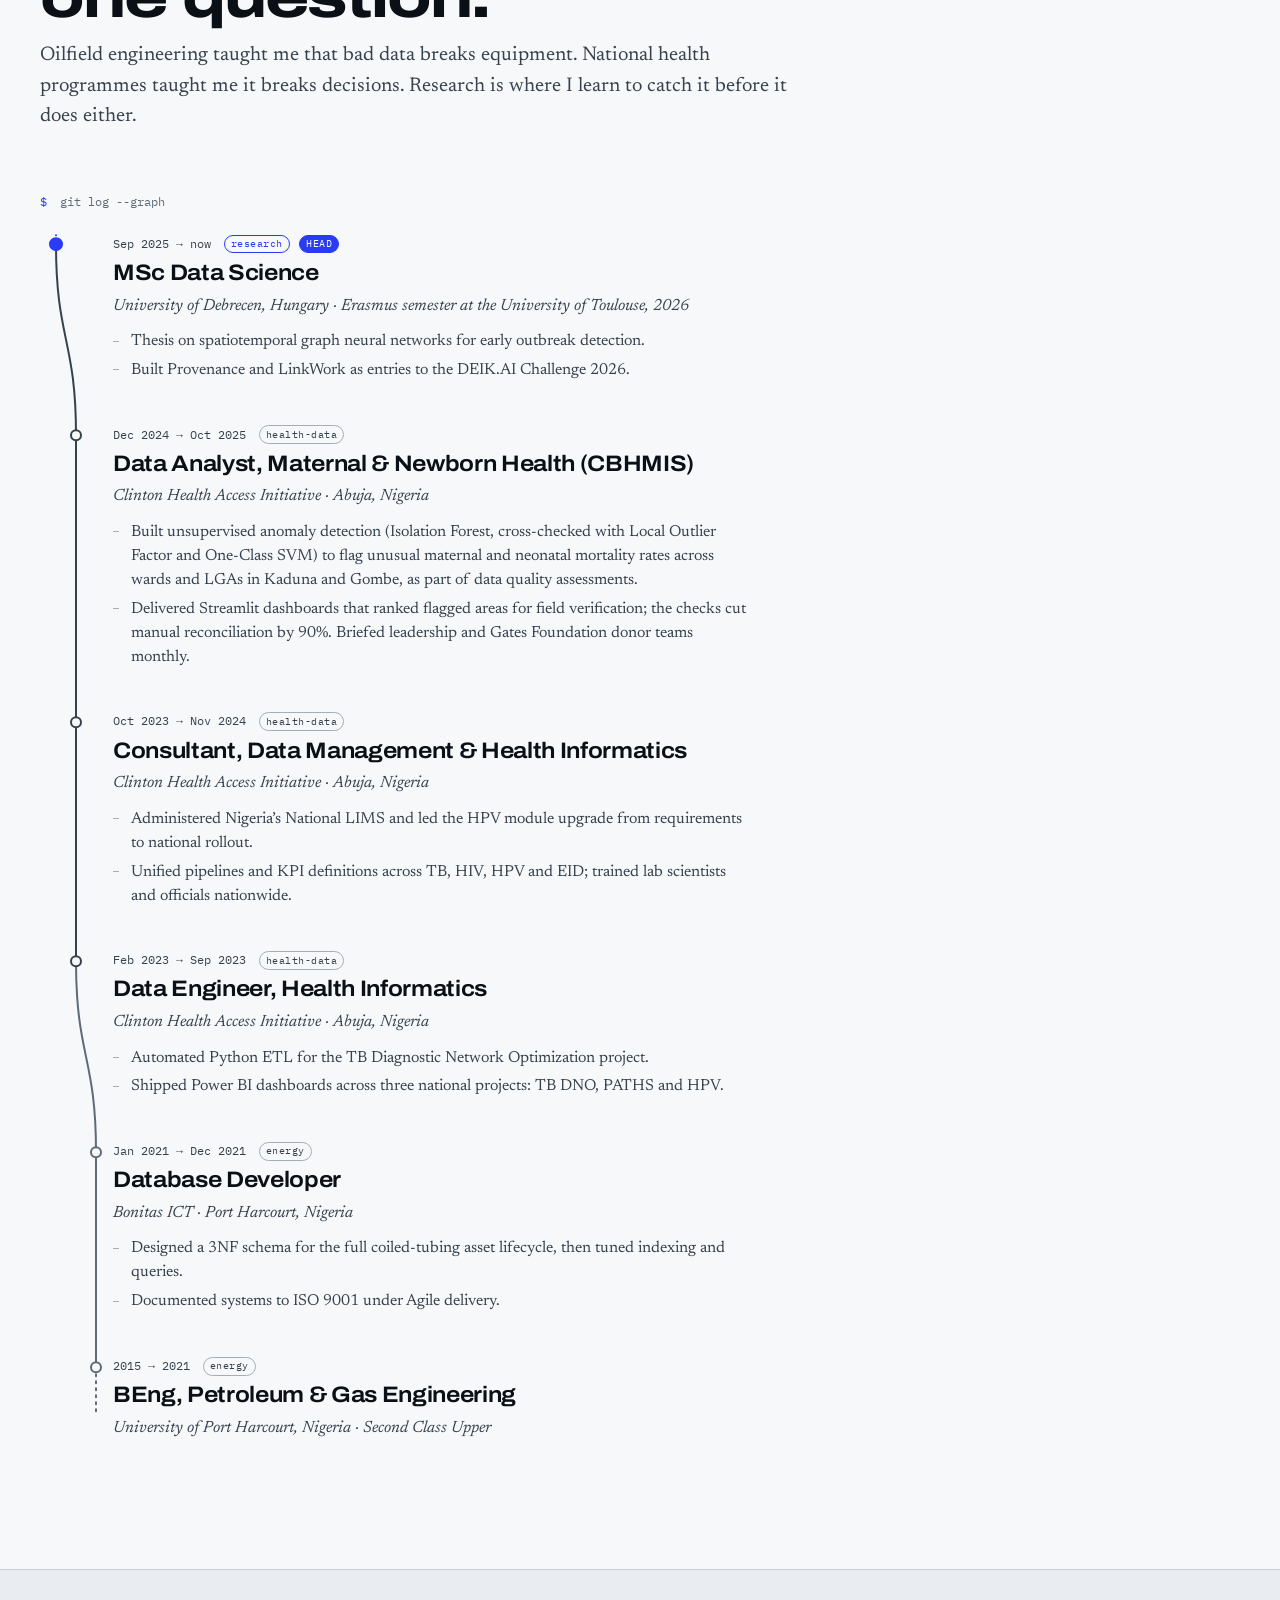
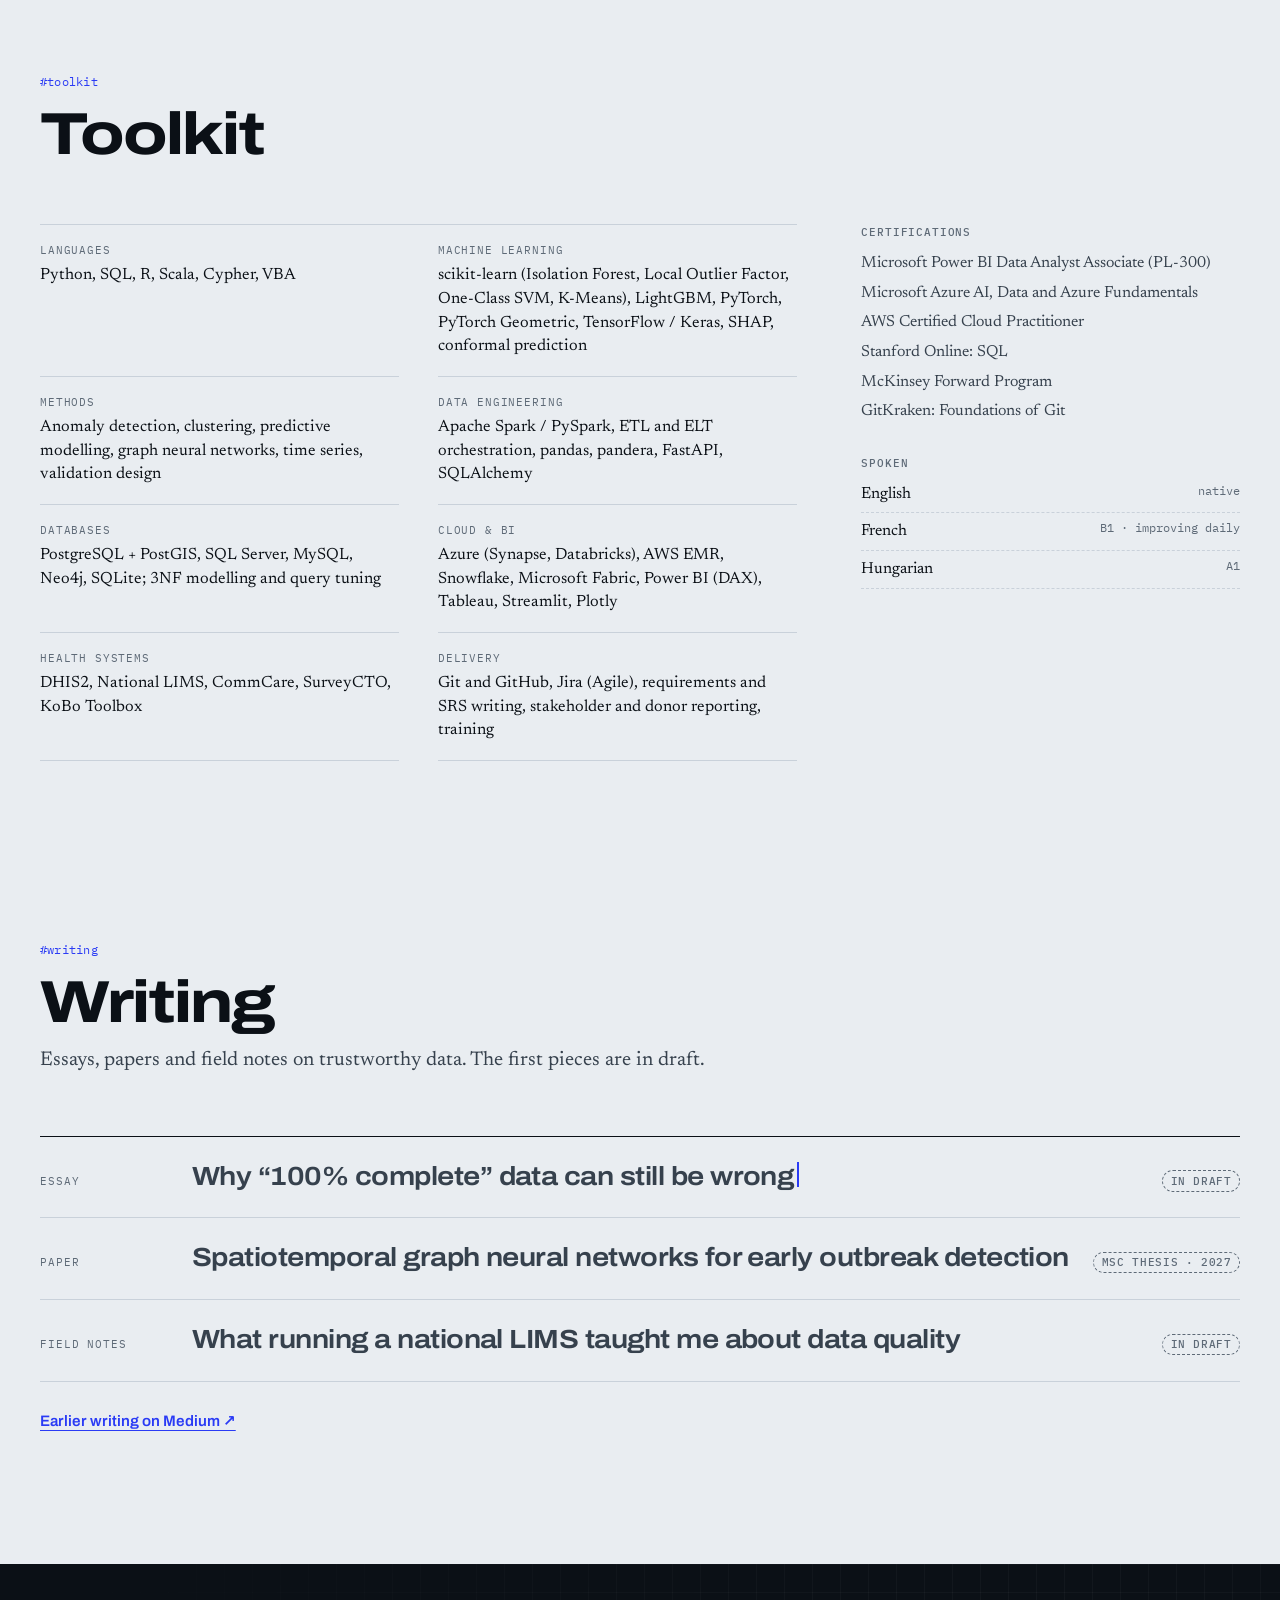
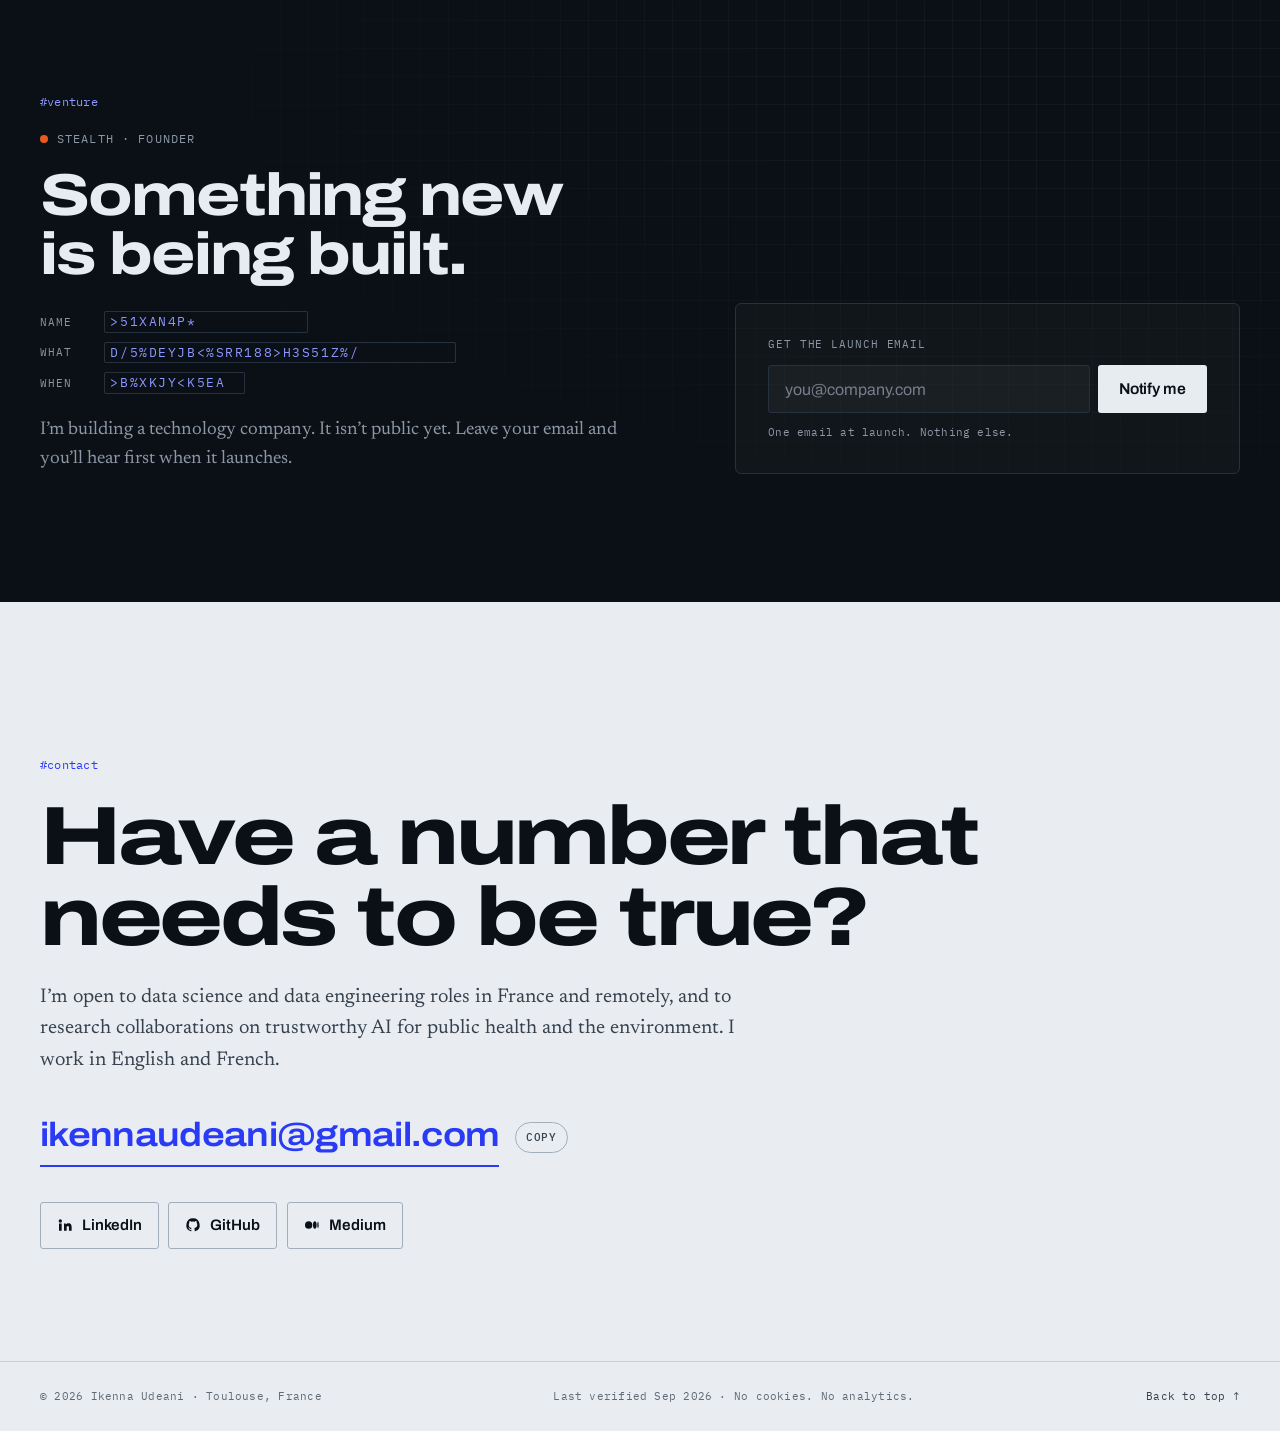
==== commit 36788d17: "Correct CHAI work: anomaly detection for data quality At CHAI I built unsupervised anomaly detection" ====
--- a/site/index.html
+++ b/site/index.html
@@ -134,7 +134,7 @@
         <div class="stat">
           <dt class="stat__label">less manual data reconciliation after anomaly-detection QA</dt>
           <dd class="stat__num">−90%</dd>
-          <dd class="prov mono"><svg viewBox="0 0 16 16" aria-hidden="true"><path d="M3.5 8.5l3 3 6-7"/></svg>src · CHAI, CBHMIS pipeline · 2025</dd>
+          <dd class="prov mono"><svg viewBox="0 0 16 16" aria-hidden="true"><path d="M3.5 8.5l3 3 6-7"/></svg>src · CHAI, CBHMIS data quality assessment · 2025</dd>
         </div>
         <div class="stat">
           <dt class="stat__label">of a city sensor network’s data cells flagged defective, while it reported 100% completeness</dt>
@@ -193,21 +193,22 @@
         <!-- Maternal & newborn -->
         <article class="case" id="mnh">
           <div class="case__visual">
-            <ol class="flow" aria-label="Pipeline from community records to decisions">
-              <li class="flow__step"><span class="flow__k mono">in</span><span>Community health records, multi-state</span></li>
-              <li class="flow__step"><span class="flow__k mono">qa</span><span>Anomaly-detection checks <em class="flow__em">−90% manual reconciliation</em></span></li>
-              <li class="flow__step flow__step--key"><span class="flow__k mono">ml</span><span>Maternal &amp; neonatal mortality risk models</span></li>
-              <li class="flow__step"><span class="flow__k mono">bi</span><span>Early-warning dashboards in Power BI</span></li>
-              <li class="flow__step"><span class="flow__k mono">out</span><span>State teams, CHAI leadership, Gates Foundation donors</span></li>
+            <ol class="flow" aria-label="Data quality pipeline from community health records to field verification">
+              <li class="flow__step"><span class="flow__k mono">in</span><span>CBHMIS community health records, Kaduna and Gombe states</span></li>
+              <li class="flow__step"><span class="flow__k mono">fx</span><span>Mortality rates per ward and LGA <em class="flow__em flow__em--note">deaths per 100,000 and per 1,000 live births</em></span></li>
+              <li class="flow__step flow__step--key"><span class="flow__k mono">ml</span><span>Unsupervised anomaly detection <em class="flow__em flow__em--note">Isolation Forest · LOF · One-Class SVM</em></span></li>
+              <li class="flow__step"><span class="flow__k mono">bi</span><span>Streamlit dashboards ranking flagged wards and LGAs</span></li>
+              <li class="flow__step"><span class="flow__k mono">out</span><span>Field verification and fixes at source <em class="flow__em">−90% manual reconciliation</em></span></li>
             </ol>
           </div>
           <div class="case__body">
-            <div class="case__meta mono"><span class="pill">Deployed</span><span>CHAI · Nigeria · 2024 → 2025</span></div>
-            <h3 class="case__title">Maternal &amp; newborn risk models</h3>
-            <p class="case__kicker">Early warning from community health records.</p>
-            <p>Machine learning models that predict maternal and neonatal mortality risk from longitudinal community health data, so state teams know where to intervene first. I owned the pipeline end to end, from scheduled extraction and QA to scoring and the reporting layer, and worked with Nigeria’s Federal Ministry of Health to activate the DHIS2 Community HMIS module nationwide.</p>
+            <div class="case__meta mono"><span class="pill">Data quality</span><span>CHAI · Kaduna &amp; Gombe, Nigeria · 2024 → 2025</span></div>
+            <h3 class="case__title">CBHMIS anomaly detection</h3>
+            <p class="case__kicker">Which mortality figures are real, and which are reporting errors?</p>
+            <p>As part of CHAI’s data quality assessments, I built unsupervised anomaly detection over Nigeria’s community-based health management information system (CBHMIS). For every ward and LGA in Kaduna and Gombe states, the pipeline turns raw counts into maternal deaths per 100,000 live births and neonatal deaths per 1,000, then flags statistically unusual areas with Isolation Forest, cross-checked against Local Outlier Factor and One-Class SVM. The flags surfaced possible hotspots alongside data problems, such as ward names spelled several ways and deaths reported against zero live births, and flagged areas were recommended for field verification before anyone acted on the numbers.</p>
             <ul class="facts">
-              <li><span class="facts__k mono">Stack</span><span>Python, scikit-learn, SQL, DHIS2, Power BI (DAX)</span></li>
+              <li><span class="facts__k mono">Methods</span><span>Isolation Forest, Local Outlier Factor and One-Class SVM consensus; K-Means clustering of wards (silhouette-selected k)</span></li>
+              <li><span class="facts__k mono">Stack</span><span>Python, pandas, scikit-learn, Streamlit, Plotly, DHIS2, Power BI</span></li>
             </ul>
           </div>
         </article>
@@ -322,8 +323,8 @@
               <h3 class="commit__title">Data Analyst, Maternal &amp; Newborn Health (CBHMIS)</h3>
               <p class="commit__org">Clinton Health Access Initiative · Abuja, Nigeria</p>
               <ul class="commit__notes">
-                <li>Built and deployed ML models predicting maternal and neonatal mortality from community health records.</li>
-                <li>Anomaly-detection QA cut manual reconciliation by 90%; briefed leadership and Gates Foundation donor teams monthly.</li>
+                <li>Built unsupervised anomaly detection (Isolation Forest, cross-checked with Local Outlier Factor and One-Class SVM) to flag unusual maternal and neonatal mortality rates across wards and LGAs in Kaduna and Gombe, as part of data quality assessments.</li>
+                <li>Delivered Streamlit dashboards that ranked flagged areas for field verification; the checks cut manual reconciliation by 90%. Briefed leadership and Gates Foundation donor teams monthly.</li>
               </ul>
             </li>
             <li class="commit" data-lane="1">
@@ -374,11 +375,11 @@
       <div class="kit">
         <dl class="kit__grid">
           <div class="kit__group"><dt class="mono">Languages</dt><dd>Python, SQL, R, Scala, Cypher, VBA</dd></div>
-          <div class="kit__group"><dt class="mono">Machine learning</dt><dd>scikit-learn, LightGBM, PyTorch, PyTorch Geometric, TensorFlow / Keras, SHAP, conformal prediction</dd></div>
-          <div class="kit__group"><dt class="mono">Methods</dt><dd>Predictive modelling, graph neural networks, time series, anomaly detection, validation design</dd></div>
+          <div class="kit__group"><dt class="mono">Machine learning</dt><dd>scikit-learn (Isolation Forest, Local Outlier Factor, One-Class SVM, K-Means), LightGBM, PyTorch, PyTorch Geometric, TensorFlow / Keras, SHAP, conformal prediction</dd></div>
+          <div class="kit__group"><dt class="mono">Methods</dt><dd>Anomaly detection, clustering, predictive modelling, graph neural networks, time series, validation design</dd></div>
           <div class="kit__group"><dt class="mono">Data engineering</dt><dd>Apache Spark / PySpark, ETL and ELT orchestration, pandas, pandera, FastAPI, SQLAlchemy</dd></div>
           <div class="kit__group"><dt class="mono">Databases</dt><dd>PostgreSQL + PostGIS, SQL Server, MySQL, Neo4j, SQLite; 3NF modelling and query tuning</dd></div>
-          <div class="kit__group"><dt class="mono">Cloud &amp; BI</dt><dd>Azure (Synapse, Databricks), AWS EMR, Snowflake, Microsoft Fabric, Power BI (DAX), Tableau</dd></div>
+          <div class="kit__group"><dt class="mono">Cloud &amp; BI</dt><dd>Azure (Synapse, Databricks), AWS EMR, Snowflake, Microsoft Fabric, Power BI (DAX), Tableau, Streamlit, Plotly</dd></div>
           <div class="kit__group"><dt class="mono">Health systems</dt><dd>DHIS2, National LIMS, CommCare, SurveyCTO, KoBo Toolbox</dd></div>
           <div class="kit__group"><dt class="mono">Delivery</dt><dd>Git and GitHub, Jira (Agile), requirements and SRS writing, stakeholder and donor reporting, training</dd></div>
         </dl>
--- a/site/assets/site.css
+++ b/site/assets/site.css
@@ -793,6 +793,7 @@
 .flow__step--key .flow__k { background: var(--accent); border-color: var(--accent); color: var(--accent-ink); }
 .flow__step--key { font-weight: 650; }
 .flow__em { display: block; font-family: var(--font-mono); font-style: normal; font-size: .66rem; color: var(--ok); letter-spacing: .02em; margin-top: .15rem; }
+.flow__em--note { color: var(--muted); }
 
 /* LinkWork ledger */
 .chain { display: flex; flex-wrap: wrap; align-items: center; gap: .4rem .5rem; font-size: .66rem; letter-spacing: .04em; text-transform: uppercase; color: var(--ink-2); }
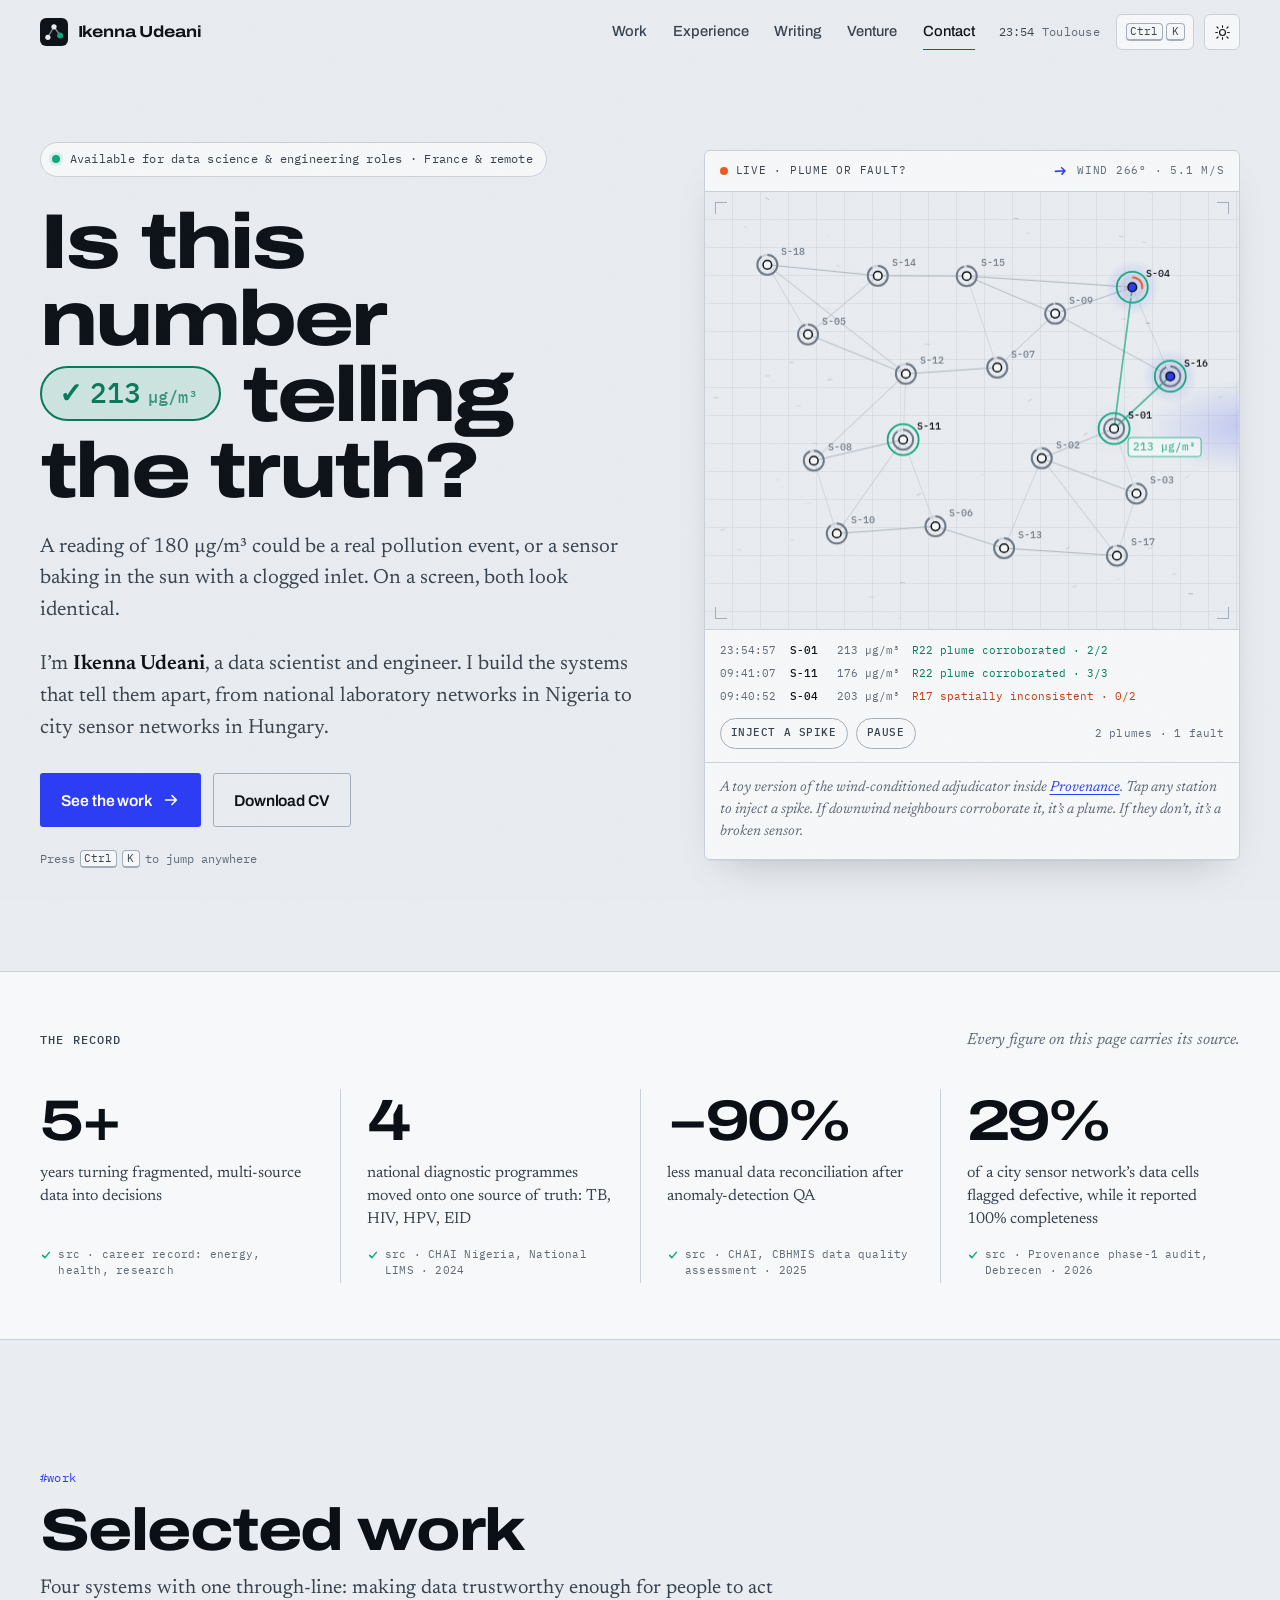
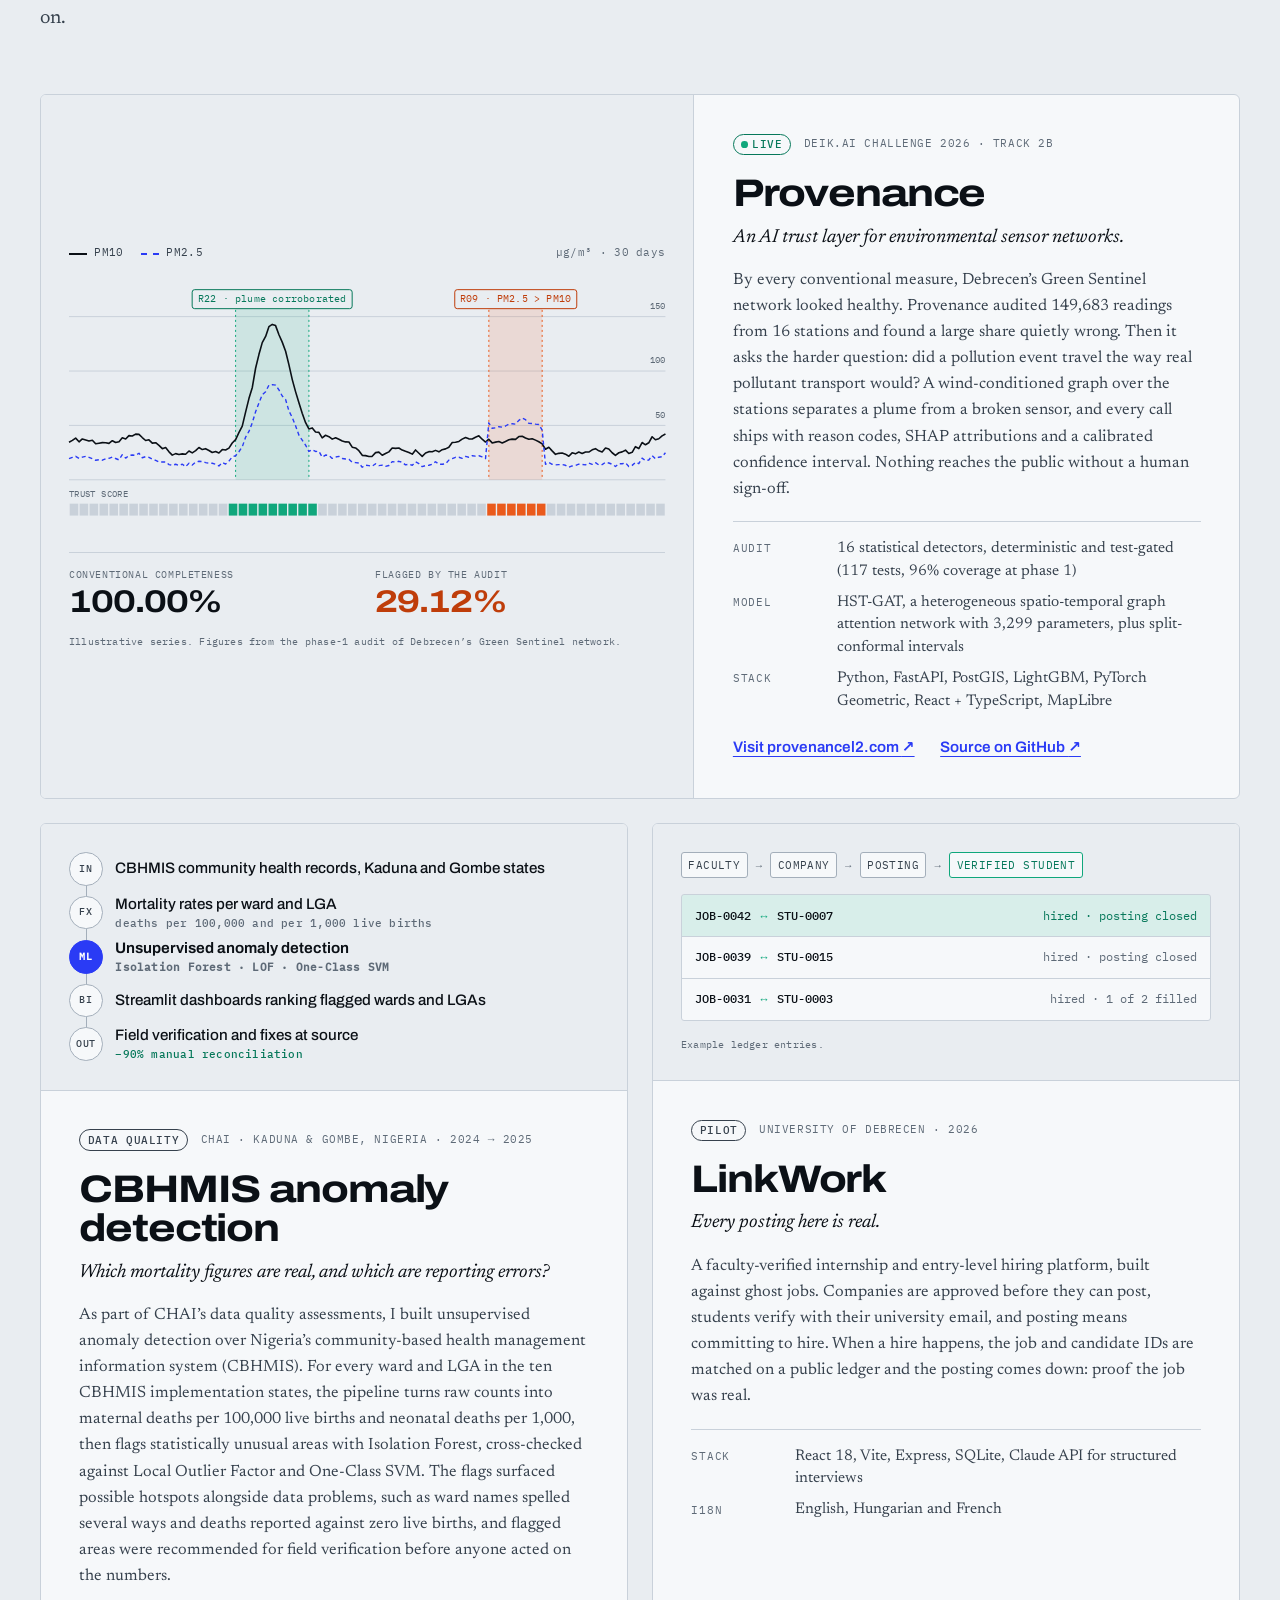
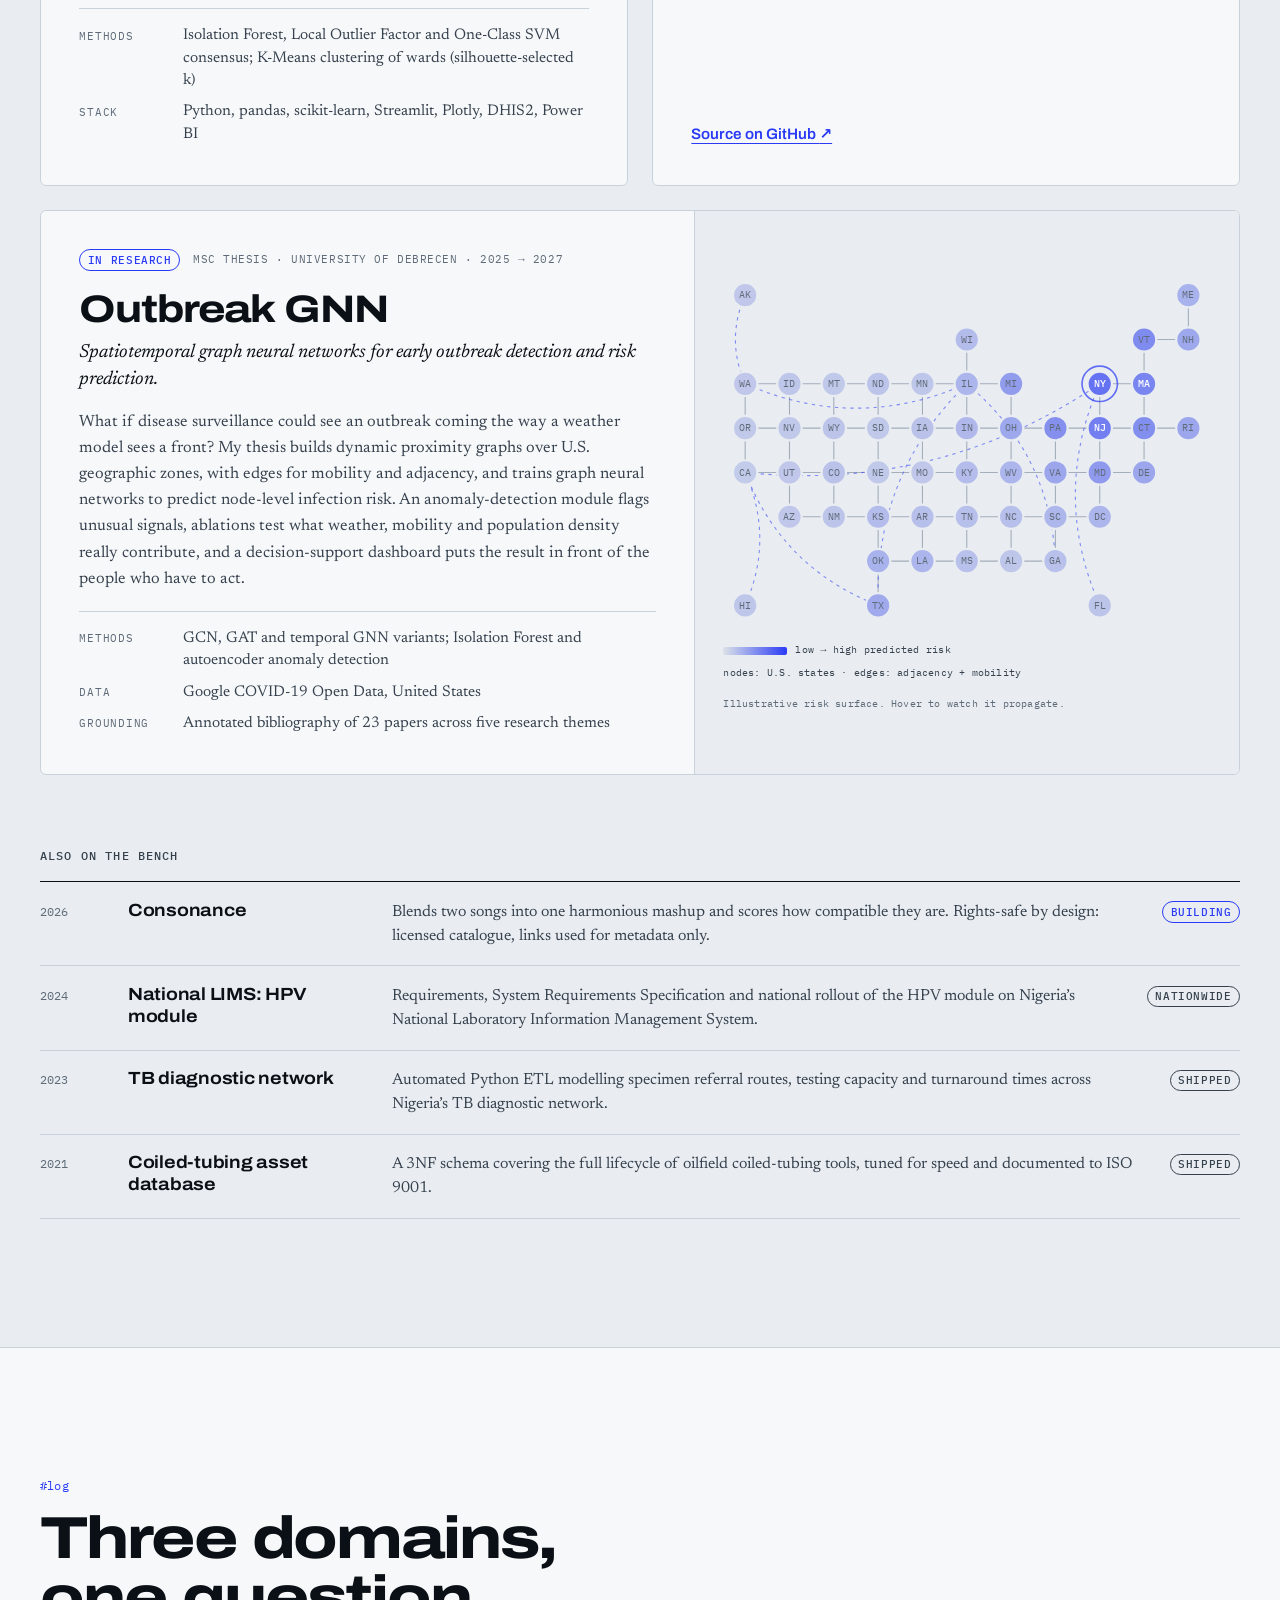
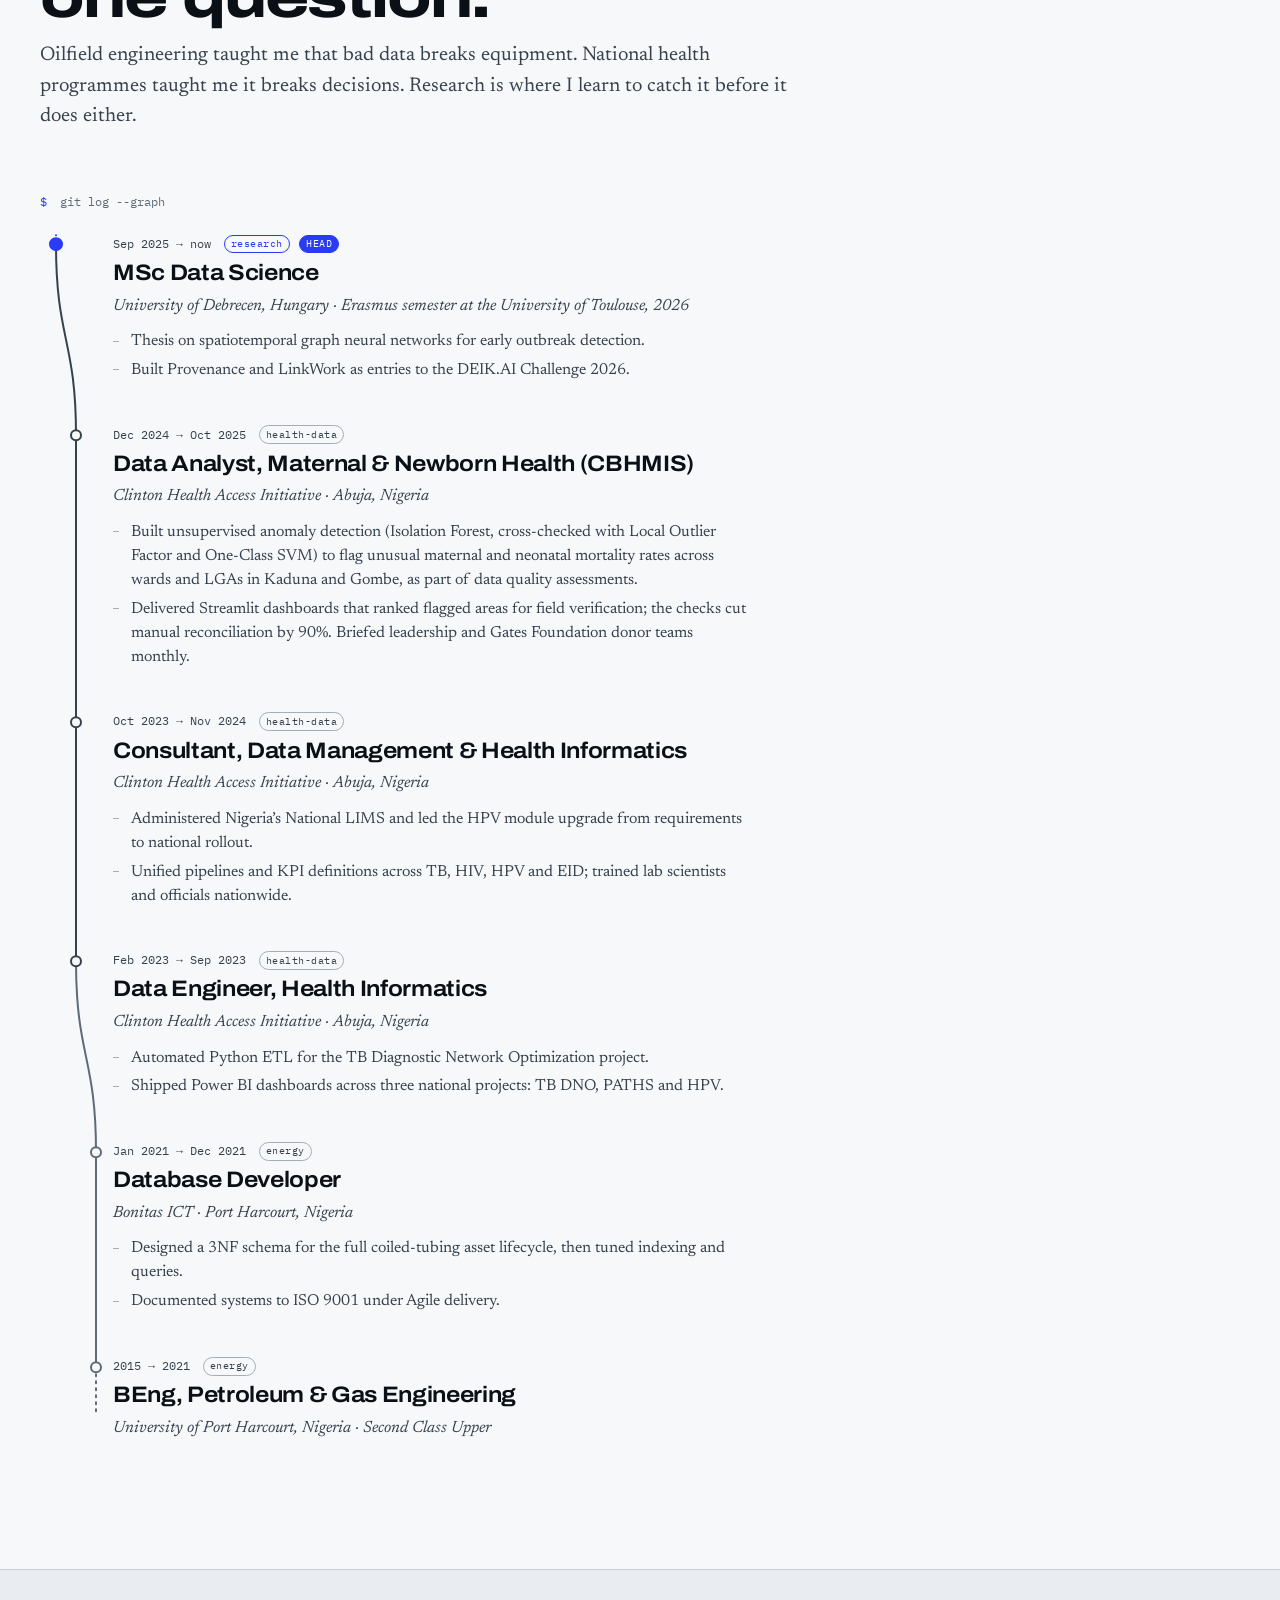
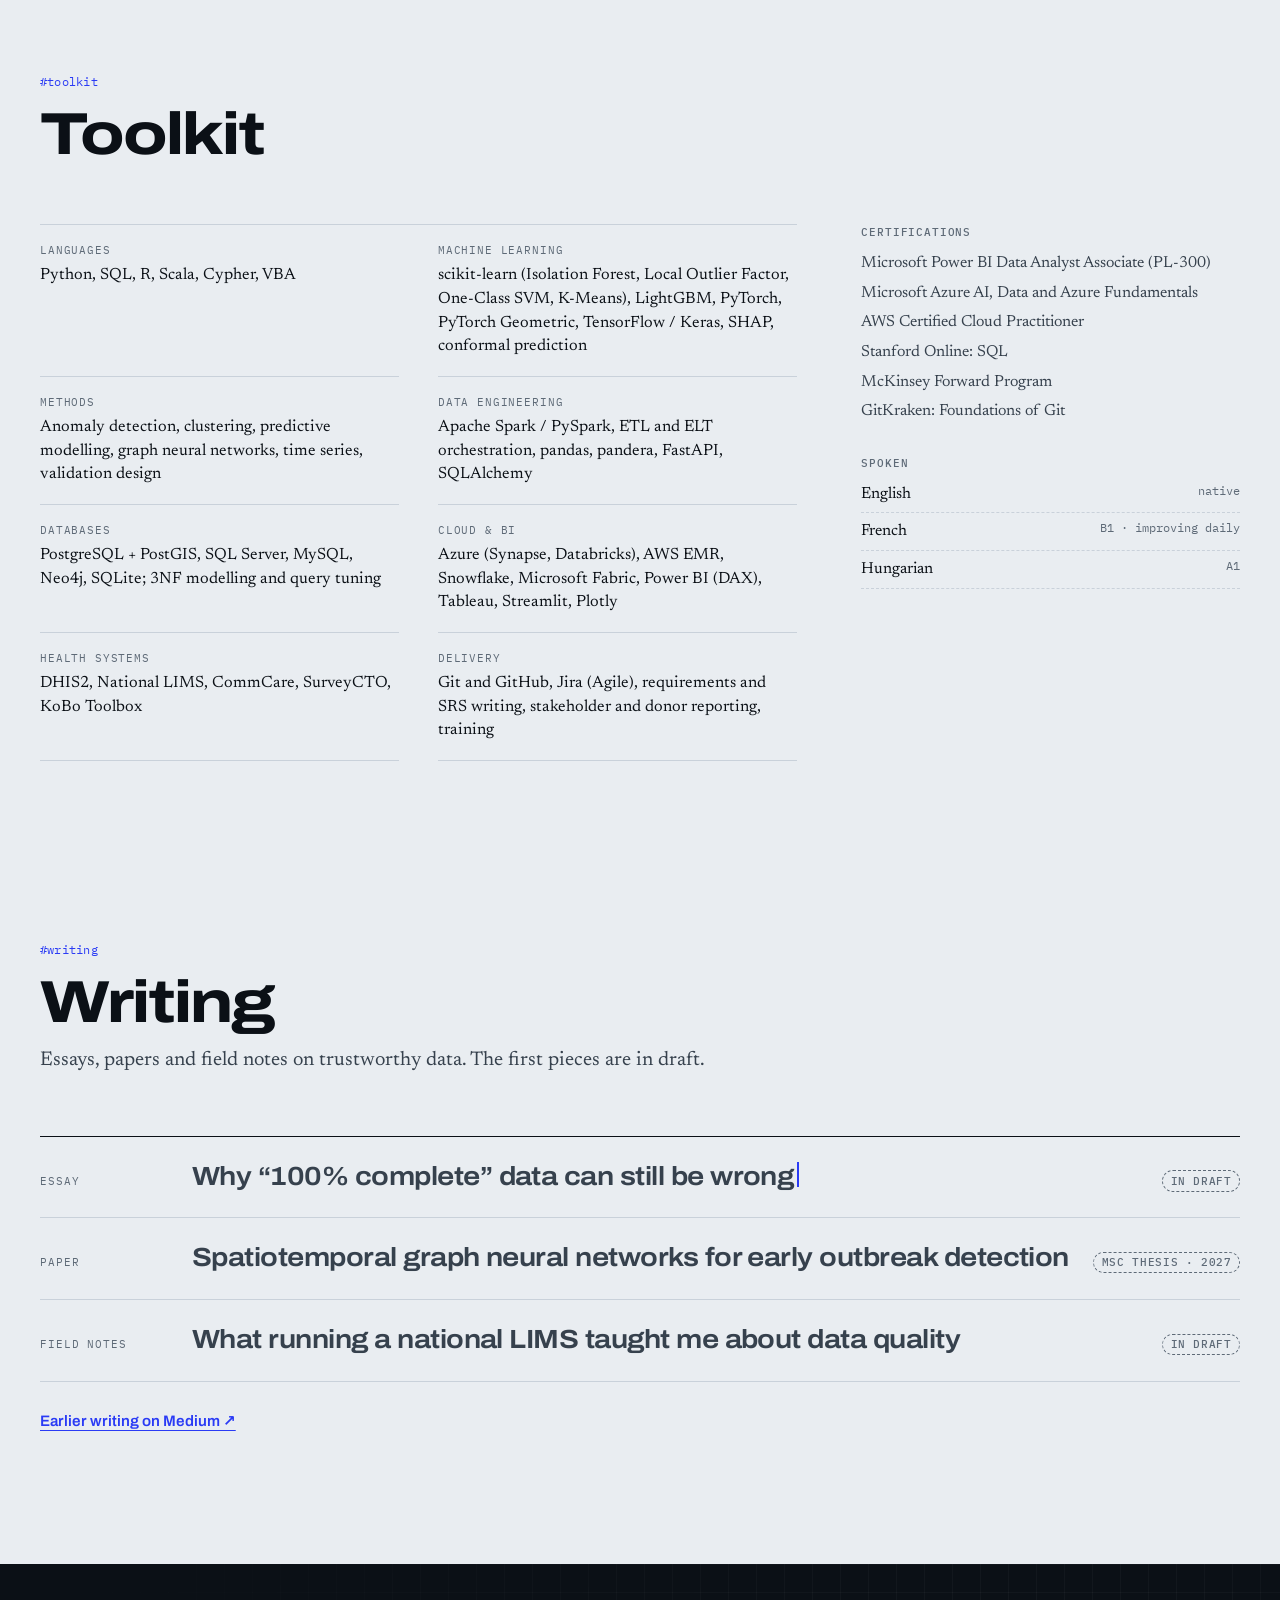
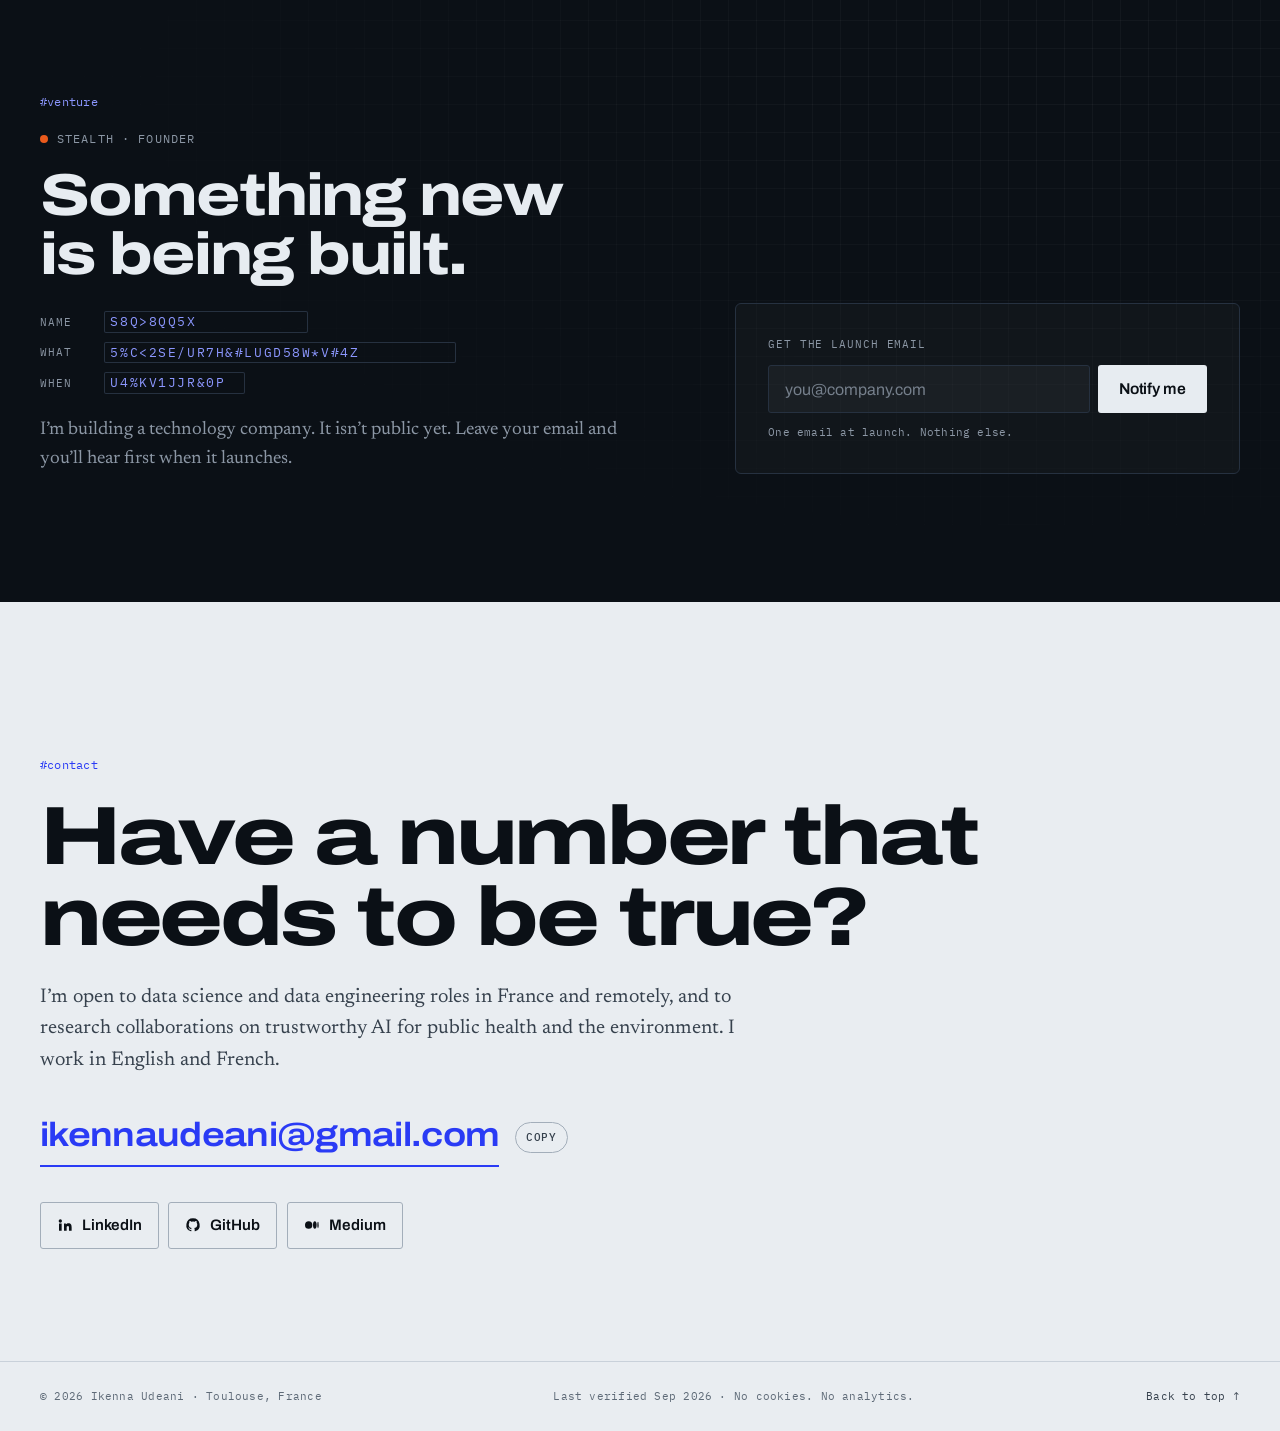
==== commit aa19ba94: "Widen CBHMIS case study scope to the ten implementation states Co-Authored-By: Claude Opus 5.5 <nore" ====
--- a/site/index.html
+++ b/site/index.html
@@ -205,7 +205,7 @@
             <div class="case__meta mono"><span class="pill">Data quality</span><span>CHAI · Kaduna &amp; Gombe, Nigeria · 2024 → 2025</span></div>
             <h3 class="case__title">CBHMIS anomaly detection</h3>
             <p class="case__kicker">Which mortality figures are real, and which are reporting errors?</p>
-            <p>As part of CHAI’s data quality assessments, I built unsupervised anomaly detection over Nigeria’s community-based health management information system (CBHMIS). For every ward and LGA in Kaduna and Gombe states, the pipeline turns raw counts into maternal deaths per 100,000 live births and neonatal deaths per 1,000, then flags statistically unusual areas with Isolation Forest, cross-checked against Local Outlier Factor and One-Class SVM. The flags surfaced possible hotspots alongside data problems, such as ward names spelled several ways and deaths reported against zero live births, and flagged areas were recommended for field verification before anyone acted on the numbers.</p>
+            <p>As part of CHAI’s data quality assessments, I built unsupervised anomaly detection over Nigeria’s community-based health management information system (CBHMIS). For every ward and LGA in the ten CBHMIS implementation states, the pipeline turns raw counts into maternal deaths per 100,000 live births and neonatal deaths per 1,000, then flags statistically unusual areas with Isolation Forest, cross-checked against Local Outlier Factor and One-Class SVM. The flags surfaced possible hotspots alongside data problems, such as ward names spelled several ways and deaths reported against zero live births, and flagged areas were recommended for field verification before anyone acted on the numbers.</p>
             <ul class="facts">
               <li><span class="facts__k mono">Methods</span><span>Isolation Forest, Local Outlier Factor and One-Class SVM consensus; K-Means clustering of wards (silhouette-selected k)</span></li>
               <li><span class="facts__k mono">Stack</span><span>Python, pandas, scikit-learn, Streamlit, Plotly, DHIS2, Power BI</span></li>
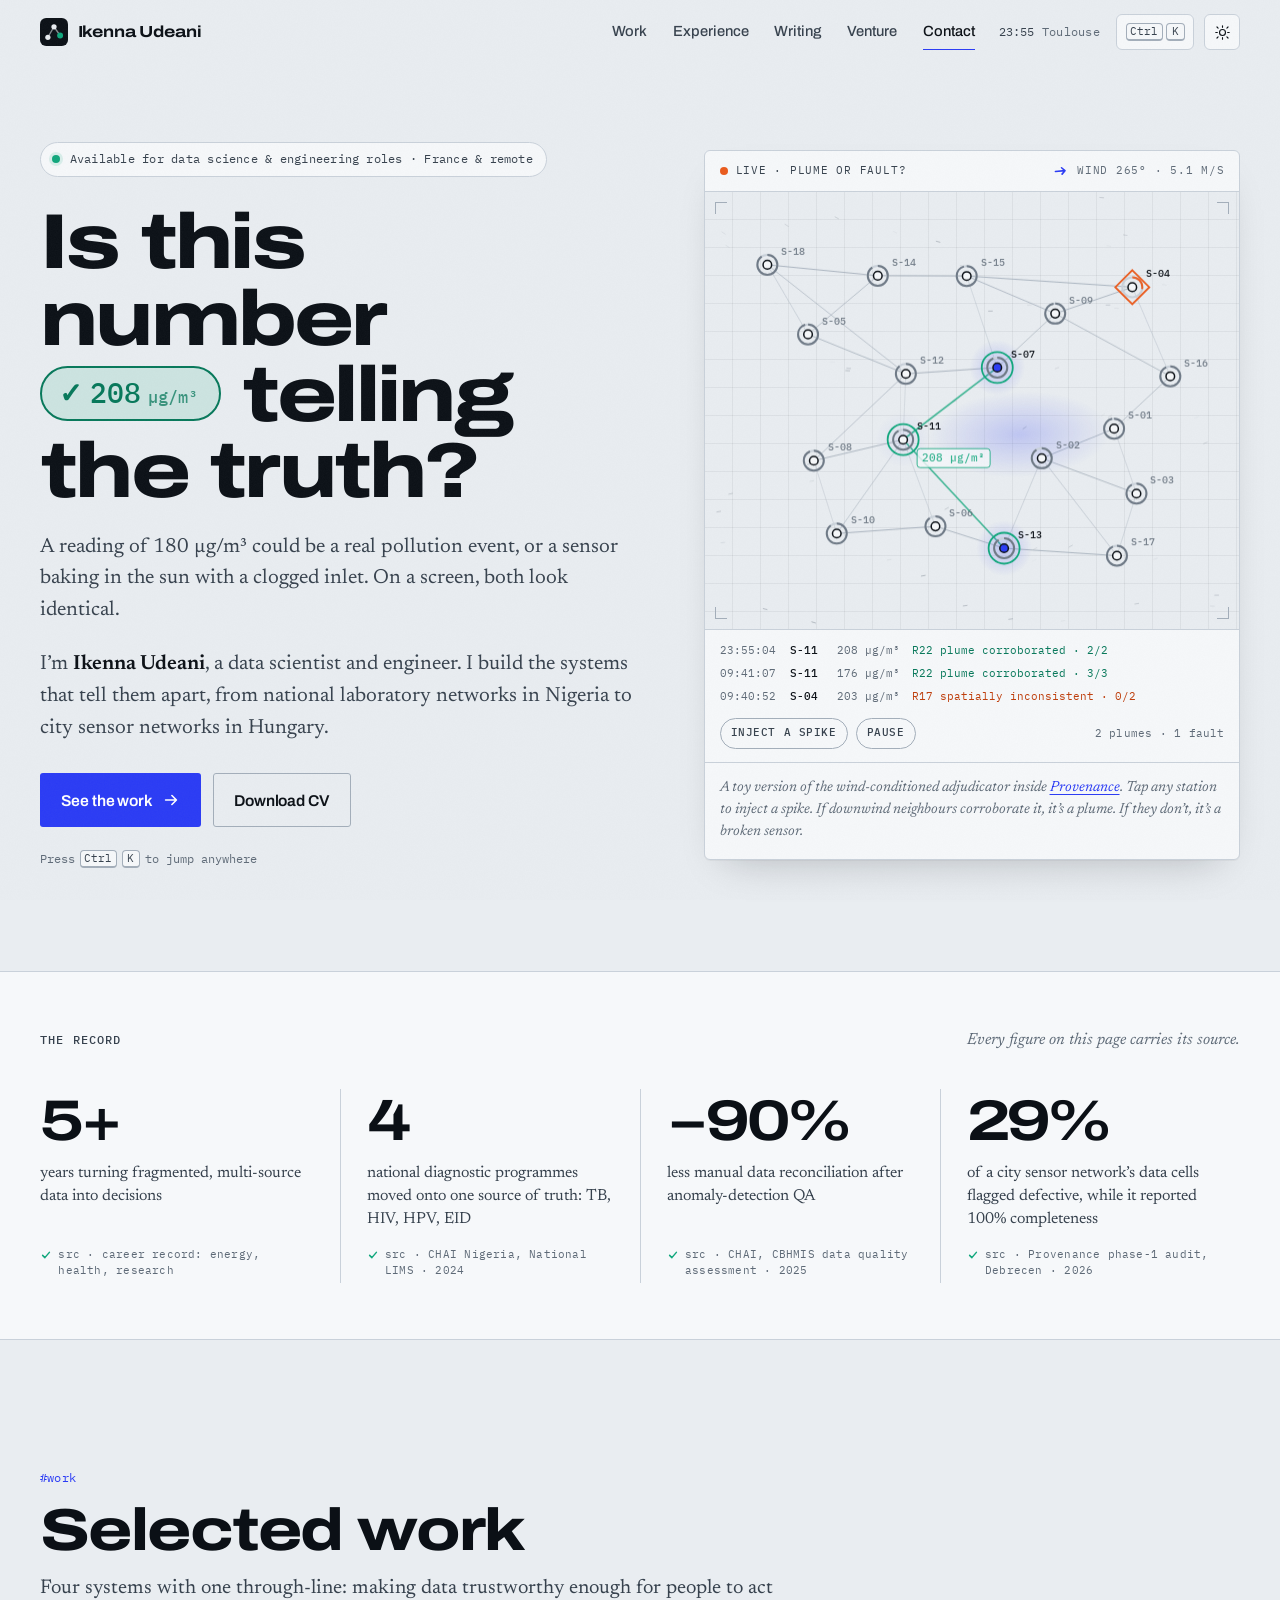
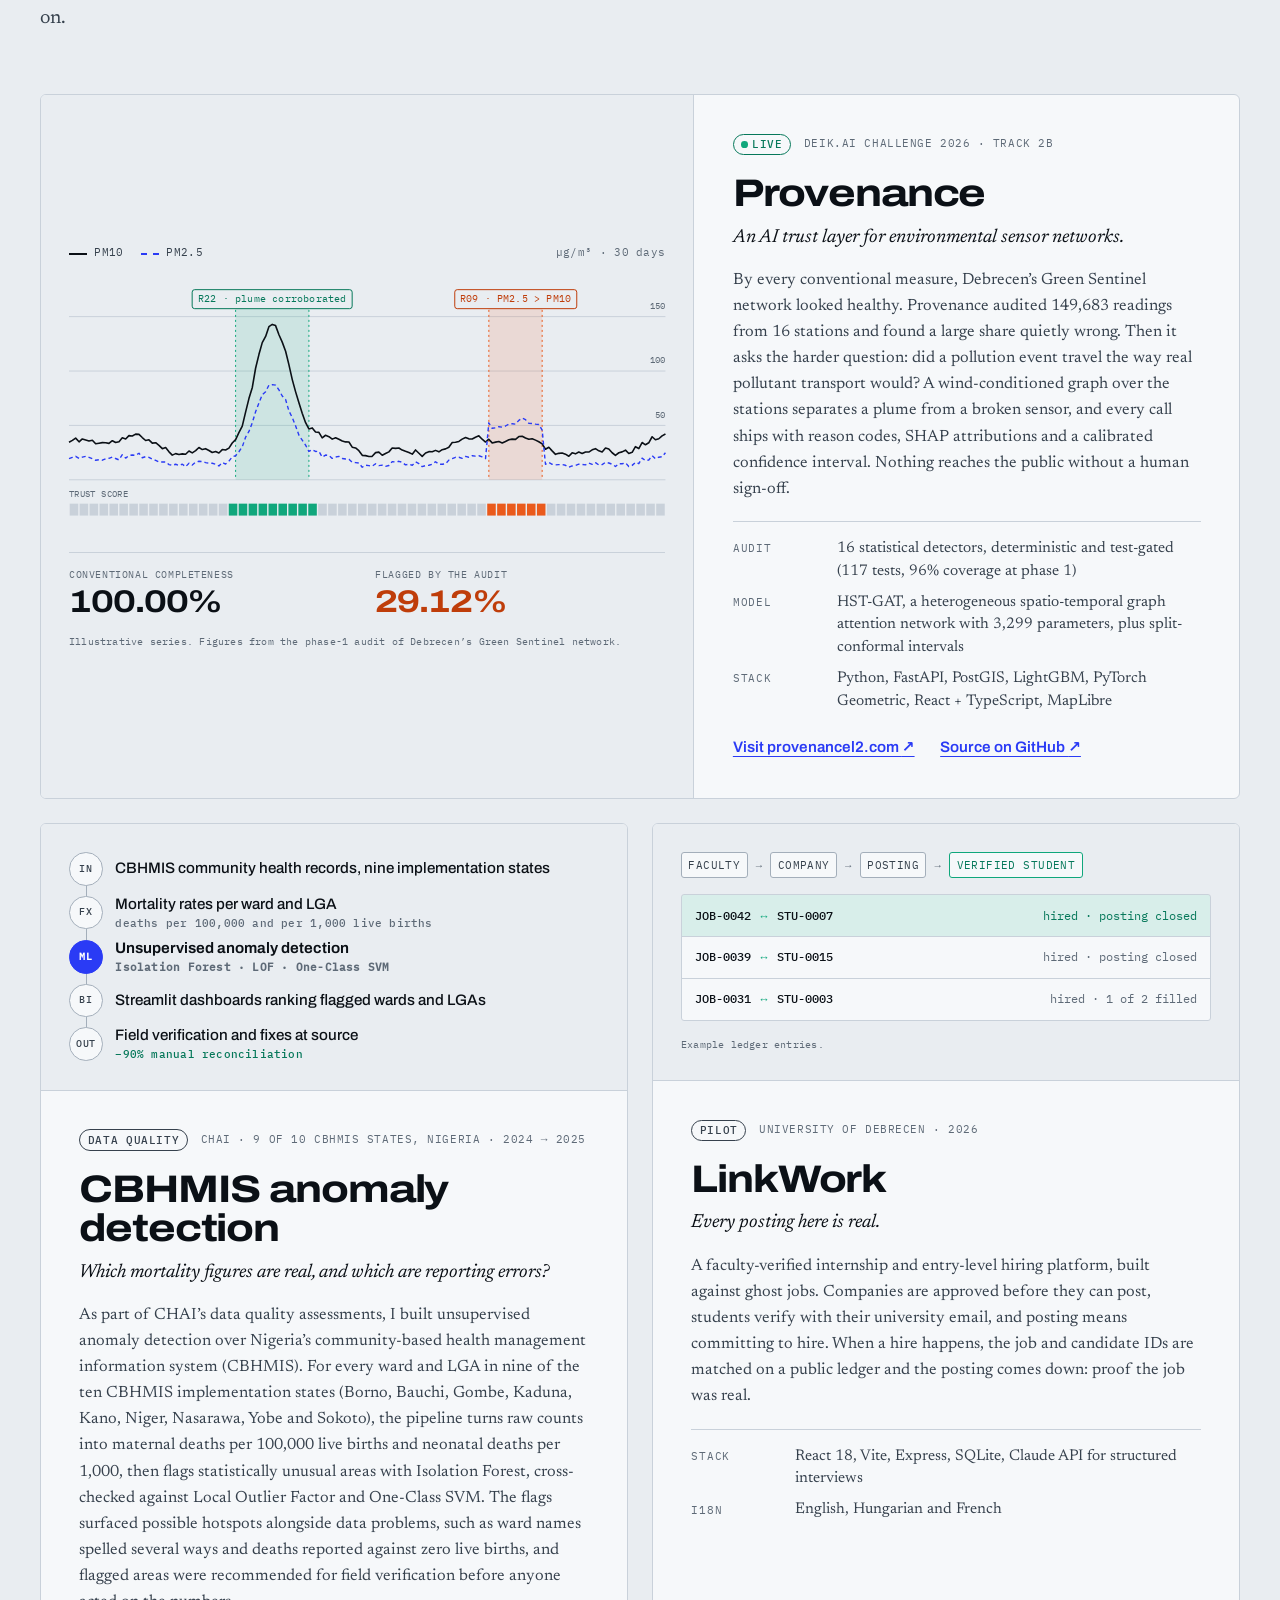
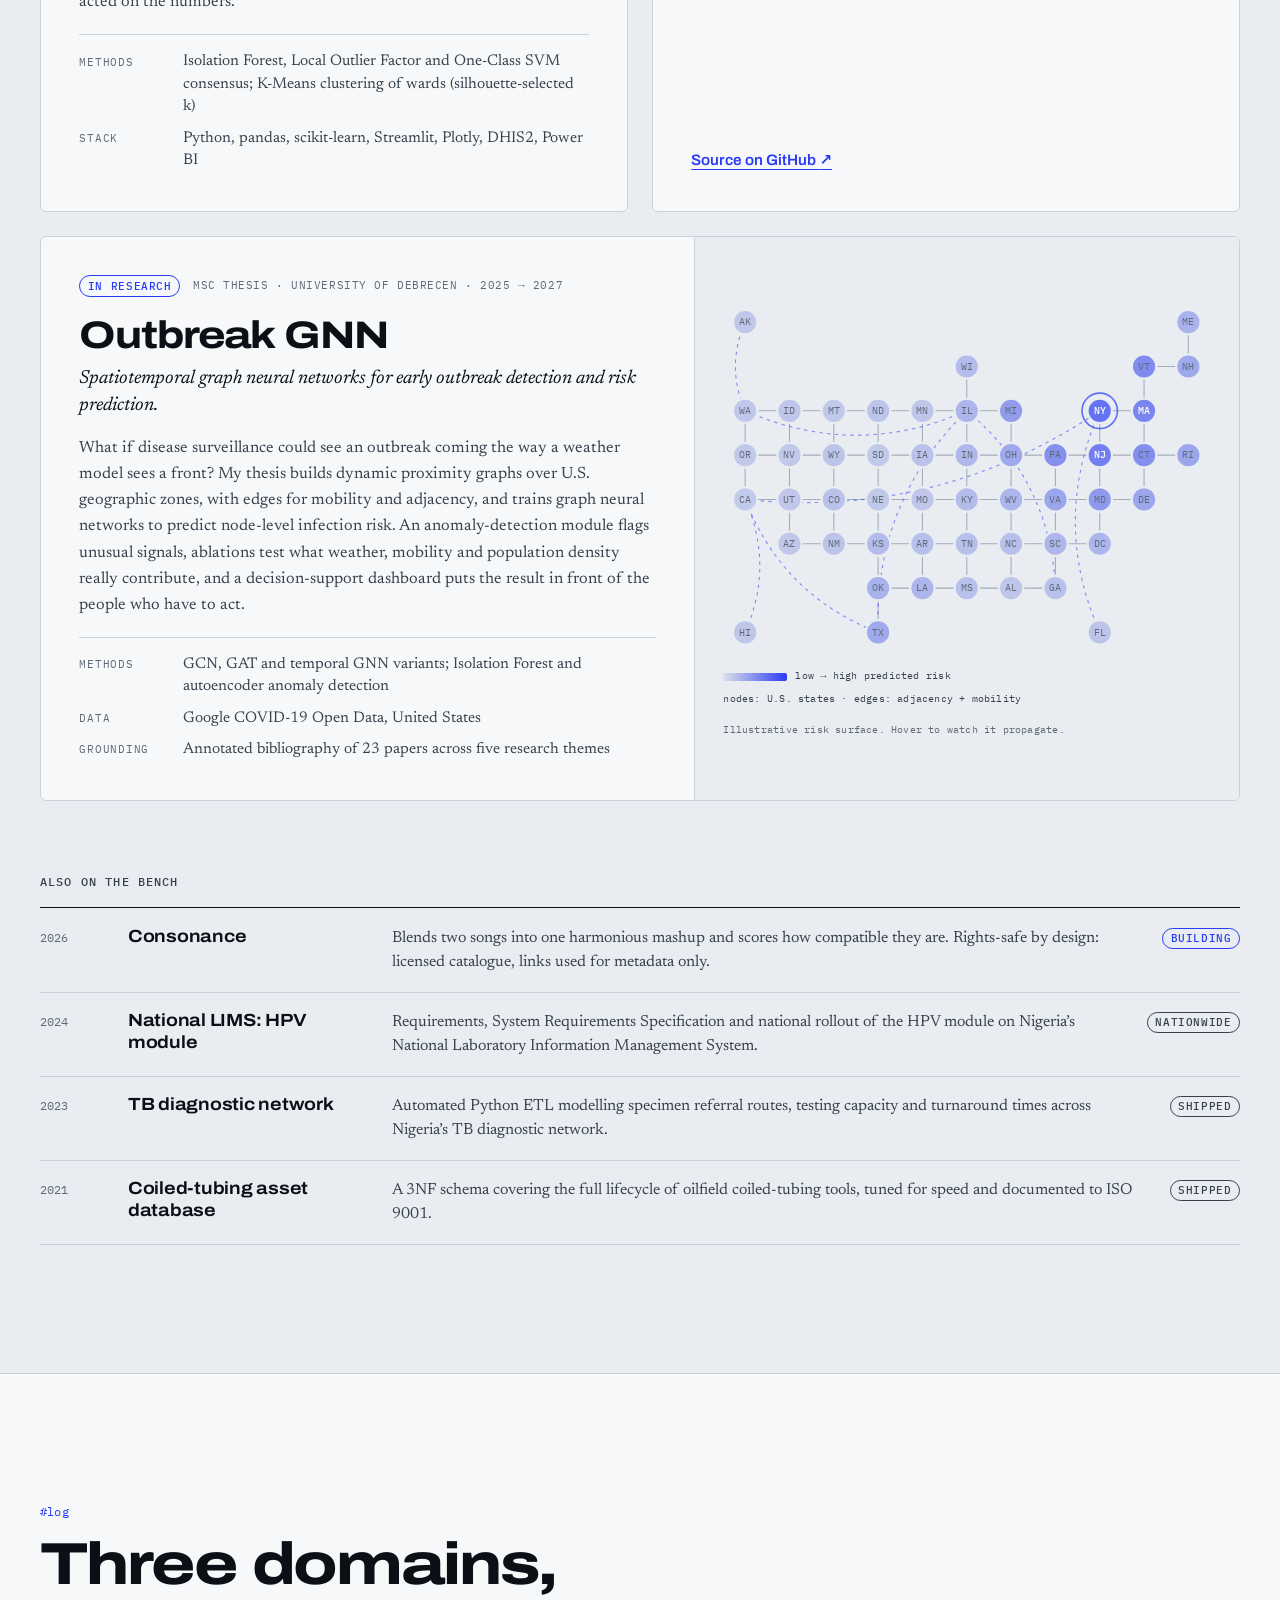
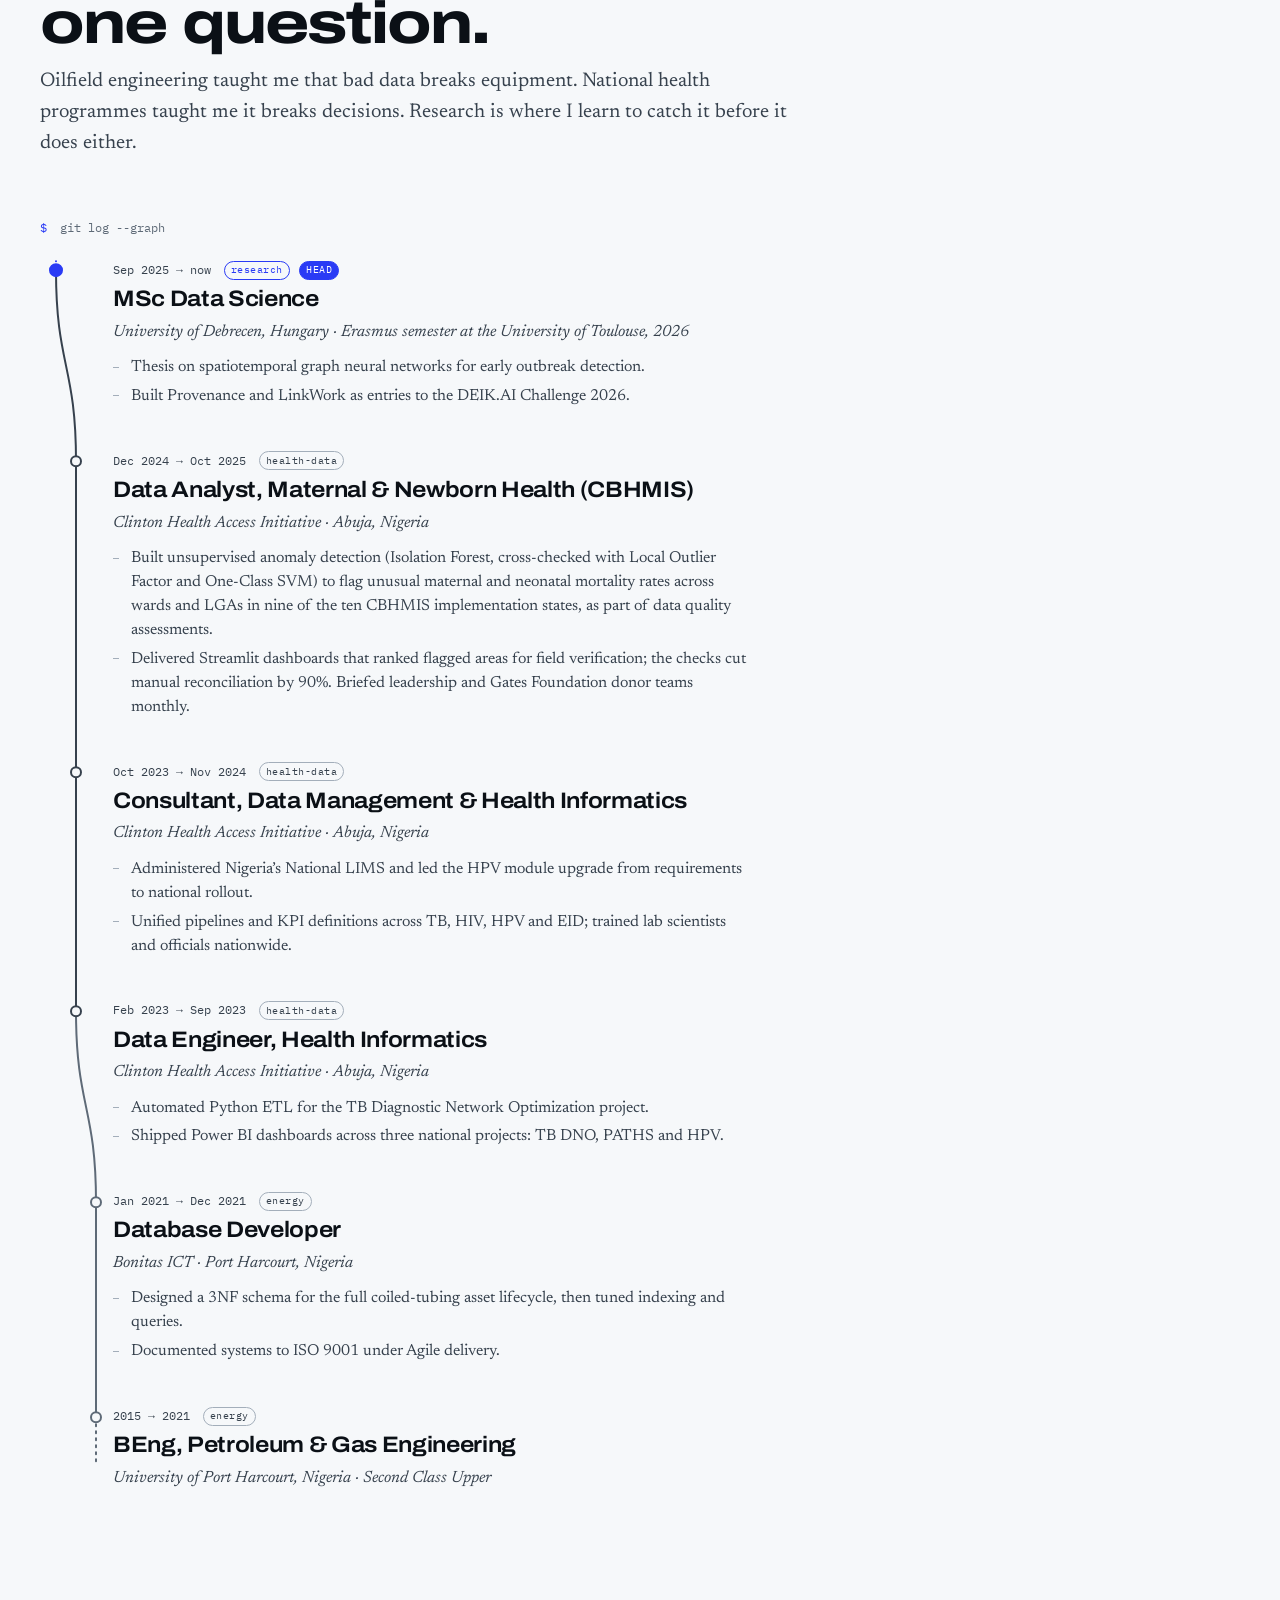
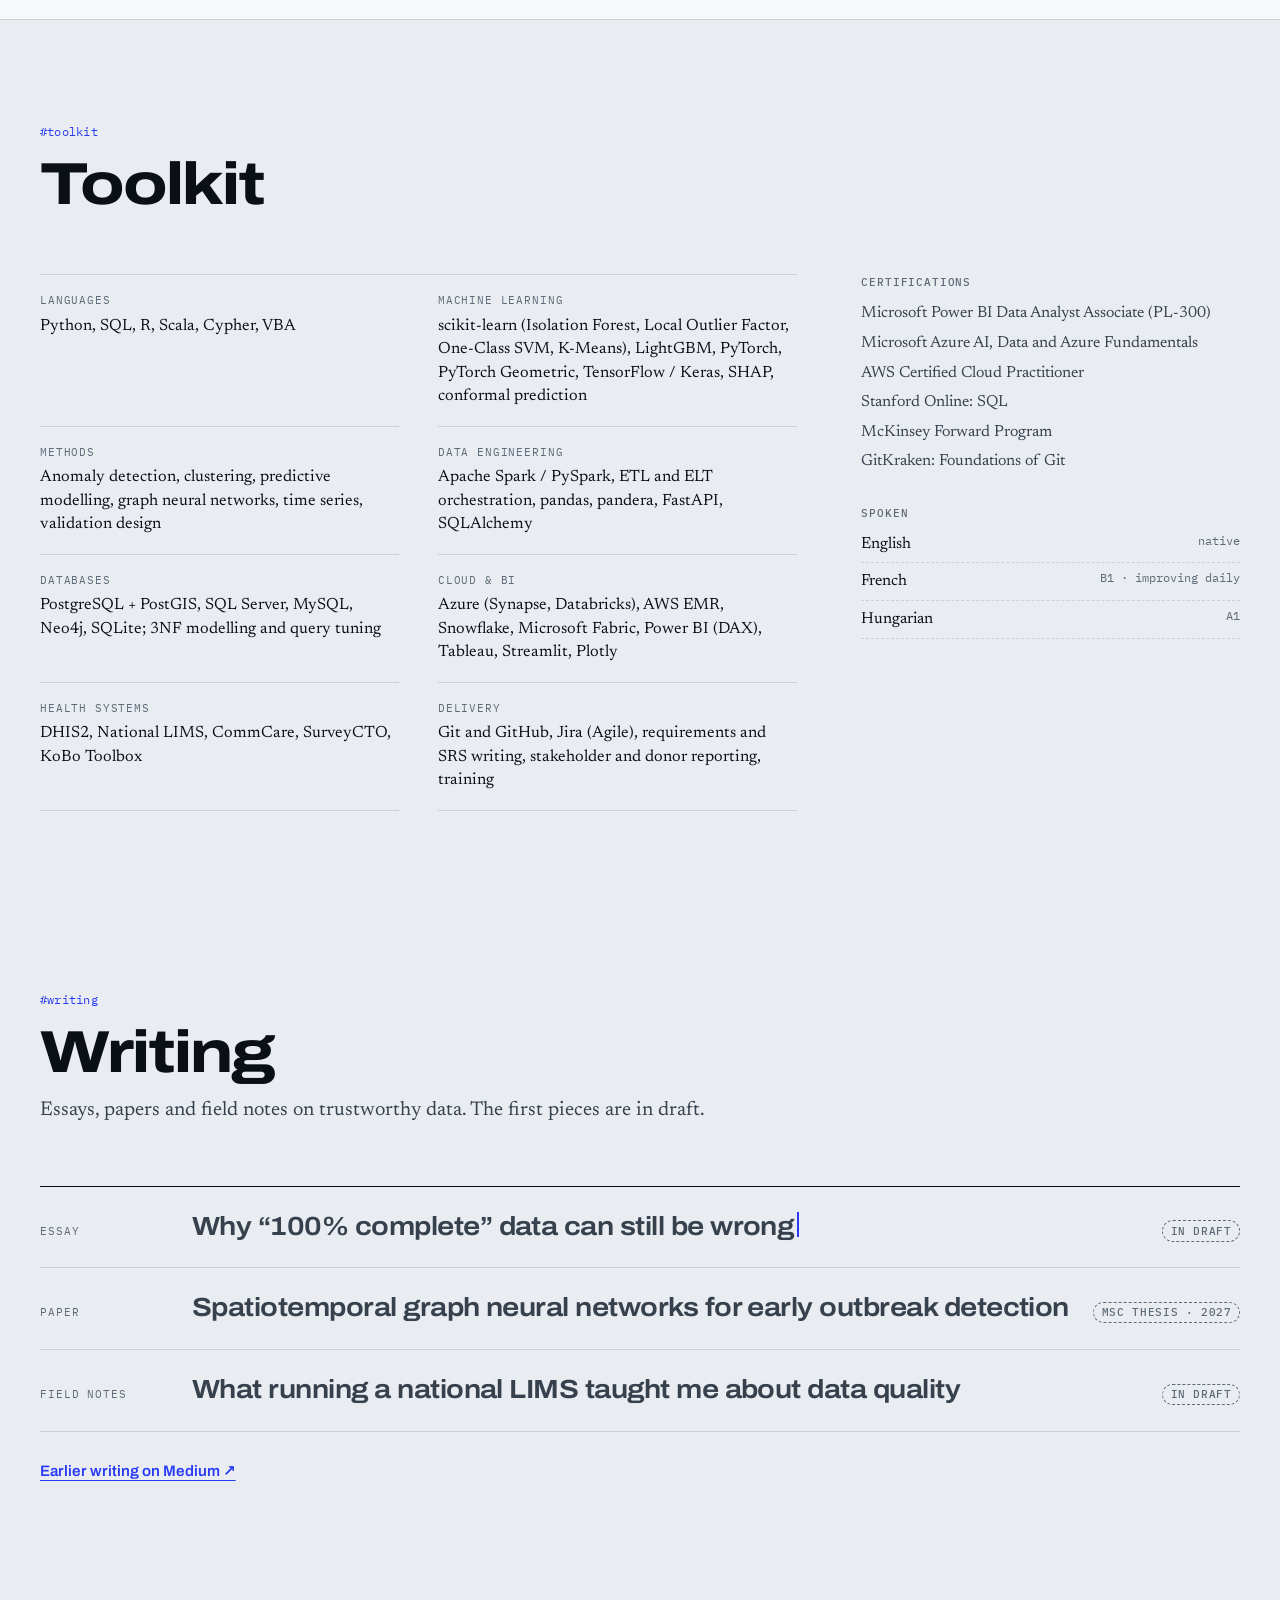
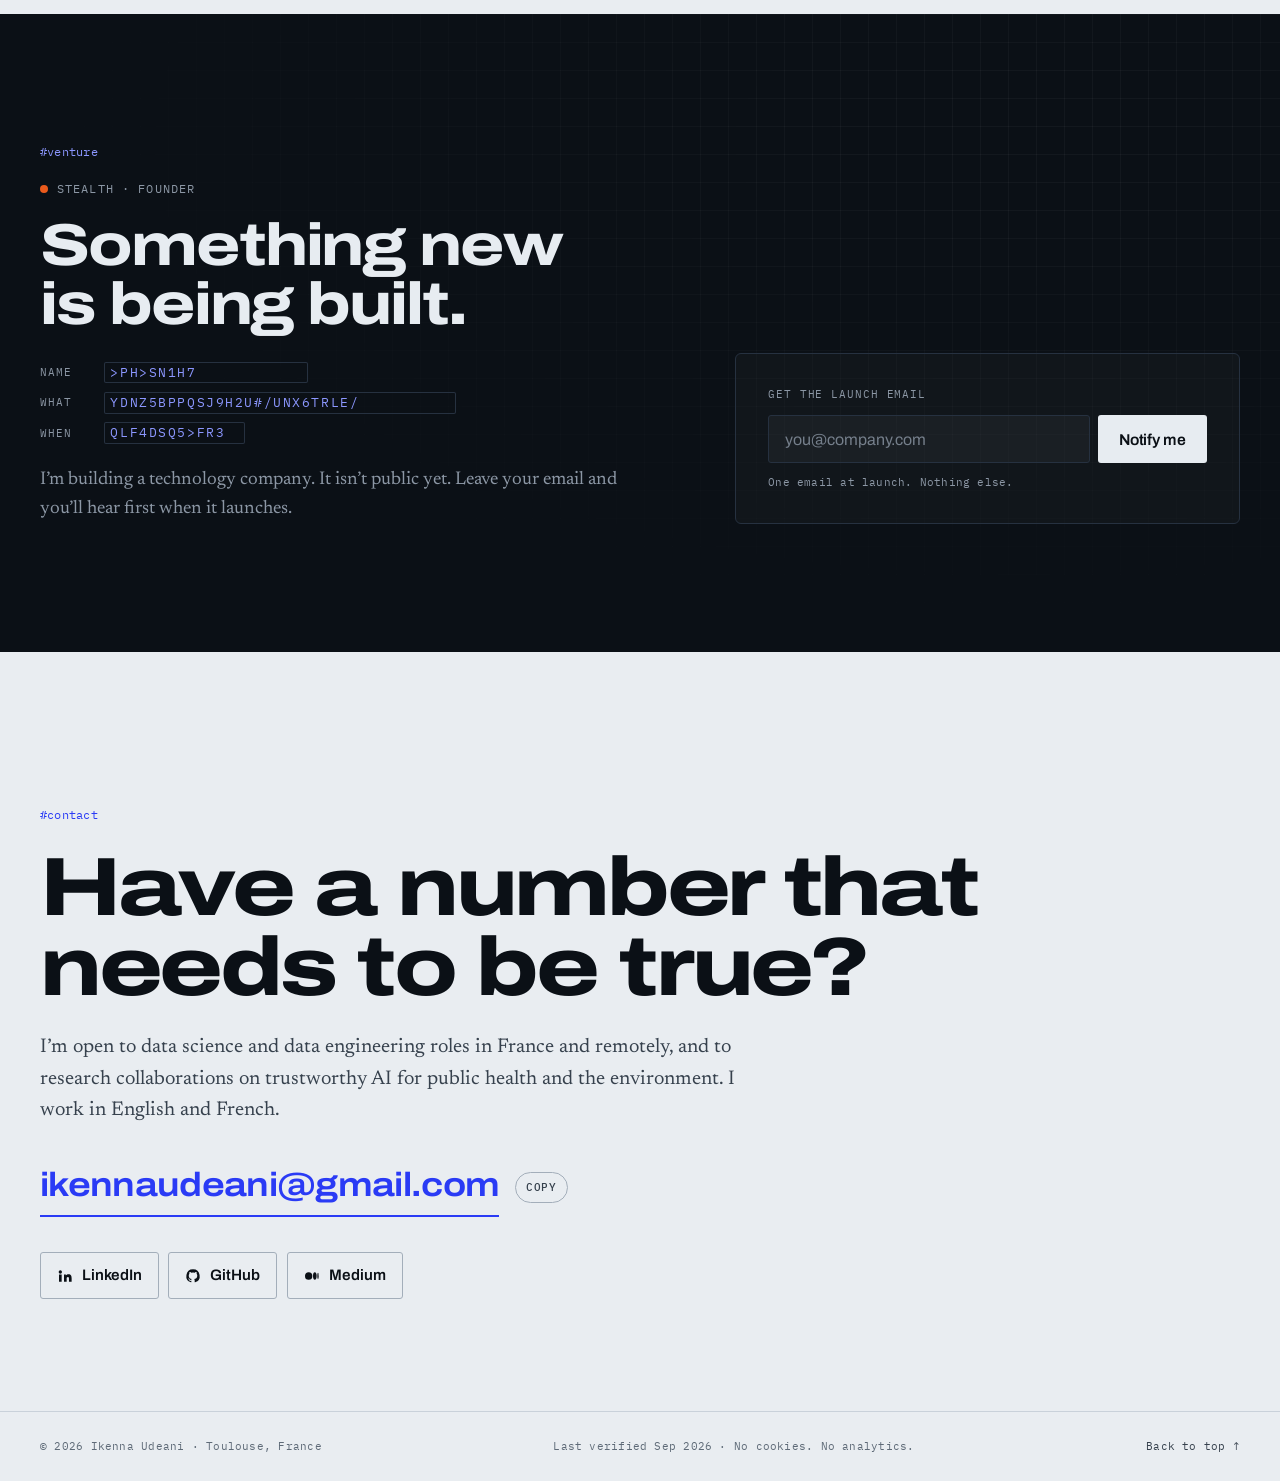
==== commit db21a989: "CBHMIS anomaly detection covered 9 of the 10 implementation states Source: Ikenna Udeani, first-hand" ====
--- a/site/index.html
+++ b/site/index.html
@@ -194,7 +194,7 @@
         <article class="case" id="mnh">
           <div class="case__visual">
             <ol class="flow" aria-label="Data quality pipeline from community health records to field verification">
-              <li class="flow__step"><span class="flow__k mono">in</span><span>CBHMIS community health records, Kaduna and Gombe states</span></li>
+              <li class="flow__step"><span class="flow__k mono">in</span><span>CBHMIS community health records, nine implementation states</span></li>
               <li class="flow__step"><span class="flow__k mono">fx</span><span>Mortality rates per ward and LGA <em class="flow__em flow__em--note">deaths per 100,000 and per 1,000 live births</em></span></li>
               <li class="flow__step flow__step--key"><span class="flow__k mono">ml</span><span>Unsupervised anomaly detection <em class="flow__em flow__em--note">Isolation Forest · LOF · One-Class SVM</em></span></li>
               <li class="flow__step"><span class="flow__k mono">bi</span><span>Streamlit dashboards ranking flagged wards and LGAs</span></li>
@@ -202,10 +202,10 @@
             </ol>
           </div>
           <div class="case__body">
-            <div class="case__meta mono"><span class="pill">Data quality</span><span>CHAI · Kaduna &amp; Gombe, Nigeria · 2024 → 2025</span></div>
+            <div class="case__meta mono"><span class="pill">Data quality</span><span>CHAI · 9 of 10 CBHMIS states, Nigeria · 2024 → 2025</span></div>
             <h3 class="case__title">CBHMIS anomaly detection</h3>
             <p class="case__kicker">Which mortality figures are real, and which are reporting errors?</p>
-            <p>As part of CHAI’s data quality assessments, I built unsupervised anomaly detection over Nigeria’s community-based health management information system (CBHMIS). For every ward and LGA in the ten CBHMIS implementation states, the pipeline turns raw counts into maternal deaths per 100,000 live births and neonatal deaths per 1,000, then flags statistically unusual areas with Isolation Forest, cross-checked against Local Outlier Factor and One-Class SVM. The flags surfaced possible hotspots alongside data problems, such as ward names spelled several ways and deaths reported against zero live births, and flagged areas were recommended for field verification before anyone acted on the numbers.</p>
+            <p>As part of CHAI’s data quality assessments, I built unsupervised anomaly detection over Nigeria’s community-based health management information system (CBHMIS). For every ward and LGA in nine of the ten CBHMIS implementation states (Borno, Bauchi, Gombe, Kaduna, Kano, Niger, Nasarawa, Yobe and Sokoto), the pipeline turns raw counts into maternal deaths per 100,000 live births and neonatal deaths per 1,000, then flags statistically unusual areas with Isolation Forest, cross-checked against Local Outlier Factor and One-Class SVM. The flags surfaced possible hotspots alongside data problems, such as ward names spelled several ways and deaths reported against zero live births, and flagged areas were recommended for field verification before anyone acted on the numbers.</p>
             <ul class="facts">
               <li><span class="facts__k mono">Methods</span><span>Isolation Forest, Local Outlier Factor and One-Class SVM consensus; K-Means clustering of wards (silhouette-selected k)</span></li>
               <li><span class="facts__k mono">Stack</span><span>Python, pandas, scikit-learn, Streamlit, Plotly, DHIS2, Power BI</span></li>
@@ -323,7 +323,7 @@
               <h3 class="commit__title">Data Analyst, Maternal &amp; Newborn Health (CBHMIS)</h3>
               <p class="commit__org">Clinton Health Access Initiative · Abuja, Nigeria</p>
               <ul class="commit__notes">
-                <li>Built unsupervised anomaly detection (Isolation Forest, cross-checked with Local Outlier Factor and One-Class SVM) to flag unusual maternal and neonatal mortality rates across wards and LGAs in Kaduna and Gombe, as part of data quality assessments.</li>
+                <li>Built unsupervised anomaly detection (Isolation Forest, cross-checked with Local Outlier Factor and One-Class SVM) to flag unusual maternal and neonatal mortality rates across wards and LGAs in nine of the ten CBHMIS implementation states, as part of data quality assessments.</li>
                 <li>Delivered Streamlit dashboards that ranked flagged areas for field verification; the checks cut manual reconciliation by 90%. Briefed leadership and Gates Foundation donor teams monthly.</li>
               </ul>
             </li>
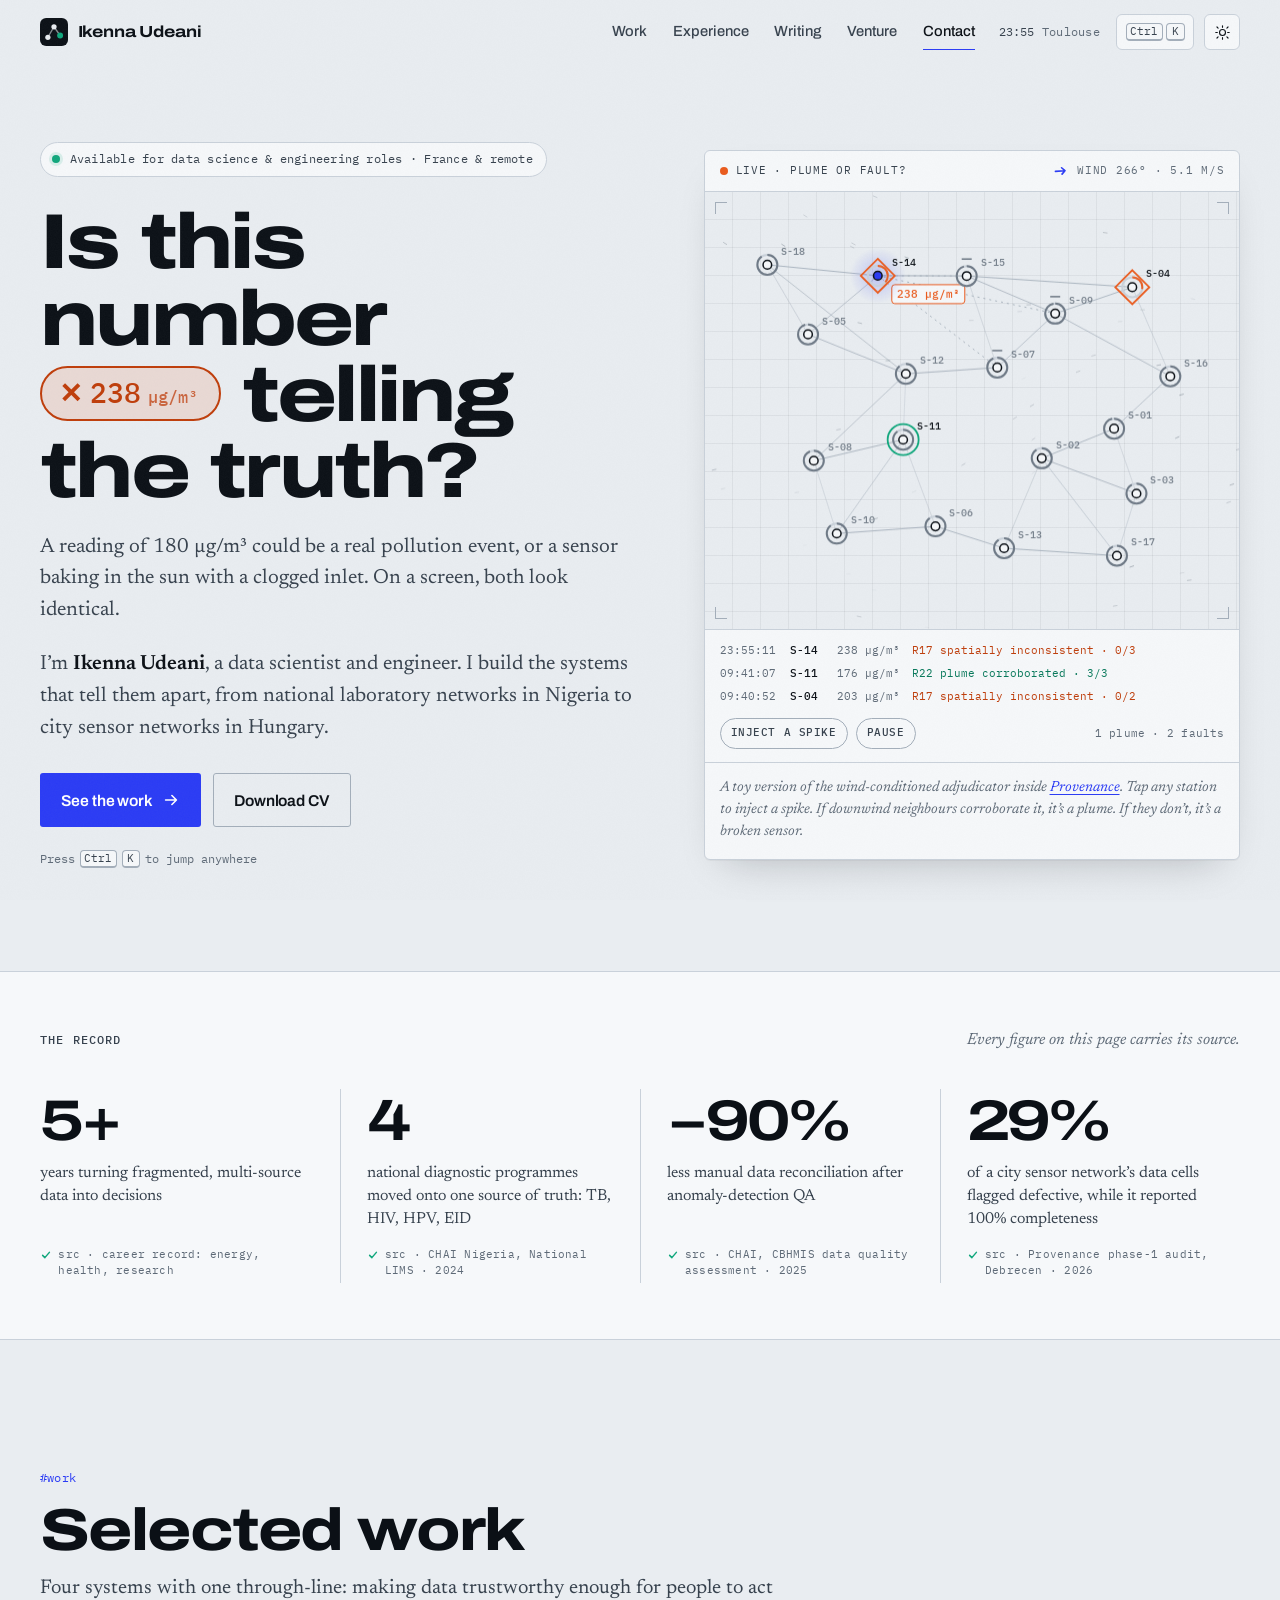
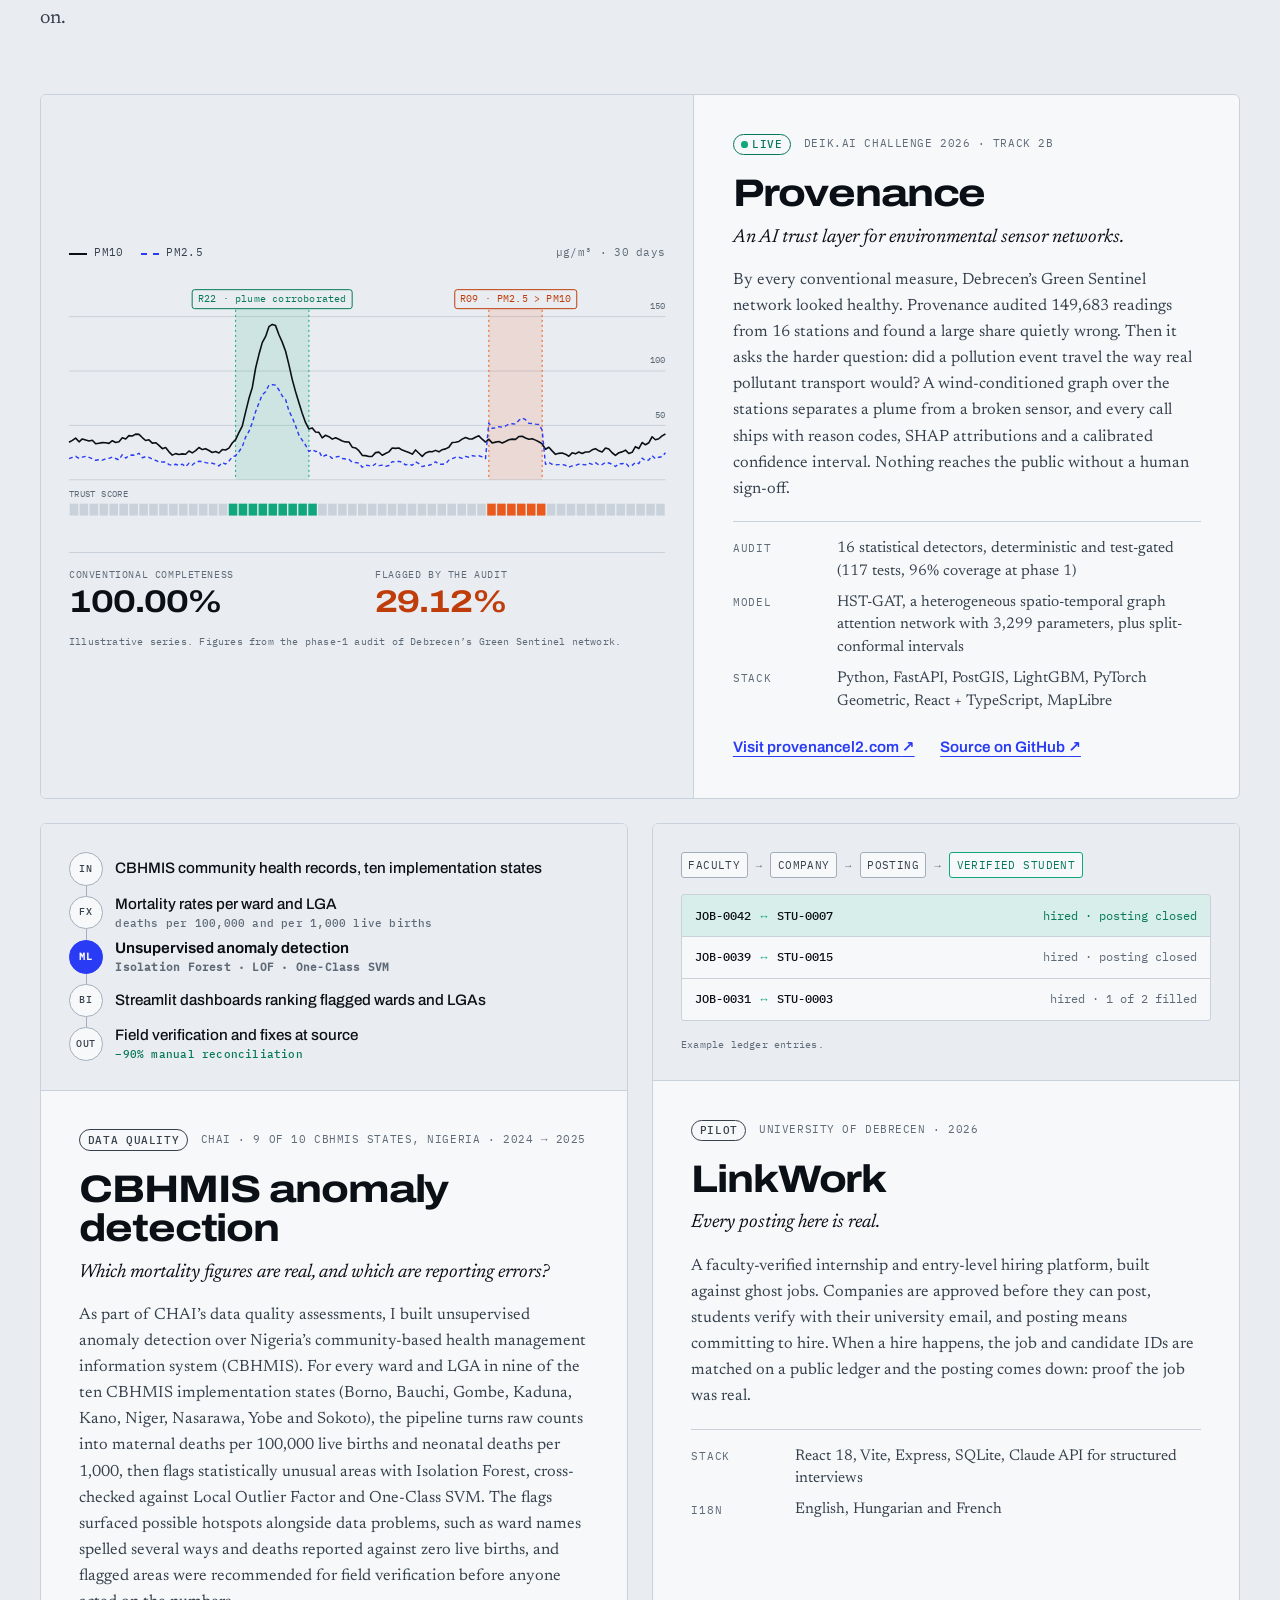
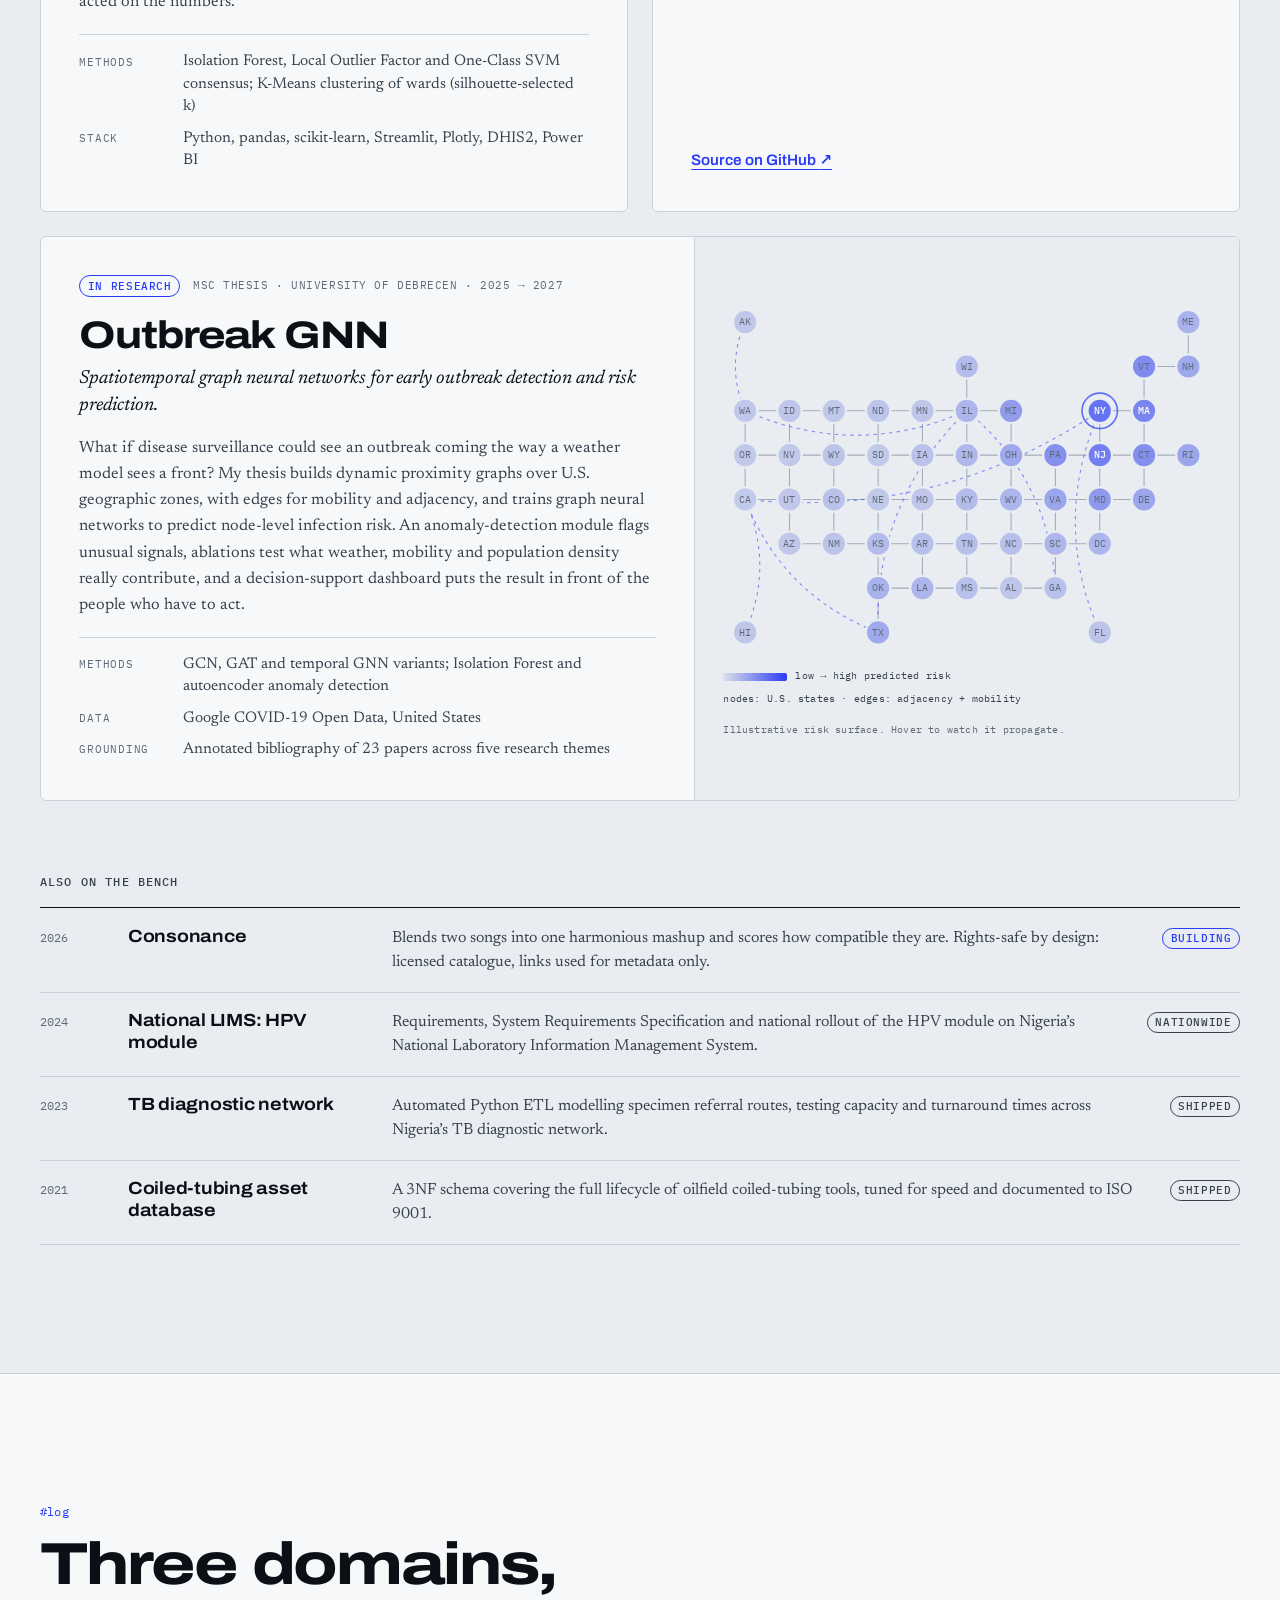
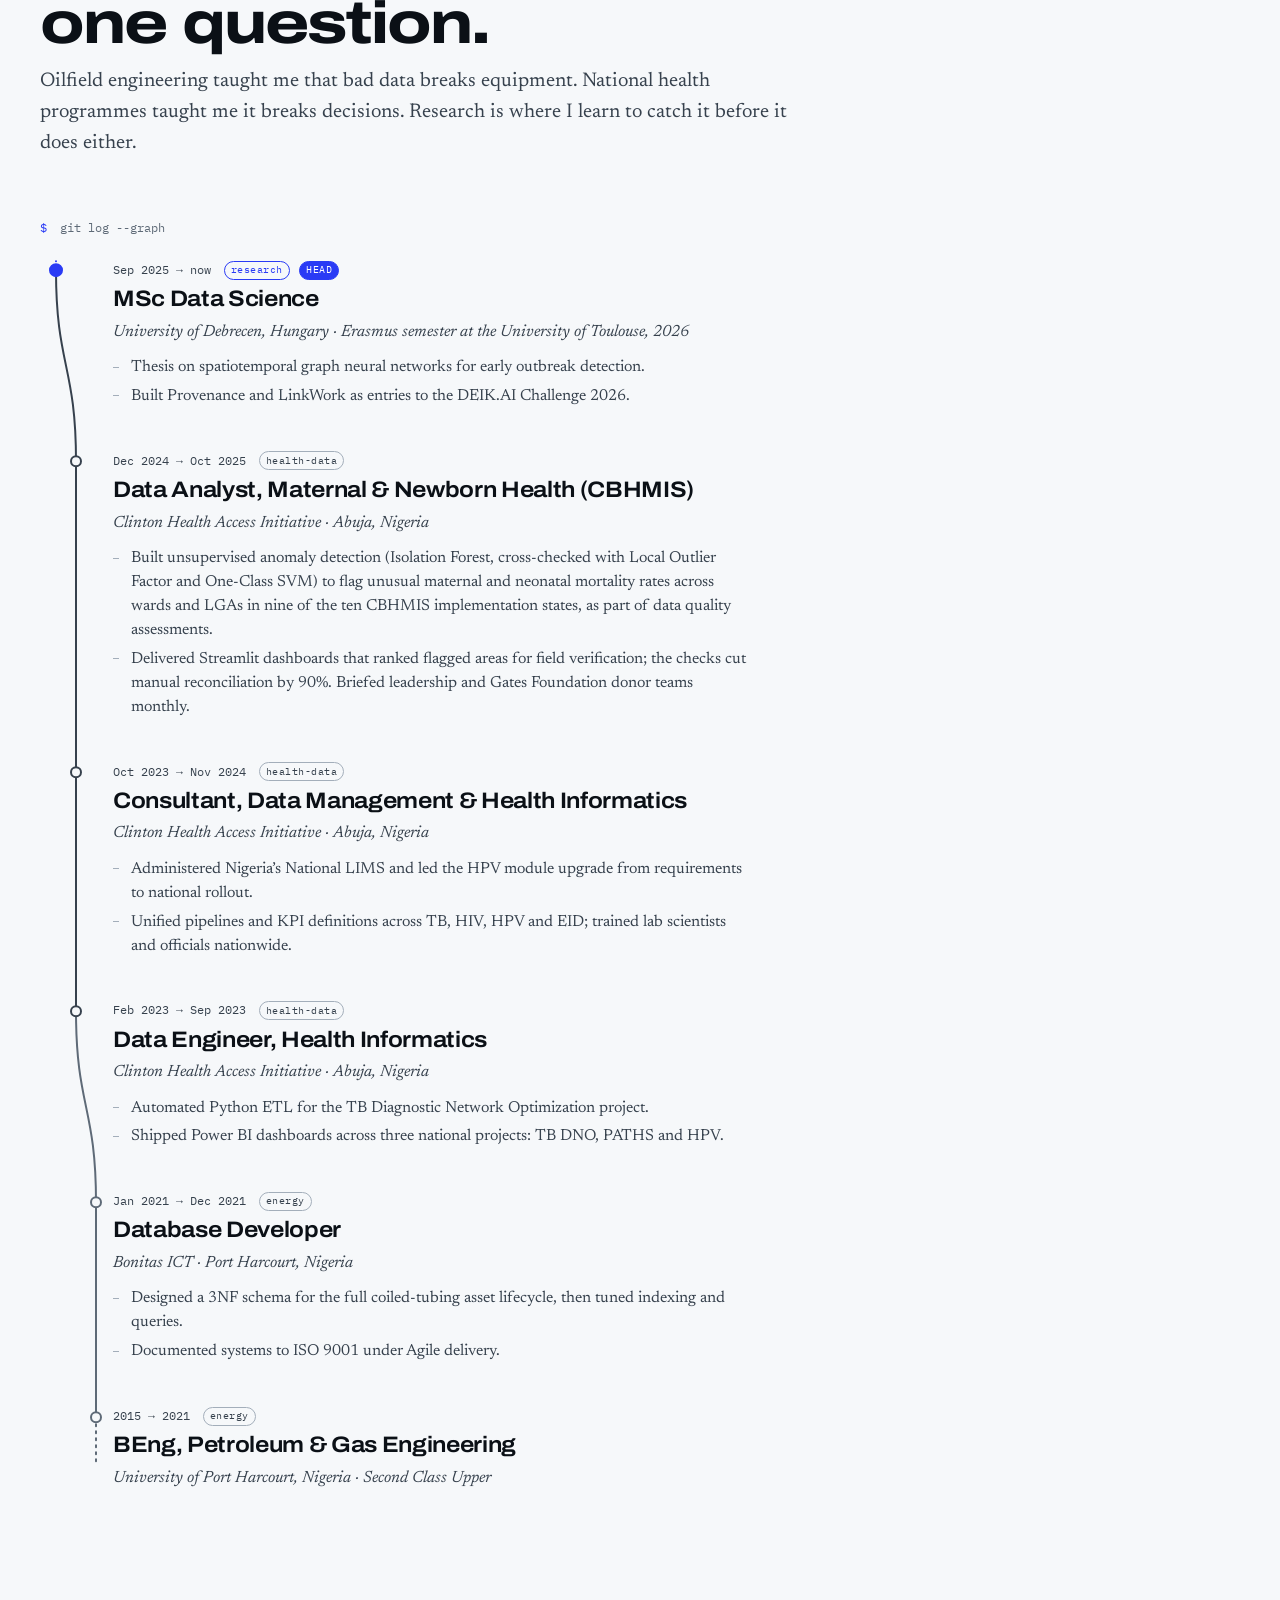
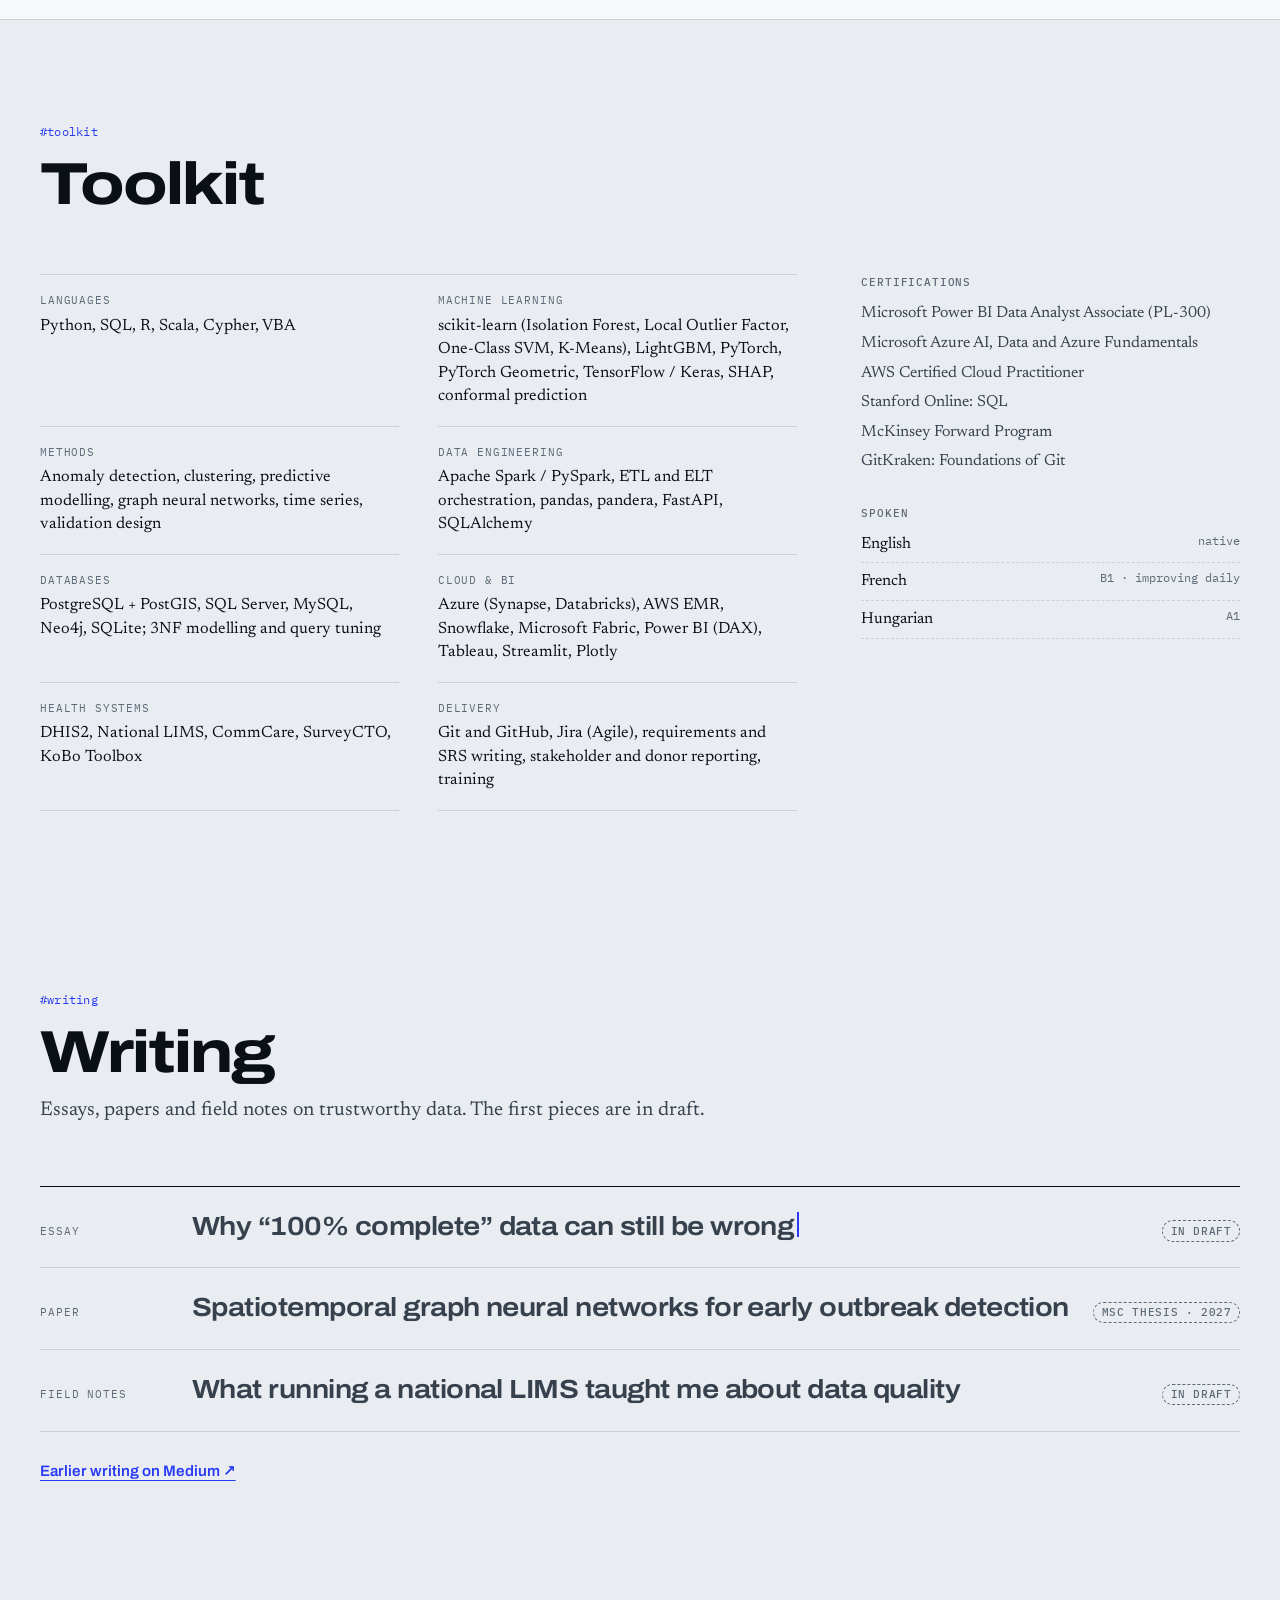
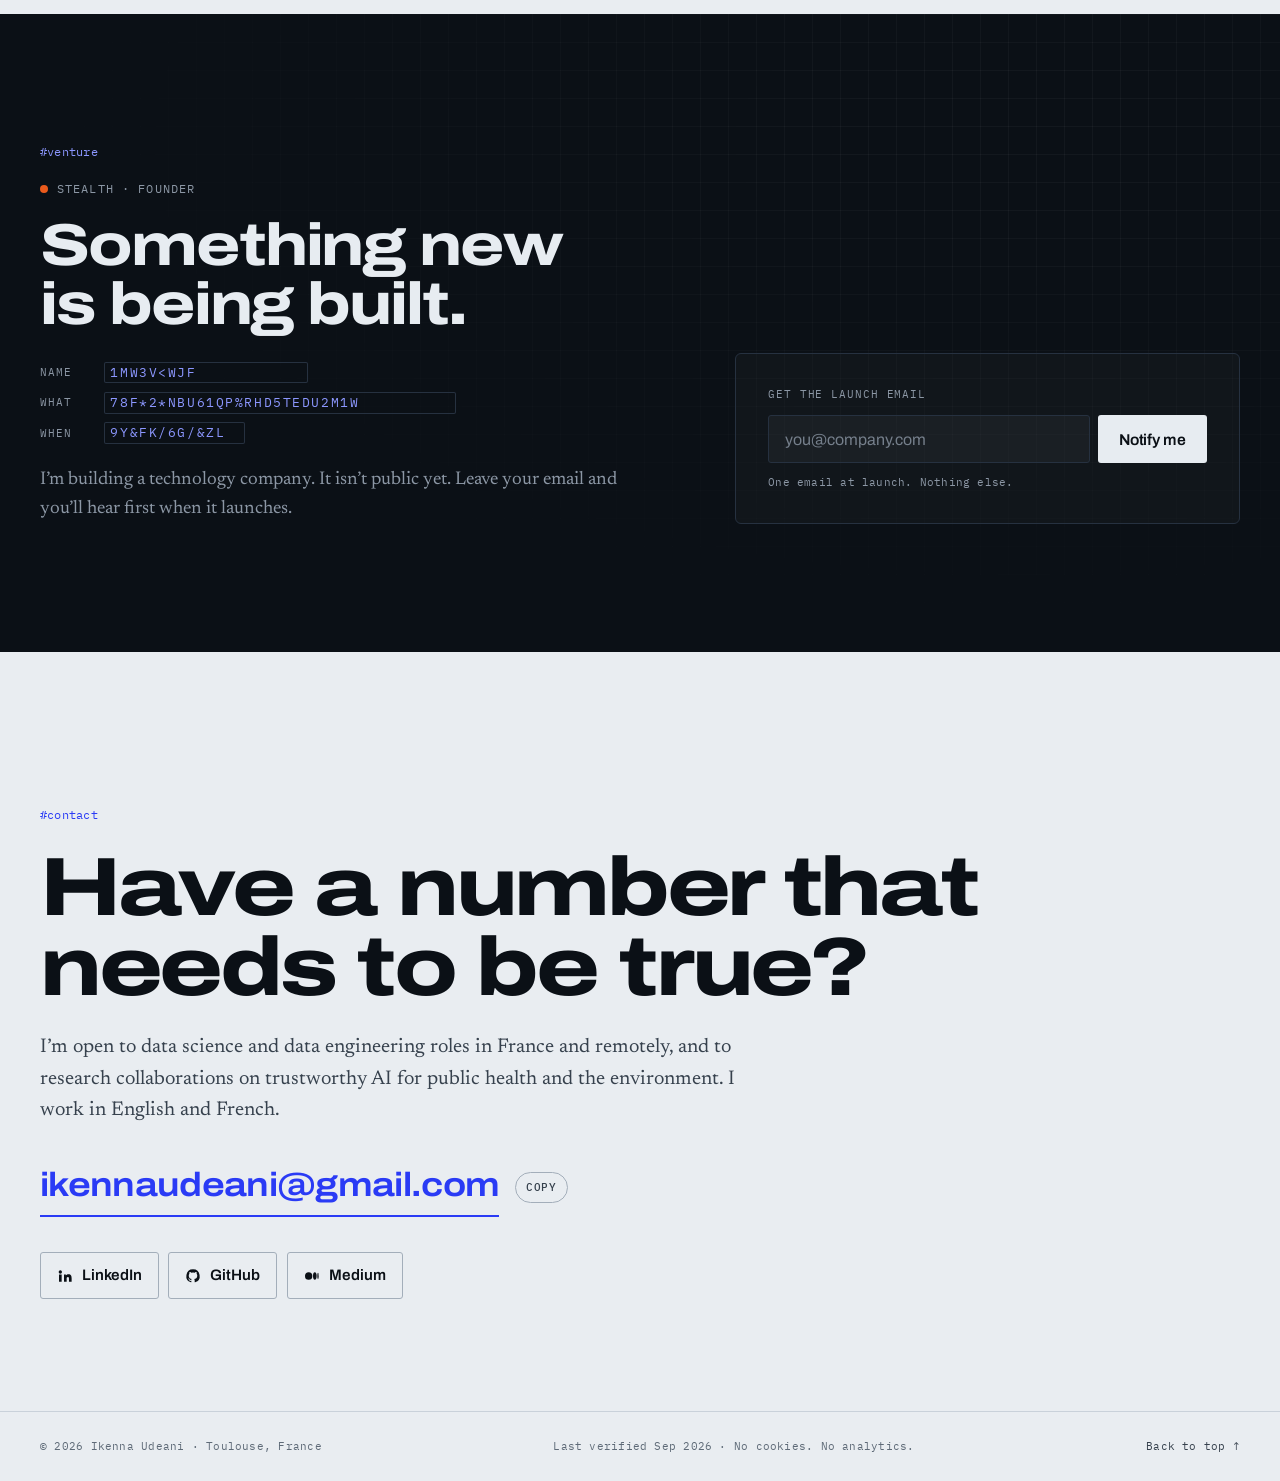
==== commit e1e044bb: "Pipeline input: CBHMIS records from all ten implementation states Co-Authored-By: Claude Opus 5.5 <n" ====
--- a/site/index.html
+++ b/site/index.html
@@ -194,7 +194,7 @@
         <article class="case" id="mnh">
           <div class="case__visual">
             <ol class="flow" aria-label="Data quality pipeline from community health records to field verification">
-              <li class="flow__step"><span class="flow__k mono">in</span><span>CBHMIS community health records, nine implementation states</span></li>
+              <li class="flow__step"><span class="flow__k mono">in</span><span>CBHMIS community health records, ten implementation states</span></li>
               <li class="flow__step"><span class="flow__k mono">fx</span><span>Mortality rates per ward and LGA <em class="flow__em flow__em--note">deaths per 100,000 and per 1,000 live births</em></span></li>
               <li class="flow__step flow__step--key"><span class="flow__k mono">ml</span><span>Unsupervised anomaly detection <em class="flow__em flow__em--note">Isolation Forest · LOF · One-Class SVM</em></span></li>
               <li class="flow__step"><span class="flow__k mono">bi</span><span>Streamlit dashboards ranking flagged wards and LGAs</span></li>
